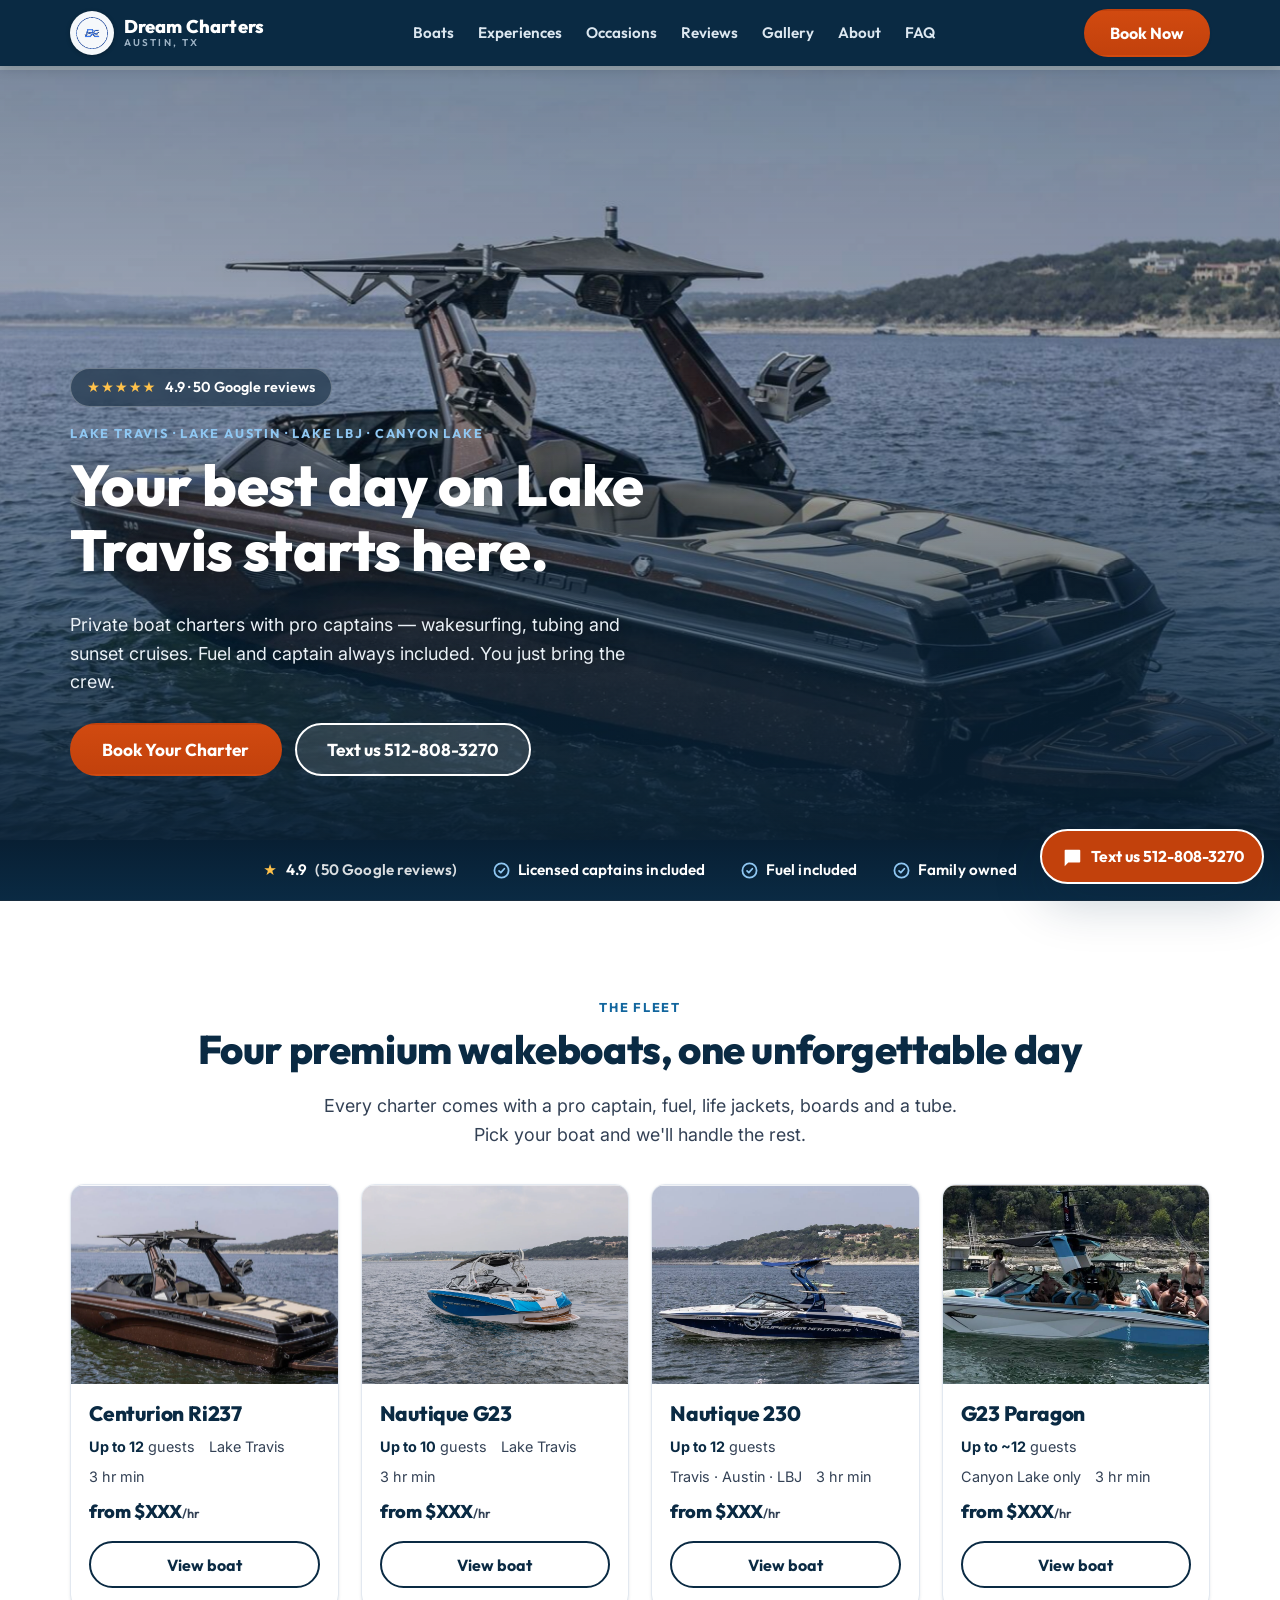
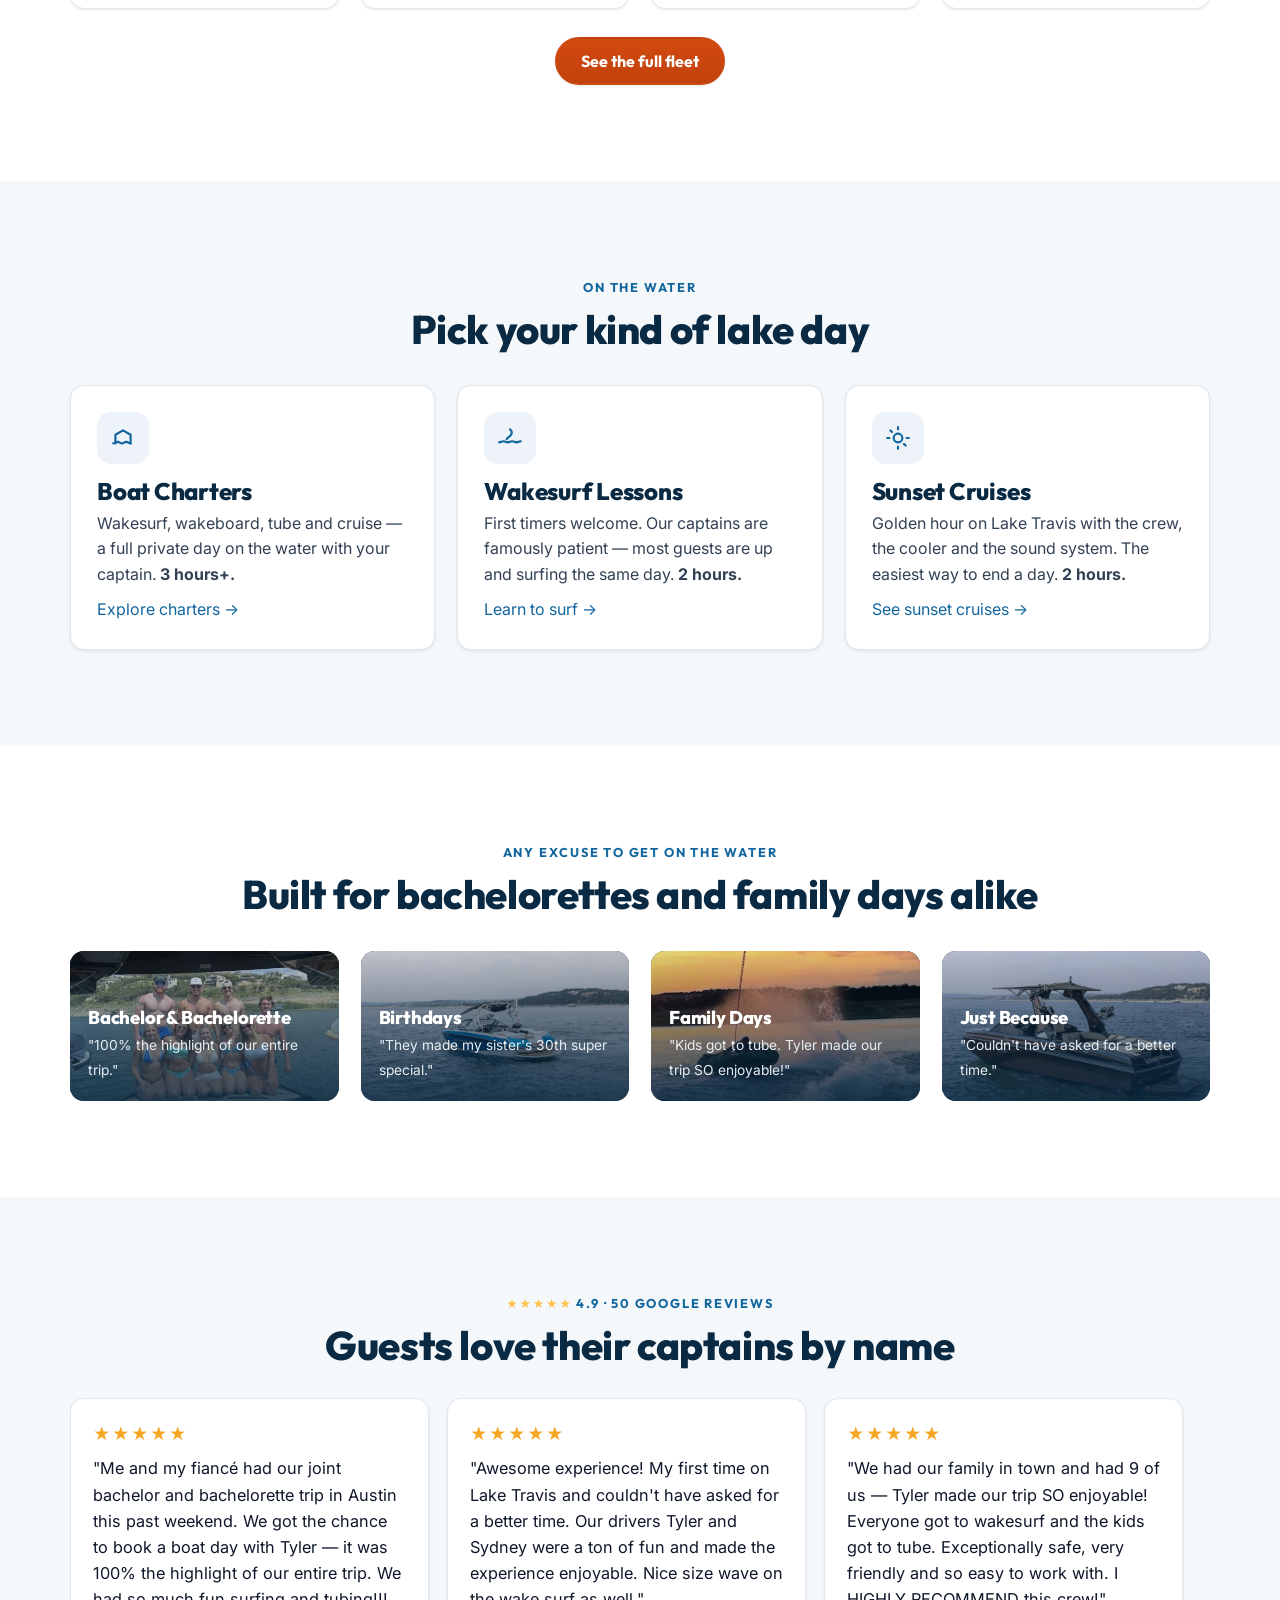
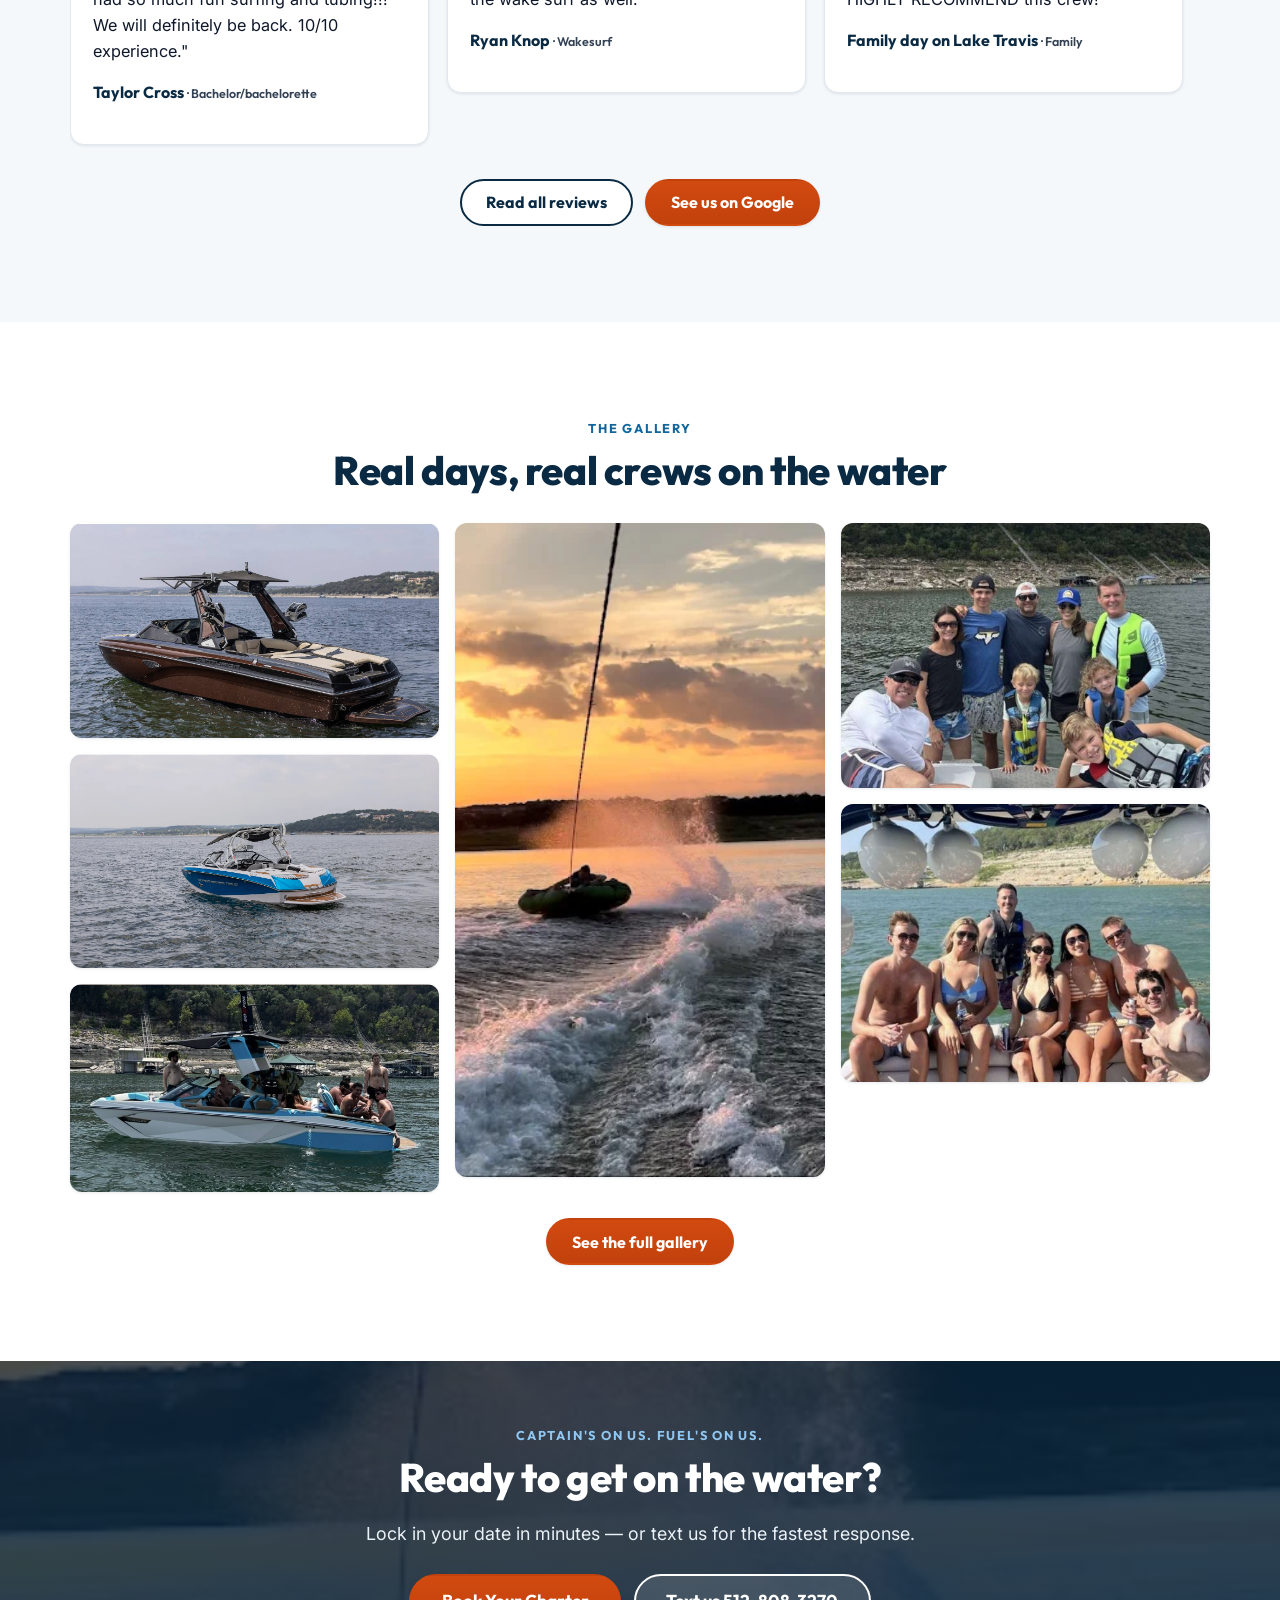
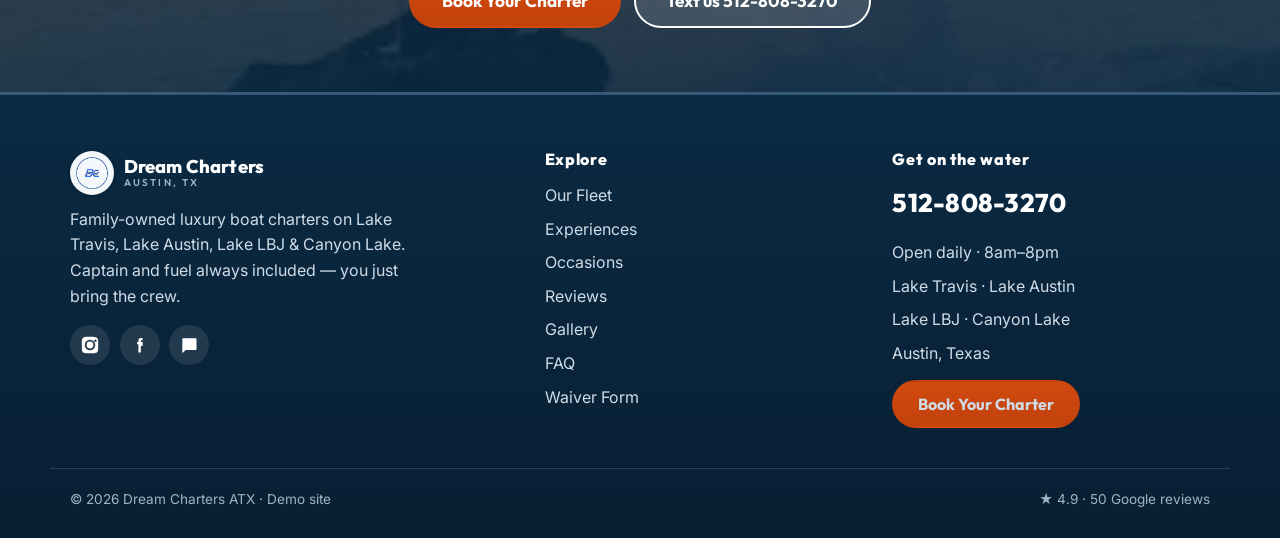
==== index.html @ de767316 "Dream Charters ATX demo site Co-Authored-By: Claude Fable 5 <noreply@anthropic.com>" ====
<!DOCTYPE html>
<html lang="en">
<head>
<meta charset="UTF-8">
<meta name="viewport" content="width=device-width, initial-scale=1.0">
<title>Dream Charters ATX | Lake Travis Boat Charters, Wakesurf & Sunset Cruises</title>
<meta name="description" content="Private boat charters on Lake Travis, Lake Austin, Lake LBJ & Canyon Lake. Pro captains and fuel included — wakesurfing, tubing and sunset cruises. 4.9★ across 50 Google reviews. Text 512-808-3270 to book.">
<meta name="keywords" content="Lake Travis boat rental, Austin boat charter, wakesurf lessons Austin, Lake Travis sunset cruise, Lake Austin boat rental">
<link rel="canonical" href="https://www.dreamchartersboatrentals.com/">
<meta property="og:title" content="Dream Charters ATX | Lake Travis Boat Charters">
<meta property="og:description" content="Private boat charters with pro captains — wakesurfing, tubing, sunset cruises. Captain & fuel included.">
<meta property="og:image" content="https://www.dreamchartersboatrentals.com/assets/centurion.png">
<meta property="og:type" content="website">
<link rel="preconnect" href="https://fonts.googleapis.com">
<link rel="preconnect" href="https://fonts.gstatic.com" crossorigin>
<link href="https://fonts.googleapis.com/css2?family=Inter:wght@400;500;600;700&family=Outfit:wght@600;700;800&display=swap" rel="stylesheet">
<link rel="icon" type="image/png" href="assets/logo.png">
<link rel="stylesheet" href="css/styles.css">
<script type="application/ld+json">
{
  "@context":"https://schema.org",
  "@type":"LocalBusiness",
  "name":"Dream Charters ATX",
  "image":"https://www.dreamchartersboatrentals.com/assets/centurion.png",
  "description":"Family-owned luxury boat charters on Lake Travis, Lake Austin, Lake LBJ and Canyon Lake. Captain and fuel included.",
  "telephone":"+1-512-808-3270",
  "priceRange":"$$$",
  "url":"https://www.dreamchartersboatrentals.com/",
  "areaServed":["Lake Travis","Lake Austin","Lake LBJ","Canyon Lake","Austin, Texas"],
  "address":{"@type":"PostalAddress","addressLocality":"Austin","addressRegion":"TX","addressCountry":"US"},
  "openingHoursSpecification":{"@type":"OpeningHoursSpecification","dayOfWeek":["Monday","Tuesday","Wednesday","Thursday","Friday","Saturday","Sunday"],"opens":"08:00","closes":"20:00"},
  "aggregateRating":{"@type":"AggregateRating","ratingValue":"4.9","reviewCount":"50"},
  "sameAs":["https://www.instagram.com/dreamcharters.atx/"]
}
</script>
</head>
<body data-page="home">
<div id="site-header"></div>

<!-- ===== Hero ===== -->
<section class="hero">
  <img class="hero__img" src="assets/centurion.png" alt="The Centurion Ri237 charter boat on Lake Travis" fetchpriority="high">
  <div class="hero__content">
    <span class="rating-pill"><span class="stars">★★★★★</span> 4.9 · 50 Google reviews</span>
    <p class="eyebrow">Lake Travis · Lake Austin · Lake LBJ · Canyon Lake</p>
    <h1>Your best day on Lake Travis starts here.</h1>
    <p class="hero__sub">Private boat charters with pro captains — wakesurfing, tubing and sunset cruises. Fuel and captain always included. You just bring the crew.</p>
    <div class="hero__cta">
      <a class="btn btn-primary btn-lg" href="book.html">Book Your Charter</a>
      <a class="btn btn-ghost-light btn-lg" href="sms:+15128083270">Text us 512-808-3270</a>
    </div>
  </div>
</section>

<!-- ===== Trust bar ===== -->
<div class="trustbar">
  <div class="trustbar__row">
    <span class="trustbar__item"><span class="stars">★</span> 4.9 <span style="opacity:.85">(50 Google reviews)</span></span>
    <span class="trustbar__item"><svg width="17" height="17" viewBox="0 0 24 24" fill="none" stroke="currentColor" stroke-width="2.5" stroke-linecap="round" stroke-linejoin="round" aria-hidden="true"><circle cx="12" cy="12" r="10"/><path d="m8.5 12.5 2.5 2.5 5-5.5"/></svg> Licensed captains included</span>
    <span class="trustbar__item"><svg width="17" height="17" viewBox="0 0 24 24" fill="none" stroke="currentColor" stroke-width="2.5" stroke-linecap="round" stroke-linejoin="round" aria-hidden="true"><circle cx="12" cy="12" r="10"/><path d="m8.5 12.5 2.5 2.5 5-5.5"/></svg> Fuel included</span>
    <span class="trustbar__item"><svg width="17" height="17" viewBox="0 0 24 24" fill="none" stroke="currentColor" stroke-width="2.5" stroke-linecap="round" stroke-linejoin="round" aria-hidden="true"><circle cx="12" cy="12" r="10"/><path d="m8.5 12.5 2.5 2.5 5-5.5"/></svg> Family owned</span>
  </div>
</div>

<!-- ===== Fleet preview ===== -->
<section class="section">
  <div class="wrap">
    <div class="center" style="margin-bottom:34px">
      <p class="eyebrow">The Fleet</p>
      <h2>Four premium wakeboats, one unforgettable day</h2>
      <p class="lead">Every charter comes with a pro captain, fuel, life jackets, boards and a tube. Pick your boat and we'll handle the rest.</p>
    </div>
    <div class="grid grid-4">

      <article class="card">
        <img class="card__img" src="assets/centurion.png" alt="Centurion Ri237 wakesurf boat on Lake Travis">
        <div class="card__body">
          <h3 class="card__title">Centurion Ri237</h3>
          <div class="card__meta"><span><b>Up to 12</b> guests</span><span>Lake Travis</span><span>3 hr min</span></div>
          <!-- OWNER: confirm price -->
          <span class="price">from $XXX<small>/hr</small></span>
          <div class="card__foot"><a class="btn btn-secondary btn-block" href="boat-centurion.html">View boat</a></div>
        </div>
      </article>

      <article class="card">
        <img class="card__img" src="assets/nautique-g23.png" alt="Nautique G23 charter boat on Lake Travis">
        <div class="card__body">
          <h3 class="card__title">Nautique G23</h3>
          <div class="card__meta"><span><b>Up to 10</b> guests</span><span>Lake Travis</span><span>3 hr min</span></div>
          <!-- OWNER: confirm price -->
          <span class="price">from $XXX<small>/hr</small></span>
          <div class="card__foot"><a class="btn btn-secondary btn-block" href="boat-nautique-g23.html">View boat</a></div>
        </div>
      </article>

      <article class="card">
        <img class="card__img" src="assets/nautique-230.png" alt="Nautique 230 charter boat on Lake Travis">
        <div class="card__body">
          <h3 class="card__title">Nautique 230</h3>
          <div class="card__meta"><span><b>Up to 12</b> guests</span><span>Travis · Austin · LBJ</span><span>3 hr min</span></div>
          <!-- OWNER: confirm price -->
          <span class="price">from $XXX<small>/hr</small></span>
          <div class="card__foot"><a class="btn btn-secondary btn-block" href="boat-nautique-230.html">View boat</a></div>
        </div>
      </article>

      <article class="card">
        <img class="card__img" src="assets/paragon.png" alt="G23 Paragon wakeboat on Canyon Lake">
        <div class="card__body">
          <h3 class="card__title">G23 Paragon</h3>
          <div class="card__meta"><span><b>Up to ~12</b> guests</span><span>Canyon Lake only</span><span>3 hr min</span></div>
          <!-- OWNER: confirm price -->
          <span class="price">from $XXX<small>/hr</small></span>
          <div class="card__foot"><a class="btn btn-secondary btn-block" href="boat-g23-paragon.html">View boat</a></div>
        </div>
      </article>

    </div>
    <div class="center" style="margin-top:28px"><a class="btn btn-primary" href="boats.html">See the full fleet</a></div>
  </div>
</section>

<!-- ===== Experiences ===== -->
<section class="section bg-soft">
  <div class="wrap">
    <div class="center" style="margin-bottom:34px">
      <p class="eyebrow">On the water</p>
      <h2>Pick your kind of lake day</h2>
    </div>
    <div class="grid grid-3">
      <div class="feature">
        <div class="feature__icon"><svg width="26" height="26" viewBox="0 0 24 24" fill="none" stroke="currentColor" stroke-width="2" stroke-linecap="round" stroke-linejoin="round"><path d="M3 17c2 0 2-1.5 4-1.5s2 1.5 4 1.5 2-1.5 4-1.5 2 1.5 4 1.5"/><path d="M5 17V9l7-4 7 4v8"/></svg></div>
        <h3>Boat Charters</h3>
        <p style="margin-bottom:.6rem">Wakesurf, wakeboard, tube and cruise — a full private day on the water with your captain. <b>3 hours+.</b></p>
        <a href="experiences.html#charters">Explore charters →</a>
      </div>
      <div class="feature">
        <div class="feature__icon"><svg width="26" height="26" viewBox="0 0 24 24" fill="none" stroke="currentColor" stroke-width="2" stroke-linecap="round" stroke-linejoin="round"><path d="M2 16c2 0 2-1 4-1s2 1 4 1 2-1 4-1 2 1 4 1 2-1 4-1"/><path d="M12 4c1.5 1 2 3 1 5s-3 2-4 4"/></svg></div>
        <h3>Wakesurf Lessons</h3>
        <p style="margin-bottom:.6rem">First timers welcome. Our captains are famously patient — most guests are up and surfing the same day. <b>2 hours.</b></p>
        <a href="experiences.html#wakesurf">Learn to surf →</a>
      </div>
      <div class="feature">
        <div class="feature__icon"><svg width="26" height="26" viewBox="0 0 24 24" fill="none" stroke="currentColor" stroke-width="2" stroke-linecap="round" stroke-linejoin="round"><circle cx="12" cy="12" r="4"/><path d="M12 2v2M12 20v2M2 12h2M20 12h2M5 5l1.5 1.5M17.5 17.5 19 19"/></svg></div>
        <h3>Sunset Cruises</h3>
        <p style="margin-bottom:.6rem">Golden hour on Lake Travis with the crew, the cooler and the sound system. The easiest way to end a day. <b>2 hours.</b></p>
        <a href="experiences.html#sunset">See sunset cruises →</a>
      </div>
    </div>
  </div>
</section>

<!-- ===== Occasions strip ===== -->
<section class="section">
  <div class="wrap">
    <div class="center" style="margin-bottom:34px">
      <p class="eyebrow">Any excuse to get on the water</p>
      <h2>Built for bachelorettes and family days alike</h2>
    </div>
    <div class="grid grid-4">
      <a class="occasion" href="book.html" style="text-decoration:none">
        <img src="assets/review-taylor-cross.jpg" alt="Group celebrating a bachelor and bachelorette trip on the boat">
        <span class="occasion__label"><h3>Bachelor & Bachelorette</h3><span>"100% the highlight of our entire trip."</span></span>
      </a>
      <a class="occasion" href="occasions.html#birthdays" style="text-decoration:none">
        <img src="assets/nautique-g23.png" alt="The Nautique G23 wakeboat on Lake Travis">
        <span class="occasion__label"><h3>Birthdays</h3><span>"They made my sister's 30th super special."</span></span>
      </a>
      <a class="occasion" href="occasions.html#family" style="text-decoration:none">
        <img src="assets/sunset-tubing.webp" alt="Tubing behind the boat at sunset on Lake Travis">
        <span class="occasion__label"><h3>Family Days</h3><span>"Kids got to tube. Tyler made our trip SO enjoyable!"</span></span>
      </a>
      <a class="occasion" href="occasions.html#justbecause" style="text-decoration:none">
        <img src="assets/centurion.png" alt="Cruising Lake Travis on a sunny afternoon">
        <span class="occasion__label"><h3>Just Because</h3><span>"Couldn't have asked for a better time."</span></span>
      </a>
    </div>
  </div>
</section>

<!-- ===== Reviews carousel ===== -->
<section class="section bg-soft">
  <div class="wrap">
    <div class="center" style="margin-bottom:30px">
      <p class="eyebrow"><span style="color:#FFC24B">★★★★★</span> 4.9 · 50 Google reviews</p>
      <h2>Guests love their captains by name</h2>
    </div>
    <div class="carousel">
      <div class="carousel__track">
        <div class="review">
          <div class="stars" aria-label="5 out of 5 stars">★★★★★</div>
          <p class="review__text">"Me and my fiancé had our joint bachelor and bachelorette trip in Austin this past weekend. We got the chance to book a boat day with Tyler — it was 100% the highlight of our entire trip. We had so much fun surfing and tubing!!! We will definitely be back. 10/10 experience."</p>
          <p class="review__by">Taylor Cross <span class="review__tag">· Bachelor/bachelorette</span></p>
        </div>
        <div class="review">
          <div class="stars" aria-label="5 out of 5 stars">★★★★★</div>
          <p class="review__text">"Awesome experience! My first time on Lake Travis and couldn't have asked for a better time. Our drivers Tyler and Sydney were a ton of fun and made the experience enjoyable. Nice size wave on the wake surf as well."</p>
          <p class="review__by">Ryan Knop <span class="review__tag">· Wakesurf</span></p>
        </div>
        <div class="review">
          <div class="stars" aria-label="5 out of 5 stars">★★★★★</div>
          <p class="review__text">"We had our family in town and had 9 of us — Tyler made our trip SO enjoyable! Everyone got to wakesurf and the kids got to tube. Exceptionally safe, very friendly and so easy to work with. I HIGHLY RECOMMEND this crew!"</p>
          <p class="review__by">Family day on Lake Travis <span class="review__tag">· Family</span></p>
        </div>
        <div class="review">
          <div class="stars" aria-label="5 out of 5 stars">★★★★★</div>
          <p class="review__text">"Wonderful 4th of July with Dream Charters! Tyler and Sydney were amazing. Teenage daughters had a blast learning how to wake surf and then finished off with some tubing. Highly recommend for your next trip to Lake Travis. You won't be disappointed!"</p>
          <p class="review__by">John Rose <span class="review__tag">· Family</span></p>
        </div>
      </div>
    </div>
    <div class="center" style="margin-top:26px;display:flex;gap:.8rem;justify-content:center;flex-wrap:wrap">
      <a class="btn btn-secondary" href="reviews.html">Read all reviews</a>
      <a class="btn btn-primary" href="https://www.google.com/search?q=Dream+Charters+ATX" target="_blank" rel="noopener">See us on Google</a>
    </div>
  </div>
</section>

<!-- ===== Gallery teaser ===== -->
<section class="section">
  <div class="wrap">
    <div class="center" style="margin-bottom:30px">
      <p class="eyebrow">The gallery</p>
      <h2>Real days, real crews on the water</h2>
    </div>
    <div class="gallery">
      <img src="assets/centurion.png" alt="Centurion Ri237 charter boat on Lake Travis" loading="lazy">
      <img src="assets/nautique-g23.png" alt="Nautique G23 wakeboat cruising Lake Travis" loading="lazy">
      <img src="assets/paragon.png" alt="G23 Paragon wakeboat on Canyon Lake" loading="lazy">
      <img src="assets/sunset-tubing.webp" alt="Tubing behind the boat at sunset on Lake Travis" loading="lazy">
      <img src="assets/review-family.jpg" alt="Family with kids in life jackets on a Lake Travis charter" loading="lazy">
      <img src="assets/review-ryan-knop.jpg" alt="Group of friends relaxing aboard a Dream Charters boat" loading="lazy">
    </div>
    <div class="center" style="margin-top:26px"><a class="btn btn-primary" href="gallery.html">See the full gallery</a></div>
  </div>
</section>

<!-- ===== Final CTA band ===== -->
<section class="cta-band">
  <img src="assets/sunset-tubing.webp" alt="Sunset on Lake Travis behind the boat">
  <div class="wrap">
    <p class="eyebrow">Captain's on us. Fuel's on us.</p>
    <h2>Ready to get on the water?</h2>
    <p class="lead" style="color:#EAF1F7;margin:0 auto 1.6rem">Lock in your date in minutes — or text us for the fastest response.</p>
    <div class="hero__cta">
      <a class="btn btn-primary btn-lg" href="book.html">Book Your Charter</a>
      <a class="btn btn-ghost-light btn-lg" href="sms:+15128083270">Text us 512-808-3270</a>
    </div>
  </div>
</section>

<div id="site-footer"></div>
<script src="js/layout.js"></script>
<script src="js/main.js"></script>
</body>
</html>
---- css/styles.css ----
/* ============================================================
   Dream Charters ATX — Design System
   Mobile-first. WCAG AA contrast on all text + buttons.
   ============================================================ */

:root{
  /* Brand palette — Centurion bronze + lake navy + sunset orange */
  --navy:      #0A2A43;   /* headings, dark sections, nav bg */
  --navy-800:  #0E3557;
  --blue:      #12669E;   /* links / accents on white (AA ~5.6:1) */
  --blue-600:  #1E6FA8;
  --orange:    #C2410C;   /* primary CTA bg + white text (AA ~4.7:1) */
  --orange-hover:#9A3412;
  --orange-bright:#F97316;/* decorative / large only */
  --bronze:    #8A4B2A;

  --ink:       #0F172A;   /* body text on white (~17:1) */
  --ink-soft:  #334155;   /* secondary text (~9:1) */
  --line:      #E2E8F0;
  --surface:   #FFFFFF;
  --surface-2: #F5F8FB;   /* off-white */
  --surface-3: #EDF3F8;

  --shadow-sm: 0 1px 3px rgba(10,42,67,.10);
  --shadow-md: 0 8px 24px rgba(10,42,67,.14);
  --shadow-lg: 0 18px 50px rgba(10,42,67,.22);

  --radius: 14px;
  --radius-lg: 22px;
  --maxw: 1180px;

  --font-head:"Outfit","Segoe UI",system-ui,sans-serif;
  --font-body:"Inter","Segoe UI",system-ui,sans-serif;
}

*{box-sizing:border-box}
html{scroll-behavior:smooth}
body{
  margin:0;
  font-family:var(--font-body);
  color:var(--ink);
  background:var(--surface);
  line-height:1.6;
  -webkit-font-smoothing:antialiased;
  overflow-x:hidden;
}
h1,h2,h3,h4{font-family:var(--font-head);color:var(--navy);line-height:1.12;margin:0 0 .5em;font-weight:800;letter-spacing:-.01em}
h1{font-size:clamp(2rem,7vw,3.6rem)}
h2{font-size:clamp(1.6rem,5vw,2.5rem)}
h3{font-size:clamp(1.2rem,3.5vw,1.5rem)}
p{margin:0 0 1rem}
a{color:var(--blue);text-decoration:none}
a:hover{text-decoration:underline}
img{max-width:100%;display:block}
.wrap{max-width:var(--maxw);margin:0 auto;padding:0 20px}
.section{padding:clamp(60px,9vw,96px) 0}
.section--tight{padding:clamp(36px,6vw,56px) 0}
.bg-soft{background:var(--surface-2)}
.bg-navy{background:var(--navy);color:#fff}
.bg-navy h1,.bg-navy h2,.bg-navy h3{color:#fff}
.center{text-align:center}
.eyebrow{font-family:var(--font-head);text-transform:uppercase;letter-spacing:.14em;font-size:.8rem;font-weight:700;color:var(--blue);margin:0 0 .6rem}
.bg-navy .eyebrow,.hero .eyebrow,.page-hero .eyebrow,.cta-band .eyebrow{color:#8FC7F2}
.lead{font-size:1.12rem;color:var(--ink-soft);max-width:60ch}
.center .lead{margin-left:auto;margin-right:auto}
.bg-navy .lead{color:#D6E2ED}

/* ---------- Buttons (high contrast, obviously clickable) ---------- */
.btn{
  display:inline-flex;align-items:center;justify-content:center;gap:.5rem;
  font-family:var(--font-head);font-weight:700;font-size:1rem;
  padding:.85rem 1.5rem;border-radius:999px;border:2px solid transparent;
  cursor:pointer;transition:transform .12s ease,background .18s ease,box-shadow .18s ease;
  text-decoration:none;line-height:1;white-space:nowrap;
}
.btn:hover{text-decoration:none;transform:translateY(-2px)}
.btn:active{transform:translateY(0) scale(.98)}
.btn:focus-visible{outline:3px solid rgba(18,102,158,.55);outline-offset:2px}
.btn-ghost-light:focus-visible,.text-fab:focus-visible{outline-color:rgba(255,255,255,.8)}
.btn-primary{background:linear-gradient(180deg,#D14A10,var(--orange));color:#fff;box-shadow:var(--shadow-sm)}
.btn-primary:hover{background:var(--orange-hover);color:#fff;box-shadow:0 10px 26px rgba(194,65,12,.35)}
.btn-secondary{background:#fff;color:var(--navy);border-color:var(--navy)}
.btn-secondary:hover{background:var(--navy);color:#fff}
.btn-ghost-light{background:rgba(255,255,255,.12);color:#fff;border-color:#fff}
.btn-ghost-light:hover{background:#fff;color:var(--navy)}
.btn-lg{font-size:1.08rem;padding:1rem 1.9rem}
.btn-block{width:100%}

/* ---------- Sticky nav ---------- */
.nav{position:sticky;top:0;z-index:50;background:var(--navy);box-shadow:0 2px 12px rgba(0,0,0,.18);transition:box-shadow .25s ease}
.nav--scrolled{box-shadow:0 8px 28px rgba(0,0,0,.38)}
.nav__inner{display:flex;align-items:center;justify-content:space-between;gap:1rem;height:66px}
.brand{display:flex;align-items:center;gap:.6rem;text-decoration:none}
.brand:hover{text-decoration:none}
.brand__name{font-family:var(--font-head);font-weight:800;color:#fff;font-size:1.15rem;letter-spacing:.01em;line-height:1}
.brand__name small{display:block;font-size:.62rem;font-weight:600;letter-spacing:.22em;color:#9FB4C6;margin-top:2px}
.nav__links{display:none}
.nav__links a{color:#DCE7F0;font-family:var(--font-head);font-weight:600;font-size:.95rem;padding:.4rem 0;position:relative}
.nav__links a::after{content:"";position:absolute;left:0;right:0;bottom:-4px;height:2px;background:#8FC7F2;transform:scaleX(0);transform-origin:left;transition:transform .22s ease}
.nav__links a:hover{color:#fff;text-decoration:none}
.nav__links a:hover::after{transform:scaleX(1)}
.nav__links a.active{color:#fff}
.nav__links a.active::after{transform:scaleX(1)}
.nav__cta{display:flex;align-items:center;gap:.5rem}
.nav__burger{display:inline-flex;flex-direction:column;gap:4px;background:none;border:0;cursor:pointer;padding:8px}
.nav__burger span{width:24px;height:2px;background:#fff;border-radius:2px;transition:.2s}
.nav__mobile{display:none;flex-direction:column;background:var(--navy-800);border-top:1px solid rgba(255,255,255,.1)}
.nav__mobile.open{display:flex;animation:menuDown .22s ease both}
@keyframes menuDown{from{opacity:0;transform:translateY(-8px)}to{opacity:1;transform:none}}
.nav__mobile a{color:#EAF1F7;font-family:var(--font-head);font-weight:600;padding:14px 20px;border-bottom:1px solid rgba(255,255,255,.08)}
.nav__mobile a:hover{background:rgba(255,255,255,.06);text-decoration:none}
.nav__mobile a.active{color:#8FC7F2}
.nav__mobile .btn{margin:14px 20px}

@media(min-width:960px){
  .nav__links{display:flex;gap:1.5rem;align-items:center}
  .nav__burger{display:none}
  .nav__mobile{display:none !important}
}

/* ---------- Logo (real client mark on a light chip for contrast) ---------- */
.logo-chip{width:44px;height:44px;flex:0 0 auto;border-radius:50%;background:#F5F8FB;display:flex;align-items:center;justify-content:center;box-shadow:0 1px 4px rgba(0,0,0,.25)}
.logo-chip img{width:34px;height:34px;object-fit:contain;display:block}

/* ---------- Hero ---------- */
.hero{position:relative;min-height:86vh;display:flex;align-items:flex-end;color:#fff;overflow:hidden}
.hero__img{position:absolute;inset:0;width:100%;height:100%;object-fit:cover;z-index:0;
  animation:heroZoom 18s ease-out both;transform-origin:center 60%}
@keyframes heroZoom{from{transform:scale(1.08)}to{transform:scale(1)}}
.hero::after{content:"";position:absolute;inset:0;z-index:1;
  background:linear-gradient(180deg,rgba(10,42,67,.42) 0%,rgba(10,42,67,.18) 42%,rgba(10,42,67,.62) 74%,rgba(8,31,51,.92) 100%)}
.hero__content{position:relative;z-index:2;padding:0 20px 64px;max-width:var(--maxw);margin:0 auto;width:100%}
.rating-pill{display:inline-flex;align-items:center;gap:.5rem;background:rgba(8,31,51,.55);backdrop-filter:blur(6px);
  border:1px solid rgba(255,255,255,.28);border-radius:999px;padding:.45rem 1rem;margin-bottom:1rem;
  font-family:var(--font-head);font-weight:600;font-size:.9rem;color:#fff}
.rating-pill .stars{color:#FFC24B;letter-spacing:1px}
.hero h1{color:#fff;text-shadow:0 2px 24px rgba(0,0,0,.45);max-width:16ch}
.hero__sub{font-size:1.12rem;color:#EAF1F7;max-width:52ch;text-shadow:0 1px 12px rgba(0,0,0,.5);margin-bottom:1.6rem}
.hero__cta{display:flex;flex-wrap:wrap;gap:.8rem}
.page-hero{position:relative;color:#fff;padding:60px 0;background:var(--navy);overflow:hidden}
.page-hero__img{position:absolute;inset:0;width:100%;height:100%;object-fit:cover;opacity:.42;z-index:0}
.page-hero::after{content:"";position:absolute;inset:0;background:linear-gradient(180deg,rgba(10,42,67,.55),rgba(10,42,67,.85));z-index:1}
.page-hero .wrap{position:relative;z-index:2}
.page-hero h1{color:#fff}
.page-hero p{color:#D6E2ED;max-width:60ch}

/* ---------- Trust bar ---------- */
.trustbar{background:linear-gradient(180deg,#081F33,var(--navy));color:#fff;border-bottom:1px solid rgba(255,255,255,.06)}
.trustbar__row{display:flex;flex-wrap:wrap;justify-content:center;gap:.6rem 2.2rem;padding:18px 20px;font-family:var(--font-head);font-weight:600;font-size:.95rem;text-align:center;letter-spacing:.01em}
.trustbar__item{display:inline-flex;align-items:center;gap:.5rem}
.trustbar__item svg{flex:0 0 auto;color:#8FC7F2}
.trustbar__item .stars{color:#FFC24B;letter-spacing:1px}
.trustbar__dot{display:none}

/* ---------- Cards / grids ---------- */
.grid{display:grid;gap:22px}
.grid-2{grid-template-columns:1fr}
.grid-3{grid-template-columns:1fr}
.grid-4{grid-template-columns:1fr}
@media(min-width:640px){.grid-2{grid-template-columns:1fr 1fr}.grid-3{grid-template-columns:1fr 1fr}.grid-4{grid-template-columns:1fr 1fr}}
@media(min-width:960px){.grid-3{grid-template-columns:repeat(3,1fr)}.grid-4{grid-template-columns:repeat(4,1fr)}}

.card{background:#fff;border:1px solid var(--line);border-radius:var(--radius);overflow:hidden;box-shadow:var(--shadow-sm);transition:transform .22s ease,box-shadow .22s ease,border-color .22s ease;display:flex;flex-direction:column}
.card:hover{transform:translateY(-5px);box-shadow:var(--shadow-lg);border-color:#C4D6E4}
.card__img{aspect-ratio:4/3;object-fit:cover;width:100%;background:var(--surface-3);transition:transform .6s cubic-bezier(.2,.7,.3,1)}
.card:hover .card__img{transform:scale(1.05)}
.card:hover .card__title{color:var(--blue)}
.card__title{transition:color .2s ease}
.card__body{padding:18px 18px 20px;display:flex;flex-direction:column;gap:.5rem;flex:1}
.card__title{margin:0;font-size:1.3rem}
.card__meta{display:flex;flex-wrap:wrap;gap:.4rem .9rem;color:var(--ink-soft);font-size:.9rem;margin:.1rem 0}
.card__meta b{color:var(--navy)}
.price{font-family:var(--font-head);font-weight:800;color:var(--navy);font-size:1.15rem}
.price small{font-weight:600;color:var(--ink-soft);font-size:.8rem}
.card__foot{margin-top:auto;padding-top:.4rem}

.pill{display:inline-flex;align-items:center;gap:.35rem;background:var(--surface-3);color:var(--navy);
  font-family:var(--font-head);font-weight:600;font-size:.8rem;padding:.28rem .7rem;border-radius:999px}

/* ---------- Feature / experience cards ---------- */
.feature{background:#fff;border:1px solid var(--line);border-radius:var(--radius);padding:26px;box-shadow:var(--shadow-sm);height:100%}
.feature__icon{width:52px;height:52px;border-radius:14px;display:flex;align-items:center;justify-content:center;background:var(--surface-3);color:var(--blue);margin-bottom:14px}
.feature h3{margin-bottom:.35rem}
.feature p{color:var(--ink-soft);margin:0}

/* ---------- Occasions strip ---------- */
.occasion{position:relative;border-radius:var(--radius);overflow:hidden;min-height:150px;display:flex;align-items:flex-end;color:#fff;padding:18px;background:var(--navy)}
.occasion::after{content:"";position:absolute;inset:0;background:linear-gradient(180deg,rgba(10,42,67,.1),rgba(10,42,67,.82))}
.occasion img{position:absolute;inset:0;width:100%;height:100%;object-fit:cover}
.occasion__label{position:relative;z-index:1}
.occasion__label h3{color:#fff;margin:0 0 .2rem;font-size:1.15rem}
.occasion__label span{font-size:.86rem;color:#E7EEF4}

/* ---------- Reviews ---------- */
.review{background:#fff;border:1px solid var(--line);border-radius:var(--radius);padding:22px;box-shadow:var(--shadow-sm);height:100%;display:flex;flex-direction:column}
.review .stars{color:#F5A623;letter-spacing:2px;font-size:1.05rem;margin-bottom:.5rem}
.review__img{width:100%;aspect-ratio:4/3;object-fit:cover;border-radius:10px;margin-bottom:14px;background:var(--surface-3)}
.review__text{color:var(--ink);font-size:1.02rem;margin:0 0 1rem;flex:1}
.review__by{font-family:var(--font-head);font-weight:700;color:var(--navy)}
.review__tag{font-size:.78rem;color:var(--ink-soft);font-weight:600}

/* review carousel (home) */
.carousel{position:relative}
.carousel__track{display:flex;gap:18px;overflow-x:auto;scroll-snap-type:x mandatory;padding-bottom:8px;-webkit-overflow-scrolling:touch}
.carousel__track::-webkit-scrollbar{height:8px}
.carousel__track::-webkit-scrollbar-thumb{background:var(--line);border-radius:8px}
.carousel__track > *{scroll-snap-align:start;flex:0 0 86%}
@media(min-width:640px){.carousel__track > *{flex:0 0 46%}}
@media(min-width:960px){.carousel__track > *{flex:0 0 31.5%}}

/* filter chips */
.chips{display:flex;flex-wrap:wrap;gap:.5rem;justify-content:center;margin-bottom:26px}
.chip{font-family:var(--font-head);font-weight:600;font-size:.9rem;padding:.5rem 1rem;border-radius:999px;border:2px solid var(--navy);background:#fff;color:var(--navy);cursor:pointer;transition:.15s}
.chip:hover{background:var(--surface-3)}
.chip.active{background:var(--navy);color:#fff}

/* ---------- FAQ accordion ---------- */
.acc{border:1px solid var(--line);border-radius:var(--radius);overflow:hidden;background:#fff;box-shadow:var(--shadow-sm)}
.acc__item+ .acc__item{border-top:1px solid var(--line)}
.acc__q{width:100%;text-align:left;background:none;border:0;cursor:pointer;padding:18px 20px;
  font-family:var(--font-head);font-weight:700;font-size:1.08rem;color:var(--navy);
  display:flex;justify-content:space-between;align-items:center;gap:1rem}
.acc__q:hover{background:var(--surface-2)}
.acc__icon{flex:0 0 auto;width:26px;height:26px;border-radius:50%;background:var(--navy);color:#fff;display:flex;align-items:center;justify-content:center;font-size:1.2rem;transition:transform .2s}
.acc__item.open .acc__icon{transform:rotate(45deg)}
.acc__a{max-height:0;overflow:hidden;transition:max-height .25s ease;color:var(--ink-soft)}
.acc__a p{padding:0 20px 18px;margin:0}
.acc__item.open .acc__a{max-height:320px}

/* ---------- Included list ---------- */
.included{list-style:none;padding:0;margin:0;display:grid;gap:.7rem}
.included li{display:flex;gap:.7rem;align-items:flex-start;color:var(--ink)}
.included svg{flex:0 0 auto;color:var(--blue);margin-top:2px}

/* ---------- Spec row ---------- */
.specs{display:grid;grid-template-columns:repeat(2,1fr);gap:1px;background:var(--line);border:1px solid var(--line);border-radius:var(--radius);overflow:hidden}
@media(min-width:640px){.specs{grid-template-columns:repeat(4,1fr)}}
.spec{background:#fff;padding:18px 16px;text-align:center}
.spec b{display:block;font-family:var(--font-head);font-size:1.3rem;color:var(--navy)}
.spec span{font-size:.82rem;color:var(--ink-soft);text-transform:uppercase;letter-spacing:.06em}

/* ---------- Gallery ---------- */
.gallery{columns:1;column-gap:16px}
@media(min-width:560px){.gallery{columns:2}}
@media(min-width:900px){.gallery{columns:3}}
.gallery img{width:100%;margin:0 0 16px;border-radius:12px;break-inside:avoid;box-shadow:var(--shadow-sm)}
.gallery figure{margin:0 0 16px;break-inside:avoid;position:relative;border-radius:12px;overflow:hidden;box-shadow:var(--shadow-sm)}
.gallery figure img{margin:0;border-radius:0;box-shadow:none;transition:transform .6s cubic-bezier(.2,.7,.3,1)}
.gallery figcaption{font-size:.82rem;color:var(--ink-soft);padding:6px 2px}
/* Desktop hover: caption becomes a gradient overlay that slides in */
@media(hover:hover) and (min-width:560px){
  .gallery figcaption{position:absolute;left:0;right:0;bottom:0;margin:0;padding:26px 14px 12px;color:#fff;
    background:linear-gradient(180deg,rgba(10,42,67,0),rgba(8,31,51,.85));font-weight:600;font-family:var(--font-head);
    opacity:0;transform:translateY(8px);transition:opacity .3s ease,transform .3s ease}
  .gallery figure:hover figcaption{opacity:1;transform:none}
  .gallery figure:hover img{transform:scale(1.05)}
}

/* ---------- Captain cards ---------- */
.captain{background:#fff;border:1px solid var(--line);border-radius:var(--radius);padding:24px;text-align:center;box-shadow:var(--shadow-sm)}
.avatar{width:84px;height:84px;border-radius:50%;margin:0 auto 14px;display:flex;align-items:center;justify-content:center;
  font-family:var(--font-head);font-weight:800;font-size:2rem;color:#fff;background:linear-gradient(135deg,var(--navy),var(--blue))}
.avatar--o{background:linear-gradient(135deg,var(--blue),var(--blue-600))}
.captain h3{margin:.2rem 0 .1rem}
.captain .role{color:var(--ink-soft);font-weight:700;font-family:var(--font-head);font-size:.85rem;text-transform:uppercase;letter-spacing:.08em;margin-bottom:.5rem}
.captain p{color:var(--ink-soft);margin:0;font-size:.96rem}

/* ---------- Forms ---------- */
.form{display:grid;gap:16px;background:#fff;border:1px solid var(--line);border-radius:var(--radius-lg);padding:26px;box-shadow:var(--shadow-md)}
.field{display:flex;flex-direction:column;gap:.35rem}
.field label{font-family:var(--font-head);font-weight:600;color:var(--navy);font-size:.92rem}
.field input,.field select,.field textarea{
  font-family:var(--font-body);font-size:1rem;padding:.8rem .9rem;border:1.5px solid #CBD5E1;border-radius:10px;color:var(--ink);background:#fff}
.field input:focus,.field select:focus,.field textarea:focus{outline:none;border-color:var(--blue);box-shadow:0 0 0 3px rgba(18,102,158,.18)}
.field textarea{min-height:96px;resize:vertical}
.field--req label::after{content:" *";color:var(--blue)}
.form__row{display:grid;gap:16px;grid-template-columns:1fr}
.field input,.field select,.field textarea{width:100%;min-width:0}
@media(min-width:560px){.form__row{grid-template-columns:1fr 1fr}}
.form-note{font-size:.85rem;color:var(--ink-soft)}
.text-banner{display:flex;flex-wrap:wrap;align-items:center;gap:.6rem;background:var(--surface-3);border:1px dashed var(--blue);border-radius:12px;padding:14px 16px;margin-bottom:6px}
.text-banner b{color:var(--navy);font-family:var(--font-head)}

/* embedded waiver frame */
.waiver-frame{border:1px solid var(--line);border-radius:var(--radius-lg);background:var(--surface-2);box-shadow:var(--shadow-md);overflow:hidden}
.waiver-frame__bar{display:flex;align-items:center;gap:.5rem;padding:12px 16px;background:var(--navy);color:#fff;font-family:var(--font-head);font-weight:600;font-size:.9rem}
.waiver-frame__dots{display:flex;gap:6px}
.waiver-frame__dots i{width:10px;height:10px;border-radius:50%;background:rgba(255,255,255,.5)}
.waiver-frame__doc{padding:32px 26px;background:#fff}
.waiver-frame__doc h4{margin-top:1.4rem}
.waiver-line{height:12px;background:var(--surface-3);border-radius:6px;margin:.5rem 0}
.waiver-line.short{width:55%}
.waiver-line.mid{width:78%}
.sig-row{display:flex;gap:20px;margin-top:24px;flex-wrap:wrap}
.sig{flex:1;min-width:180px}
.sig .line{border-bottom:2px solid var(--navy);height:34px}
.sig span{font-size:.8rem;color:var(--ink-soft)}

/* ---------- CTA band ---------- */
.cta-band{position:relative;color:#fff;text-align:center;overflow:hidden}
.cta-band img{position:absolute;inset:0;width:100%;height:100%;object-fit:cover;z-index:0}
.cta-band::after{content:"";position:absolute;inset:0;background:linear-gradient(180deg,rgba(10,42,67,.75),rgba(10,42,67,.9));z-index:1}
.cta-band .wrap{position:relative;z-index:2;padding:64px 20px}
.cta-band h2{color:#fff}
.cta-band .hero__cta{justify-content:center}

/* ---------- Footer ---------- */
.footer{background:linear-gradient(180deg,var(--navy) 0%,#081F33 100%);color:#CFDCE7;padding:56px 0 28px;border-top:3px solid rgba(143,199,242,.35)}
.footer a{color:#CFDCE7}
.footer a:hover{color:#fff}
.footer__grid{display:grid;gap:30px;grid-template-columns:1fr}
@media(min-width:760px){.footer__grid{grid-template-columns:1.4fr 1fr 1fr}}
.footer h4{color:#fff;font-size:1rem;letter-spacing:.04em;margin-bottom:.9rem}
.footer ul{list-style:none;padding:0;margin:0;display:grid;gap:.5rem}
.footer__brand .brand__name{color:#fff}
.footer__socials{display:flex;gap:.6rem;margin-top:14px}
.footer__socials a{width:40px;height:40px;border-radius:50%;background:rgba(255,255,255,.1);display:flex;align-items:center;justify-content:center;color:#fff;transition:transform .18s ease,background .18s ease}
.footer__socials a:hover{background:var(--blue-600);transform:translateY(-3px)}
.footer__bottom{border-top:1px solid rgba(255,255,255,.14);margin-top:40px;padding-top:20px;font-size:.85rem;color:#9FB4C6;display:flex;flex-wrap:wrap;gap:.6rem;justify-content:space-between}
.footer__phone{font-family:var(--font-head);font-weight:800;color:#fff;font-size:1.6rem;letter-spacing:.01em}
.footer__phone a{color:#fff}
.footer__phone a:hover{color:#8FC7F2;text-decoration:none}

/* ---------- Floating "Text us" button ---------- */
.text-fab{position:fixed;right:16px;bottom:16px;z-index:60;display:inline-flex;align-items:center;gap:.5rem;
  background:var(--orange);color:#fff;font-family:var(--font-head);font-weight:700;font-size:.98rem;
  padding:.8rem 1.15rem;border-radius:999px;box-shadow:var(--shadow-lg);border:2px solid #fff;transition:transform .12s ease,background .18s}
.text-fab:hover{background:var(--orange-hover);color:#fff;text-decoration:none;transform:translateY(-2px)}
.text-fab svg{flex:0 0 auto}
.text-fab__label{display:none}
@media(min-width:420px){.text-fab__label{display:inline}}

/* ---------- Consistent inline image treatment (split sections) ---------- */
.img-frame{width:100%;aspect-ratio:4/3;object-fit:cover;border-radius:var(--radius-lg);
  box-shadow:var(--shadow-md),0 0 0 1px var(--line)}

/* ---------- Scroll reveal (JS adds .reveal, .in when visible) ---------- */
.reveal{opacity:0;transform:translateY(18px);transition:opacity .6s ease,transform .6s cubic-bezier(.2,.7,.3,1)}
.reveal.in{opacity:1;transform:none}
@media(prefers-reduced-motion:reduce){
  .reveal{opacity:1;transform:none;transition:none}
  .hero__img{animation:none}
  .card__img,.gallery figure img{transition:none}
}

/* ---------- Utility ---------- */
.mt-0{margin-top:0}.mb-0{margin-bottom:0}
.stack>*+*{margin-top:1rem}
.divider{height:1px;background:var(--line);border:0;margin:0}
.badge-row{display:flex;flex-wrap:wrap;gap:.5rem;margin:.6rem 0}
.note-owner{font-size:0}/* hidden owner markers via html comments only */
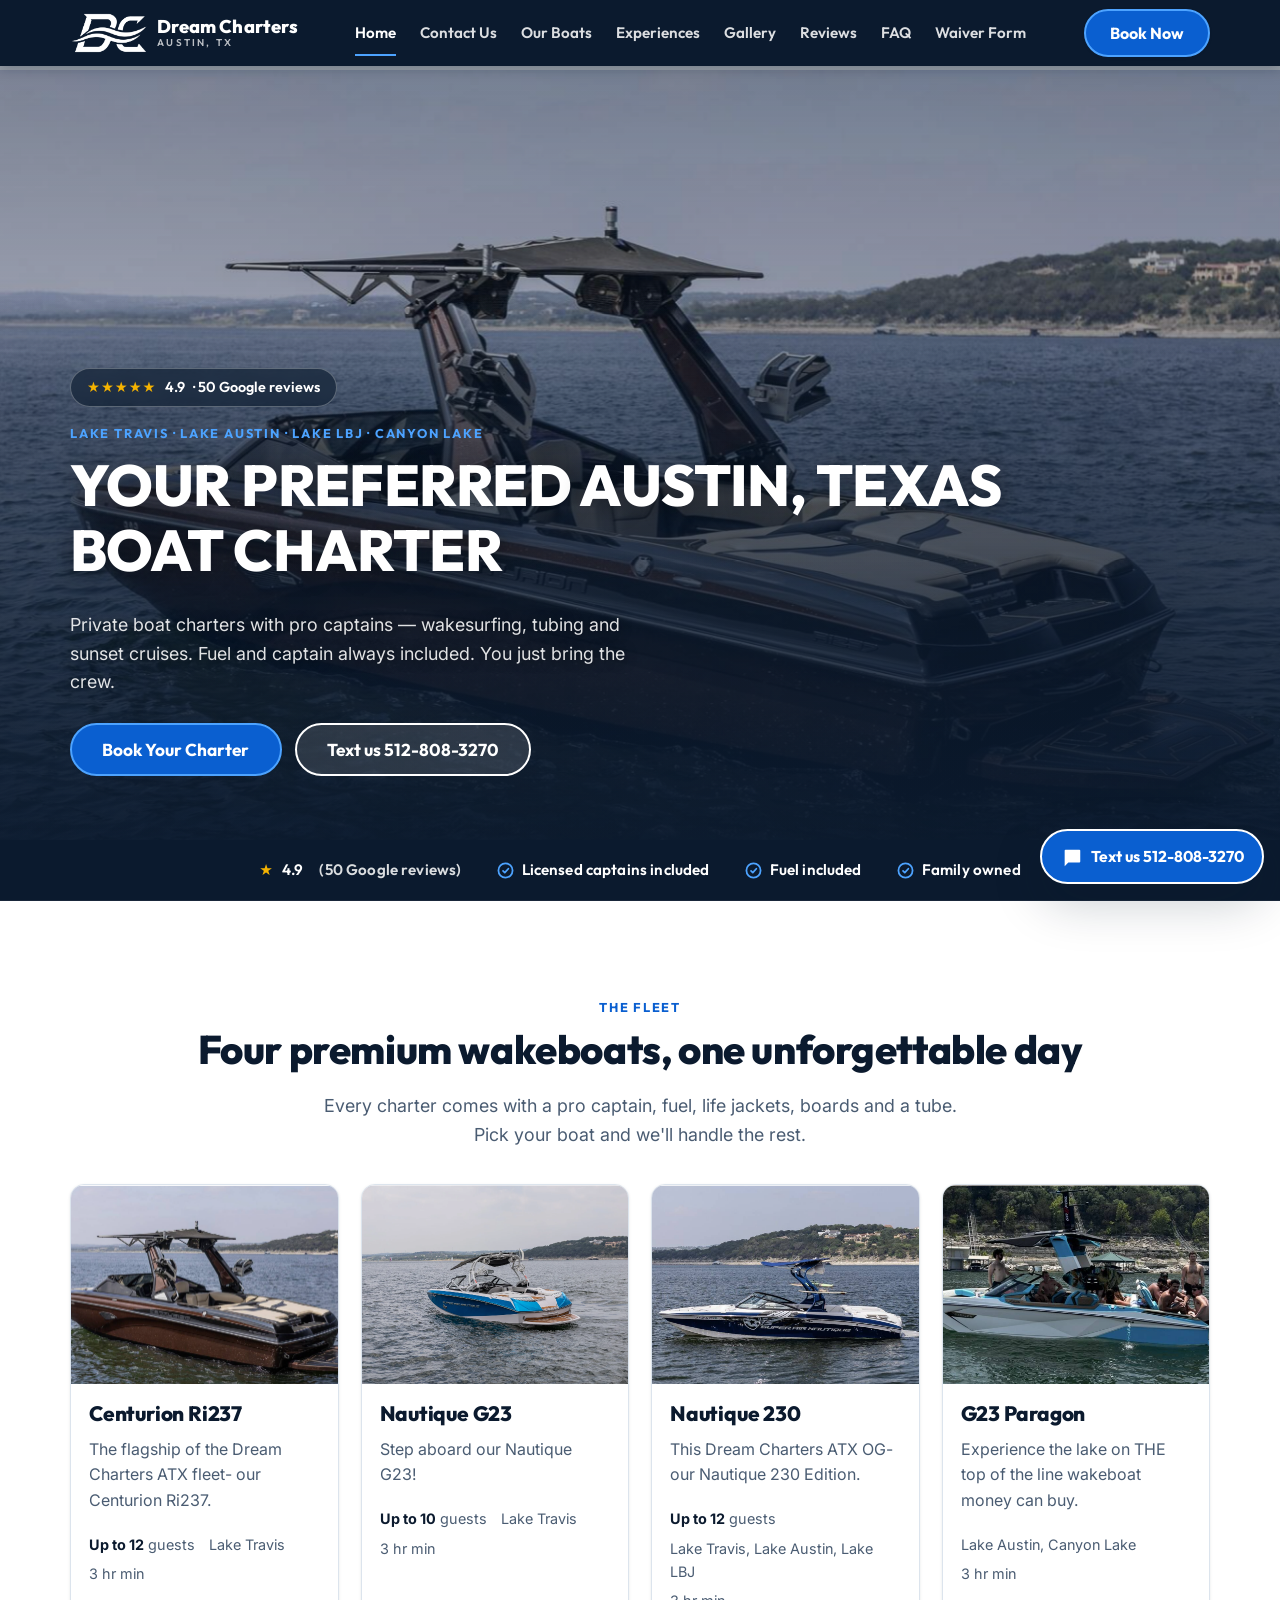
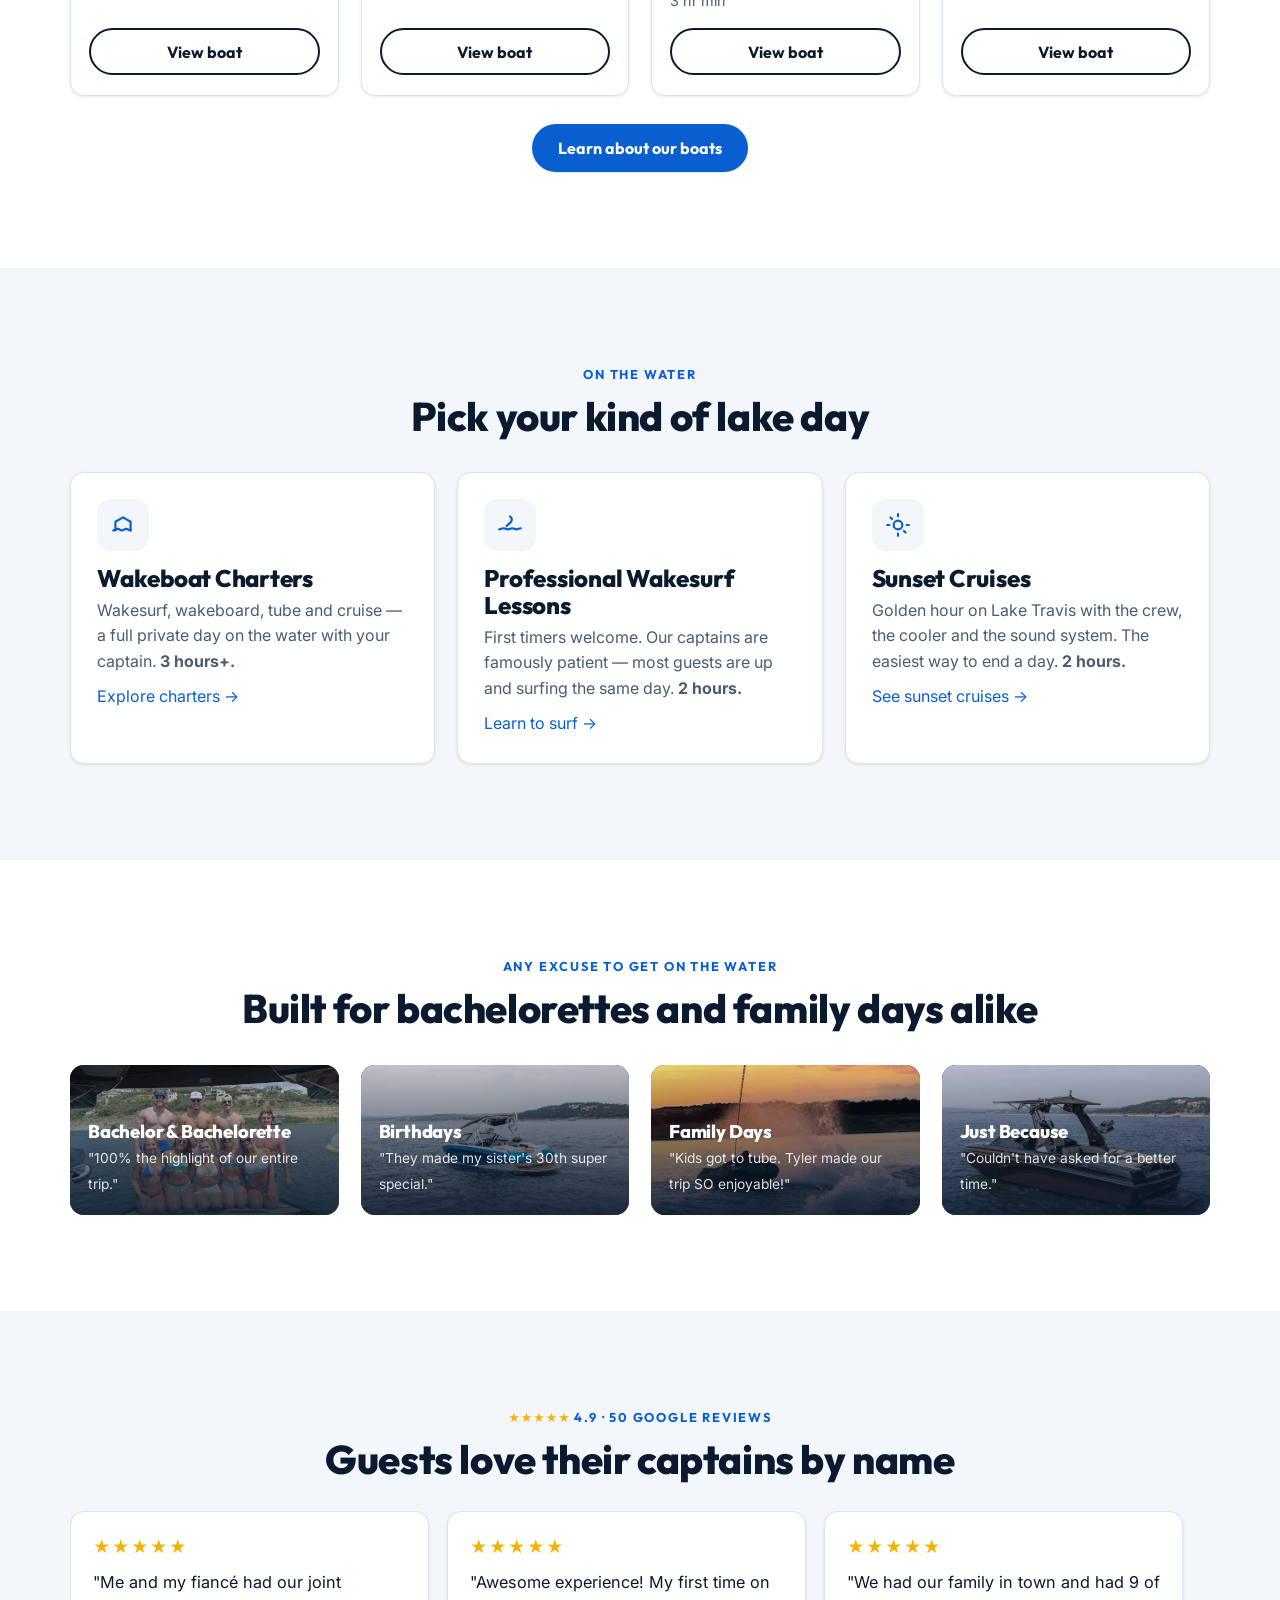
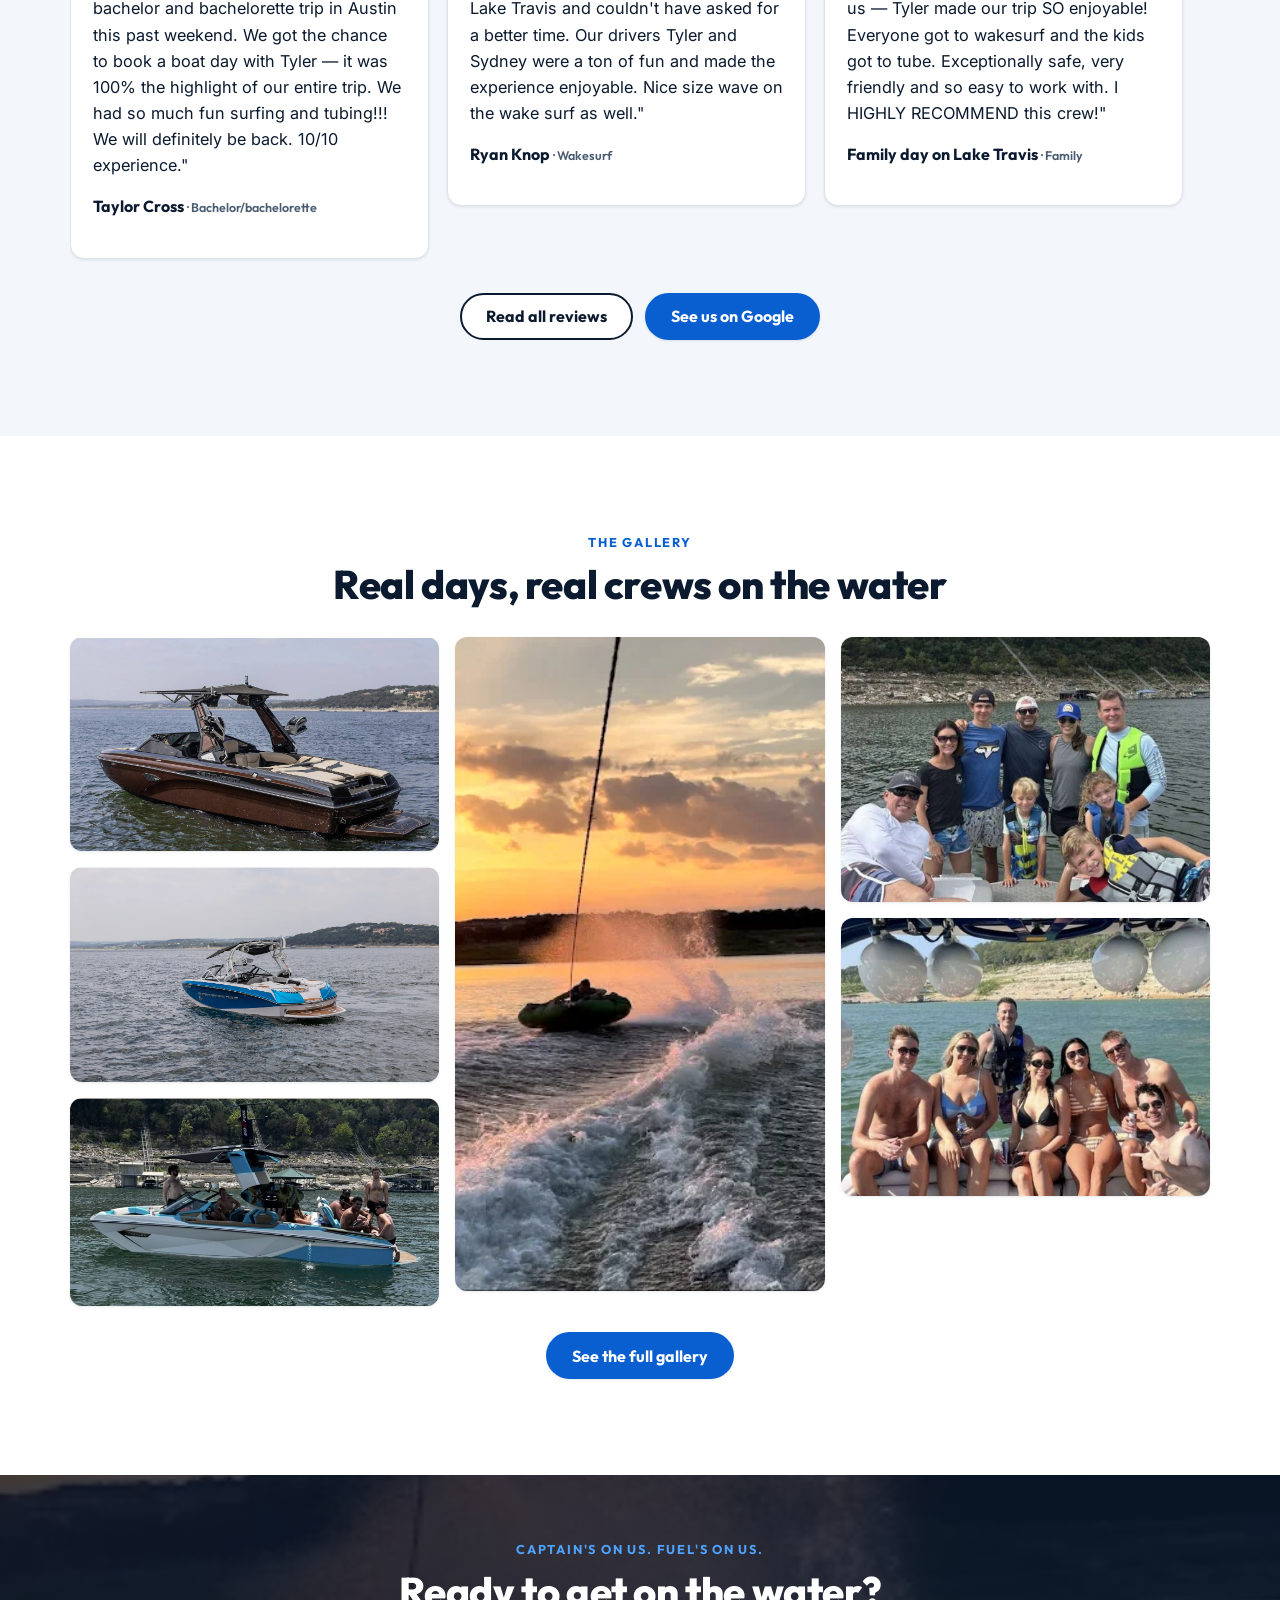
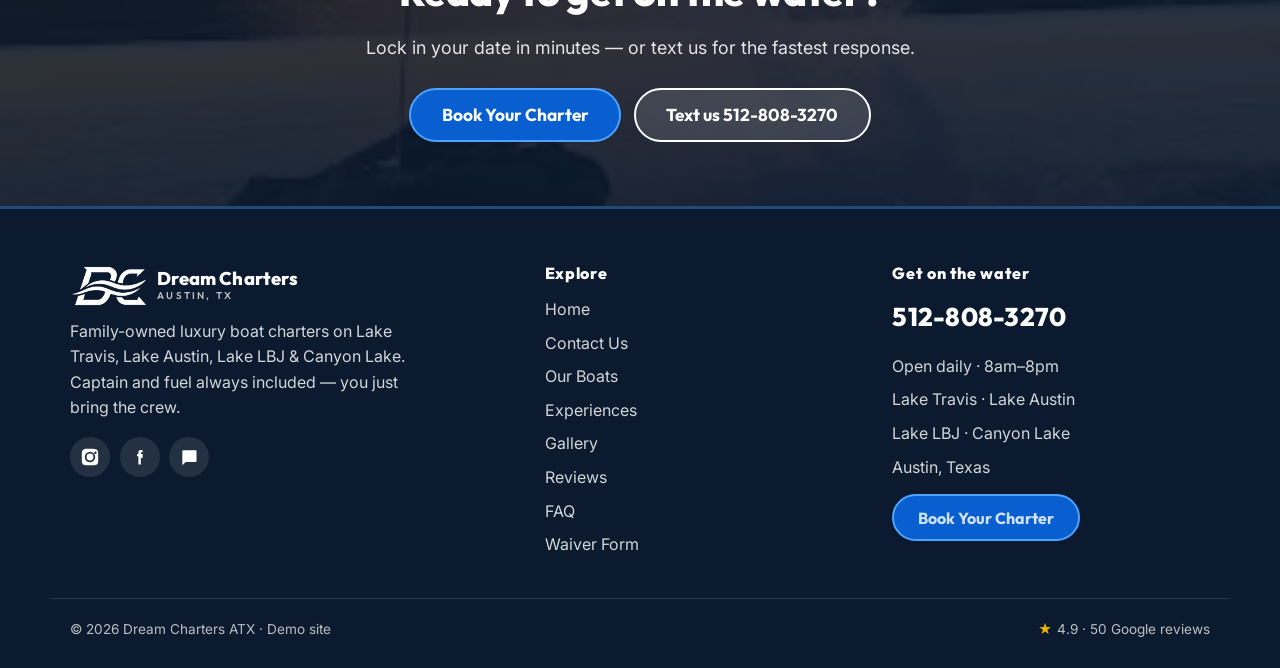
==== commit a897de1e: "Tyler round 1: header, experiences rebuild, price placeholder purge, mobile overflow fixes Co-Author" ====
--- a/index.html
+++ b/index.html
@@ -14,7 +14,8 @@
 <link rel="preconnect" href="https://fonts.googleapis.com">
 <link rel="preconnect" href="https://fonts.gstatic.com" crossorigin>
 <link href="https://fonts.googleapis.com/css2?family=Inter:wght@400;500;600;700&family=Outfit:wght@600;700;800&display=swap" rel="stylesheet">
-<link rel="icon" type="image/png" href="assets/logo.png">
+<link rel="icon" type="image/png" href="assets/dc-favicon-32.png">
+<link rel="apple-touch-icon" href="assets/dc-favicon-180.png">
 <link rel="stylesheet" href="css/styles.css">
 <script type="application/ld+json">
 {
@@ -24,7 +25,6 @@
   "image":"https://www.dreamchartersboatrentals.com/assets/centurion.png",
   "description":"Family-owned luxury boat charters on Lake Travis, Lake Austin, Lake LBJ and Canyon Lake. Captain and fuel included.",
   "telephone":"+1-512-808-3270",
-  "priceRange":"$$$",
   "url":"https://www.dreamchartersboatrentals.com/",
   "areaServed":["Lake Travis","Lake Austin","Lake LBJ","Canyon Lake","Austin, Texas"],
   "address":{"@type":"PostalAddress","addressLocality":"Austin","addressRegion":"TX","addressCountry":"US"},
@@ -41,9 +41,9 @@
 <section class="hero">
   <img class="hero__img" src="assets/centurion.png" alt="The Centurion Ri237 charter boat on Lake Travis" fetchpriority="high">
   <div class="hero__content">
-    <span class="rating-pill"><span class="stars">★★★★★</span> 4.9 · 50 Google reviews</span>
+    <span class="rating-pill"><span class="stars" aria-hidden="true">★★★★★</span> <span class="sr-only">Rated </span>4.9<span class="sr-only"> out of 5 stars</span> · 50 Google reviews</span>
     <p class="eyebrow">Lake Travis · Lake Austin · Lake LBJ · Canyon Lake</p>
-    <h1>Your best day on Lake Travis starts here.</h1>
+    <h1 class="hero__title"><span>YOUR PREFERRED</span> <span>AUSTIN, TEXAS</span> <span>BOAT CHARTER</span></h1>
     <p class="hero__sub">Private boat charters with pro captains — wakesurfing, tubing and sunset cruises. Fuel and captain always included. You just bring the crew.</p>
     <div class="hero__cta">
       <a class="btn btn-primary btn-lg" href="book.html">Book Your Charter</a>
@@ -55,7 +55,7 @@
 <!-- ===== Trust bar ===== -->
 <div class="trustbar">
   <div class="trustbar__row">
-    <span class="trustbar__item"><span class="stars">★</span> 4.9 <span style="opacity:.85">(50 Google reviews)</span></span>
+    <span class="trustbar__item"><span class="stars" aria-hidden="true">★</span> <span class="sr-only">Rated </span>4.9<span class="sr-only"> out of 5 stars</span> <span style="opacity:.85">(50 Google reviews)</span></span>
     <span class="trustbar__item"><svg width="17" height="17" viewBox="0 0 24 24" fill="none" stroke="currentColor" stroke-width="2.5" stroke-linecap="round" stroke-linejoin="round" aria-hidden="true"><circle cx="12" cy="12" r="10"/><path d="m8.5 12.5 2.5 2.5 5-5.5"/></svg> Licensed captains included</span>
     <span class="trustbar__item"><svg width="17" height="17" viewBox="0 0 24 24" fill="none" stroke="currentColor" stroke-width="2.5" stroke-linecap="round" stroke-linejoin="round" aria-hidden="true"><circle cx="12" cy="12" r="10"/><path d="m8.5 12.5 2.5 2.5 5-5.5"/></svg> Fuel included</span>
     <span class="trustbar__item"><svg width="17" height="17" viewBox="0 0 24 24" fill="none" stroke="currentColor" stroke-width="2.5" stroke-linecap="round" stroke-linejoin="round" aria-hidden="true"><circle cx="12" cy="12" r="10"/><path d="m8.5 12.5 2.5 2.5 5-5.5"/></svg> Family owned</span>
@@ -76,9 +76,8 @@
         <img class="card__img" src="assets/centurion.png" alt="Centurion Ri237 wakesurf boat on Lake Travis">
         <div class="card__body">
           <h3 class="card__title">Centurion Ri237</h3>
+          <p style="color:var(--text-muted);margin:.2rem 0 .6rem">The flagship of the Dream Charters ATX fleet- our Centurion Ri237.</p>
           <div class="card__meta"><span><b>Up to 12</b> guests</span><span>Lake Travis</span><span>3 hr min</span></div>
-          <!-- OWNER: confirm price -->
-          <span class="price">from $XXX<small>/hr</small></span>
           <div class="card__foot"><a class="btn btn-secondary btn-block" href="boat-centurion.html">View boat</a></div>
         </div>
       </article>
@@ -87,9 +86,8 @@
         <img class="card__img" src="assets/nautique-g23.png" alt="Nautique G23 charter boat on Lake Travis">
         <div class="card__body">
           <h3 class="card__title">Nautique G23</h3>
+          <p style="color:var(--text-muted);margin:.2rem 0 .6rem">Step aboard our Nautique G23!</p>
           <div class="card__meta"><span><b>Up to 10</b> guests</span><span>Lake Travis</span><span>3 hr min</span></div>
-          <!-- OWNER: confirm price -->
-          <span class="price">from $XXX<small>/hr</small></span>
           <div class="card__foot"><a class="btn btn-secondary btn-block" href="boat-nautique-g23.html">View boat</a></div>
         </div>
       </article>
@@ -98,9 +96,8 @@
         <img class="card__img" src="assets/nautique-230.png" alt="Nautique 230 charter boat on Lake Travis">
         <div class="card__body">
           <h3 class="card__title">Nautique 230</h3>
-          <div class="card__meta"><span><b>Up to 12</b> guests</span><span>Travis · Austin · LBJ</span><span>3 hr min</span></div>
-          <!-- OWNER: confirm price -->
-          <span class="price">from $XXX<small>/hr</small></span>
+          <p style="color:var(--text-muted);margin:.2rem 0 .6rem">This Dream Charters ATX OG- our Nautique 230 Edition.</p>
+          <div class="card__meta"><span><b>Up to 12</b> guests</span><span>Lake Travis, Lake Austin, Lake LBJ</span><span>3 hr min</span></div>
           <div class="card__foot"><a class="btn btn-secondary btn-block" href="boat-nautique-230.html">View boat</a></div>
         </div>
       </article>
@@ -109,15 +106,14 @@
         <img class="card__img" src="assets/paragon.png" alt="G23 Paragon wakeboat on Canyon Lake">
         <div class="card__body">
           <h3 class="card__title">G23 Paragon</h3>
-          <div class="card__meta"><span><b>Up to ~12</b> guests</span><span>Canyon Lake only</span><span>3 hr min</span></div>
-          <!-- OWNER: confirm price -->
-          <span class="price">from $XXX<small>/hr</small></span>
+          <p style="color:var(--text-muted);margin:.2rem 0 .6rem">Experience the lake on THE top of the line wakeboat money can buy.</p>
+          <div class="card__meta"><span>Lake Austin, Canyon Lake</span><span>3 hr min</span></div>
           <div class="card__foot"><a class="btn btn-secondary btn-block" href="boat-g23-paragon.html">View boat</a></div>
         </div>
       </article>
 
     </div>
-    <div class="center" style="margin-top:28px"><a class="btn btn-primary" href="boats.html">See the full fleet</a></div>
+    <div class="center" style="margin-top:28px"><a class="btn btn-primary" href="boats.html">Learn about our boats</a></div>
   </div>
 </section>
 
@@ -131,21 +127,21 @@
     <div class="grid grid-3">
       <div class="feature">
         <div class="feature__icon"><svg width="26" height="26" viewBox="0 0 24 24" fill="none" stroke="currentColor" stroke-width="2" stroke-linecap="round" stroke-linejoin="round"><path d="M3 17c2 0 2-1.5 4-1.5s2 1.5 4 1.5 2-1.5 4-1.5 2 1.5 4 1.5"/><path d="M5 17V9l7-4 7 4v8"/></svg></div>
-        <h3>Boat Charters</h3>
+        <h3>Wakeboat Charters</h3>
         <p style="margin-bottom:.6rem">Wakesurf, wakeboard, tube and cruise — a full private day on the water with your captain. <b>3 hours+.</b></p>
-        <a href="experiences.html#charters">Explore charters →</a>
+        <a href="experiences.html#wakeboat-charters">Explore charters →</a>
       </div>
       <div class="feature">
         <div class="feature__icon"><svg width="26" height="26" viewBox="0 0 24 24" fill="none" stroke="currentColor" stroke-width="2" stroke-linecap="round" stroke-linejoin="round"><path d="M2 16c2 0 2-1 4-1s2 1 4 1 2-1 4-1 2 1 4 1 2-1 4-1"/><path d="M12 4c1.5 1 2 3 1 5s-3 2-4 4"/></svg></div>
-        <h3>Wakesurf Lessons</h3>
+        <h3>Professional Wakesurf Lessons</h3>
         <p style="margin-bottom:.6rem">First timers welcome. Our captains are famously patient — most guests are up and surfing the same day. <b>2 hours.</b></p>
-        <a href="experiences.html#wakesurf">Learn to surf →</a>
+        <a href="experiences.html#wakesurf-lessons">Learn to surf →</a>
       </div>
       <div class="feature">
         <div class="feature__icon"><svg width="26" height="26" viewBox="0 0 24 24" fill="none" stroke="currentColor" stroke-width="2" stroke-linecap="round" stroke-linejoin="round"><circle cx="12" cy="12" r="4"/><path d="M12 2v2M12 20v2M2 12h2M20 12h2M5 5l1.5 1.5M17.5 17.5 19 19"/></svg></div>
         <h3>Sunset Cruises</h3>
         <p style="margin-bottom:.6rem">Golden hour on Lake Travis with the crew, the cooler and the sound system. The easiest way to end a day. <b>2 hours.</b></p>
-        <a href="experiences.html#sunset">See sunset cruises →</a>
+        <a href="experiences.html#sunset-cruises">See sunset cruises →</a>
       </div>
     </div>
   </div>
@@ -183,28 +179,28 @@
 <section class="section bg-soft">
   <div class="wrap">
     <div class="center" style="margin-bottom:30px">
-      <p class="eyebrow"><span style="color:#FFC24B">★★★★★</span> 4.9 · 50 Google reviews</p>
+      <p class="eyebrow"><span class="stars" aria-hidden="true">★★★★★</span> <span class="sr-only">Rated </span>4.9<span class="sr-only"> out of 5 stars</span> · 50 Google reviews</p>
       <h2>Guests love their captains by name</h2>
     </div>
     <div class="carousel">
       <div class="carousel__track">
         <div class="review">
-          <div class="stars" aria-label="5 out of 5 stars">★★★★★</div>
+          <div class="stars" aria-hidden="true">★★★★★</div><span class="sr-only">Rated 5 out of 5 stars</span>
           <p class="review__text">"Me and my fiancé had our joint bachelor and bachelorette trip in Austin this past weekend. We got the chance to book a boat day with Tyler — it was 100% the highlight of our entire trip. We had so much fun surfing and tubing!!! We will definitely be back. 10/10 experience."</p>
           <p class="review__by">Taylor Cross <span class="review__tag">· Bachelor/bachelorette</span></p>
         </div>
         <div class="review">
-          <div class="stars" aria-label="5 out of 5 stars">★★★★★</div>
+          <div class="stars" aria-hidden="true">★★★★★</div><span class="sr-only">Rated 5 out of 5 stars</span>
           <p class="review__text">"Awesome experience! My first time on Lake Travis and couldn't have asked for a better time. Our drivers Tyler and Sydney were a ton of fun and made the experience enjoyable. Nice size wave on the wake surf as well."</p>
           <p class="review__by">Ryan Knop <span class="review__tag">· Wakesurf</span></p>
         </div>
         <div class="review">
-          <div class="stars" aria-label="5 out of 5 stars">★★★★★</div>
+          <div class="stars" aria-hidden="true">★★★★★</div><span class="sr-only">Rated 5 out of 5 stars</span>
           <p class="review__text">"We had our family in town and had 9 of us — Tyler made our trip SO enjoyable! Everyone got to wakesurf and the kids got to tube. Exceptionally safe, very friendly and so easy to work with. I HIGHLY RECOMMEND this crew!"</p>
           <p class="review__by">Family day on Lake Travis <span class="review__tag">· Family</span></p>
         </div>
         <div class="review">
-          <div class="stars" aria-label="5 out of 5 stars">★★★★★</div>
+          <div class="stars" aria-hidden="true">★★★★★</div><span class="sr-only">Rated 5 out of 5 stars</span>
           <p class="review__text">"Wonderful 4th of July with Dream Charters! Tyler and Sydney were amazing. Teenage daughters had a blast learning how to wake surf and then finished off with some tubing. Highly recommend for your next trip to Lake Travis. You won't be disappointed!"</p>
           <p class="review__by">John Rose <span class="review__tag">· Family</span></p>
         </div>
@@ -242,7 +238,7 @@
   <div class="wrap">
     <p class="eyebrow">Captain's on us. Fuel's on us.</p>
     <h2>Ready to get on the water?</h2>
-    <p class="lead" style="color:#EAF1F7;margin:0 auto 1.6rem">Lock in your date in minutes — or text us for the fastest response.</p>
+    <p class="lead" style="margin:0 auto 1.6rem">Lock in your date in minutes — or text us for the fastest response.</p>
     <div class="hero__cta">
       <a class="btn btn-primary btn-lg" href="book.html">Book Your Charter</a>
       <a class="btn btn-ghost-light btn-lg" href="sms:+15128083270">Text us 512-808-3270</a>
--- a/css/styles.css
+++ b/css/styles.css
@@ -1,29 +1,45 @@
 /* ============================================================
    Dream Charters ATX — Design System
    Mobile-first. WCAG AA contrast on all text + buttons.
+
+   COLOR RULES (do not break these):
+   - --brand (#147EFE) is the logo blue. It is ONLY 3.86:1 on white,
+     so it must NEVER carry white text as a solid button fill.
+     Use it for graphics, icons, and text sitting ON dark surfaces.
+   - Solid buttons + links on light backgrounds use --action (5.90:1).
+   - --accent-light is the accent for dark surfaces (6.66:1 on --navy).
+   - --border is decorative only. Form fields + focus rings use
+     --border-input, which clears 3:1 against white.
+   Colors below that are not a token are either pure white/black
+   neutrals at alpha, or a token expressed at alpha (noted inline).
    ============================================================ */
 
 :root{
-  /* Brand palette — Centurion bronze + lake navy + sunset orange */
-  --navy:      #0A2A43;   /* headings, dark sections, nav bg */
-  --navy-800:  #0E3557;
-  --blue:      #12669E;   /* links / accents on white (AA ~5.6:1) */
-  --blue-600:  #1E6FA8;
-  --orange:    #C2410C;   /* primary CTA bg + white text (AA ~4.7:1) */
-  --orange-hover:#9A3412;
-  --orange-bright:#F97316;/* decorative / large only */
-  --bronze:    #8A4B2A;
-
-  --ink:       #0F172A;   /* body text on white (~17:1) */
-  --ink-soft:  #334155;   /* secondary text (~9:1) */
-  --line:      #E2E8F0;
-  --surface:   #FFFFFF;
-  --surface-2: #F5F8FB;   /* off-white */
-  --surface-3: #EDF3F8;
-
-  --shadow-sm: 0 1px 3px rgba(10,42,67,.10);
-  --shadow-md: 0 8px 24px rgba(10,42,67,.14);
-  --shadow-lg: 0 18px 50px rgba(10,42,67,.22);
+  /* ---- The palette. Every color in this file derives from these. ---- */
+  --brand:        #147EFE;  /* logo blue — graphics/icons/text on dark. NOT a button fill */
+  --action:       #0A5FD0;  /* solid buttons + links on light bg (5.90:1 w/ white) */
+  --action-hover: #0B4EA8;  /* (7.87:1 w/ white) */
+  --accent-light: #4DA3FF;  /* accent on dark bg (6.66:1 on --navy) */
+  --navy:         #0B1A2E;  /* dark sections, nav, footer */
+  --text:         #0B1A2E;  /* body text on light (17.48:1) */
+  --text-muted:   #4A5C72;  /* secondary text (6.85:1 on white) */
+  --surface:      #FFFFFF;
+  --surface-alt:  #F3F6FA;  /* off-white sections, chips, wells */
+  --border:       #DCE4ED;  /* decorative dividers only */
+  --border-input: #6B7F94;  /* form fields + focus rings (4.07:1 on white) */
+
+  /* ---- Semantic ---- */
+  /* Rating gold. 9.43:1 on --navy, but only 1.85:1 on white — so star
+     glyphs are DECORATIVE everywhere: every cluster is aria-hidden and
+     paired with an .sr-only text rating. Never let a star be the only
+     thing carrying the score. */
+  --rating:       #F5B301;
+  --success:      #0B6432;  /* white text on it = 7.28:1 */
+
+  /* ---- Non-color primitives ---- */
+  --shadow-sm: 0 1px 3px rgba(11,26,46,.10);   /* --navy at alpha */
+  --shadow-md: 0 8px 24px rgba(11,26,46,.14);  /* --navy at alpha */
+  --shadow-lg: 0 18px 50px rgba(11,26,46,.22); /* --navy at alpha */
 
   --radius: 14px;
   --radius-lg: 22px;
@@ -38,7 +54,7 @@
 body{
   margin:0;
   font-family:var(--font-body);
-  color:var(--ink);
+  color:var(--text);
   background:var(--surface);
   line-height:1.6;
   -webkit-font-smoothing:antialiased;
@@ -49,21 +65,25 @@
 h2{font-size:clamp(1.6rem,5vw,2.5rem)}
 h3{font-size:clamp(1.2rem,3.5vw,1.5rem)}
 p{margin:0 0 1rem}
-a{color:var(--blue);text-decoration:none}
+a{color:var(--action);text-decoration:none}
 a:hover{text-decoration:underline}
 img{max-width:100%;display:block}
 .wrap{max-width:var(--maxw);margin:0 auto;padding:0 20px}
 .section{padding:clamp(60px,9vw,96px) 0}
 .section--tight{padding:clamp(36px,6vw,56px) 0}
-.bg-soft{background:var(--surface-2)}
+.bg-soft{background:var(--surface-alt)}
 .bg-navy{background:var(--navy);color:#fff}
 .bg-navy h1,.bg-navy h2,.bg-navy h3{color:#fff}
 .center{text-align:center}
-.eyebrow{font-family:var(--font-head);text-transform:uppercase;letter-spacing:.14em;font-size:.8rem;font-weight:700;color:var(--blue);margin:0 0 .6rem}
-.bg-navy .eyebrow,.hero .eyebrow,.page-hero .eyebrow,.cta-band .eyebrow{color:#8FC7F2}
-.lead{font-size:1.12rem;color:var(--ink-soft);max-width:60ch}
+.eyebrow{font-family:var(--font-head);text-transform:uppercase;letter-spacing:.14em;font-size:.8rem;font-weight:700;color:var(--action);margin:0 0 .6rem}
+.bg-navy .eyebrow,.hero .eyebrow,.page-hero .eyebrow,.cta-band .eyebrow{color:var(--accent-light)}
+.lead{font-size:1.12rem;color:var(--text-muted);max-width:60ch}
 .center .lead{margin-left:auto;margin-right:auto}
-.bg-navy .lead{color:#D6E2ED}
+.bg-navy .lead,.cta-band .lead{color:rgba(255,255,255,.88)}
+
+/* One gold for every star glyph, light surface or dark. Safe because the
+   glyphs are decorative — see --rating above. */
+.stars{letter-spacing:1px;color:var(--rating)}
 
 /* ---------- Buttons (high contrast, obviously clickable) ---------- */
 .btn{
@@ -75,28 +95,44 @@
 }
 .btn:hover{text-decoration:none;transform:translateY(-2px)}
 .btn:active{transform:translateY(0) scale(.98)}
-.btn:focus-visible{outline:3px solid rgba(18,102,158,.55);outline-offset:2px}
+.btn:focus-visible{outline:3px solid var(--border-input);outline-offset:2px}
 .btn-ghost-light:focus-visible,.text-fab:focus-visible{outline-color:rgba(255,255,255,.8)}
-.btn-primary{background:linear-gradient(180deg,#D14A10,var(--orange));color:#fff;box-shadow:var(--shadow-sm)}
-.btn-primary:hover{background:var(--orange-hover);color:#fff;box-shadow:0 10px 26px rgba(194,65,12,.35)}
+/* Solid fill is --action, never --brand: white on --brand is only 3.86:1. */
+.btn-primary{background:var(--action);color:#fff;box-shadow:var(--shadow-sm)}
+.btn-primary:hover{background:var(--action-hover);color:#fff;box-shadow:0 10px 26px rgba(10,95,208,.35)} /* --action at alpha */
+/* On navy the --action fill is only 2.96:1 against the background, so the
+   button gets an --accent-light edge (6.66:1) to define its shape. */
+.nav .btn-primary,.hero .btn-primary,.page-hero .btn-primary,
+.bg-navy .btn-primary,.cta-band .btn-primary,.footer .btn-primary{border-color:var(--accent-light)}
 .btn-secondary{background:#fff;color:var(--navy);border-color:var(--navy)}
 .btn-secondary:hover{background:var(--navy);color:#fff}
 .btn-ghost-light{background:rgba(255,255,255,.12);color:#fff;border-color:#fff}
 .btn-ghost-light:hover{background:#fff;color:var(--navy)}
 .btn-lg{font-size:1.08rem;padding:1rem 1.9rem}
 .btn-block{width:100%}
+/* Long labels ("Read all 50 reviews on Google", "Book your day on the water")
+   have an intrinsic one-line width of ~360px. With .btn's white-space:nowrap
+   they could not shrink, so they punched out of the viewport on phones
+   (reviews.html overflowed at 320/360/375, gallery.html at 320). max-width is
+   a hard backstop; the wrap is scoped to narrow screens so shrink-to-fit keeps
+   every button on one line at 430px and up — desktop is unchanged. */
+.btn{max-width:100%}
+@media(max-width:429px){.btn{white-space:normal;line-height:1.25}}
 
 /* ---------- Sticky nav ---------- */
-.nav{position:sticky;top:0;z-index:50;background:var(--navy);box-shadow:0 2px 12px rgba(0,0,0,.18);transition:box-shadow .25s ease}
-.nav--scrolled{box-shadow:0 8px 28px rgba(0,0,0,.38)}
+.nav{position:sticky;top:0;z-index:50;background:var(--navy);box-shadow:0 2px 12px rgba(11,26,46,.28);transition:box-shadow .25s ease}
+.nav--scrolled{box-shadow:0 8px 28px rgba(11,26,46,.45)}
 .nav__inner{display:flex;align-items:center;justify-content:space-between;gap:1rem;height:66px}
 .brand{display:flex;align-items:center;gap:.6rem;text-decoration:none}
 .brand:hover{text-decoration:none}
 .brand__name{font-family:var(--font-head);font-weight:800;color:#fff;font-size:1.15rem;letter-spacing:.01em;line-height:1}
-.brand__name small{display:block;font-size:.62rem;font-weight:600;letter-spacing:.22em;color:#9FB4C6;margin-top:2px}
+.brand__name small{display:block;font-size:.62rem;font-weight:600;letter-spacing:.22em;color:rgba(255,255,255,.72);margin-top:2px}
 .nav__links{display:none}
-.nav__links a{color:#DCE7F0;font-family:var(--font-head);font-weight:600;font-size:.95rem;padding:.4rem 0;position:relative}
-.nav__links a::after{content:"";position:absolute;left:0;right:0;bottom:-4px;height:2px;background:#8FC7F2;transform:scaleX(0);transform-origin:left;transition:transform .22s ease}
+/* nowrap: multi-word labels ("Contact Us", "Waiver Form") must never break
+   across two lines — that deforms the bar. The list is 8 items wide now, so
+   it only unhides once there is genuinely room for it (see breakpoint below). */
+.nav__links a{color:rgba(255,255,255,.86);font-family:var(--font-head);font-weight:600;font-size:.95rem;padding:.4rem 0;position:relative;white-space:nowrap}
+.nav__links a::after{content:"";position:absolute;left:0;right:0;bottom:-4px;height:2px;background:var(--accent-light);transform:scaleX(0);transform-origin:left;transition:transform .22s ease}
 .nav__links a:hover{color:#fff;text-decoration:none}
 .nav__links a:hover::after{transform:scaleX(1)}
 .nav__links a.active{color:#fff}
@@ -104,23 +140,48 @@
 .nav__cta{display:flex;align-items:center;gap:.5rem}
 .nav__burger{display:inline-flex;flex-direction:column;gap:4px;background:none;border:0;cursor:pointer;padding:8px}
 .nav__burger span{width:24px;height:2px;background:#fff;border-radius:2px;transition:.2s}
-.nav__mobile{display:none;flex-direction:column;background:var(--navy-800);border-top:1px solid rgba(255,255,255,.1)}
+.nav__mobile{display:none;flex-direction:column;background:var(--navy);border-top:1px solid rgba(255,255,255,.14)}
 .nav__mobile.open{display:flex;animation:menuDown .22s ease both}
 @keyframes menuDown{from{opacity:0;transform:translateY(-8px)}to{opacity:1;transform:none}}
-.nav__mobile a{color:#EAF1F7;font-family:var(--font-head);font-weight:600;padding:14px 20px;border-bottom:1px solid rgba(255,255,255,.08)}
+.nav__mobile a{color:rgba(255,255,255,.9);font-family:var(--font-head);font-weight:600;padding:14px 20px;border-bottom:1px solid rgba(255,255,255,.08)}
 .nav__mobile a:hover{background:rgba(255,255,255,.06);text-decoration:none}
-.nav__mobile a.active{color:#8FC7F2}
-.nav__mobile .btn{margin:14px 20px}
-
-@media(min-width:960px){
-  .nav__links{display:flex;gap:1.5rem;align-items:center}
+.nav__mobile a.active{color:var(--accent-light)}
+/* width:auto cancels .btn-block's width:100% here. In the drawer the button
+   also carries a 20px side margin (to line its edges up with the 20px padding
+   on the text links above it), and margins sit OUTSIDE the border box — so
+   100% + 20 + 20 rendered 40px wider than the drawer and pushed the document
+   20px past the viewport. The drawer is a column flexbox, so width:auto lets
+   the button stretch to the drawer minus its own margins, with no hardcoded
+   gutter math to keep in sync. */
+.nav__mobile .btn{margin:14px 20px;width:auto}
+
+/* Eight text links + logo + wordmark + Book Now does not fit at 960px — the
+   labels wrapped and the bar deformed. The burger now holds until there is
+   real room, and the gap opens up again on wide screens. */
+/* Measured: the 8-link bar + logo + wordmark + Book Now needs 945px. 1024
+   gives ~79px of slack and keeps the full nav on standard laptops; below it
+   the burger takes over. (Was 960px, which fit 7 shorter labels.) */
+@media(min-width:1024px){
+  .nav__links{display:flex;gap:1.15rem;align-items:center}
   .nav__burger{display:none}
   .nav__mobile{display:none !important}
 }
-
-/* ---------- Logo (real client mark on a light chip for contrast) ---------- */
-.logo-chip{width:44px;height:44px;flex:0 0 auto;border-radius:50%;background:#F5F8FB;display:flex;align-items:center;justify-content:center;box-shadow:0 1px 4px rgba(0,0,0,.25)}
-.logo-chip img{width:34px;height:34px;object-fit:contain;display:block}
+@media(min-width:1200px){
+  .nav__links{gap:1.5rem}
+}
+
+/* ---------- Logo ----------
+   True-alpha PNG sitting directly on the background — no chip.
+   Nav and footer are both --navy, so both use the white lockup.
+   The mark is 1.85:1, noticeably wider than the 44px chip it replaced, so
+   below 480px the nav shows the mark alone and drops the wordmark — the
+   img alt still carries "Dream Charters ATX", so nothing is lost to AT.
+   The footer has room, so it keeps the full lockup at every width. */
+.brand__logo{height:36px;width:auto;flex:0 0 auto;display:block}
+@media(min-width:640px){.brand__logo{height:42px}}
+.nav .brand__name{display:none}
+@media(min-width:480px){.nav .brand__name{display:block}}
+@media(max-width:479px){.nav__cta .btn{padding:.75rem 1.1rem;font-size:.95rem}}
 
 /* ---------- Hero ---------- */
 .hero{position:relative;min-height:86vh;display:flex;align-items:flex-end;color:#fff;overflow:hidden}
@@ -128,28 +189,36 @@
   animation:heroZoom 18s ease-out both;transform-origin:center 60%}
 @keyframes heroZoom{from{transform:scale(1.08)}to{transform:scale(1)}}
 .hero::after{content:"";position:absolute;inset:0;z-index:1;
-  background:linear-gradient(180deg,rgba(10,42,67,.42) 0%,rgba(10,42,67,.18) 42%,rgba(10,42,67,.62) 74%,rgba(8,31,51,.92) 100%)}
+  background:linear-gradient(180deg,rgba(11,26,46,.42) 0%,rgba(11,26,46,.18) 42%,rgba(11,26,46,.62) 74%,rgba(11,26,46,.92) 100%)}
 .hero__content{position:relative;z-index:2;padding:0 20px 64px;max-width:var(--maxw);margin:0 auto;width:100%}
-.rating-pill{display:inline-flex;align-items:center;gap:.5rem;background:rgba(8,31,51,.55);backdrop-filter:blur(6px);
+/* Scrim anchored to the content block, not to a fixed % of the hero, so it follows
+   the text as the block grows taller on narrow screens. Keeps the all-caps H1 above
+   WCAG AA over the bright sky (mobile) and the boat's pale upholstery (desktop). */
+.hero__content::before{content:"";position:absolute;z-index:-1;pointer-events:none;
+  left:calc(50% - 50vw);right:calc(50% - 50vw);top:-72px;bottom:0;
+  background:linear-gradient(180deg,rgba(11,26,46,0) 0%,rgba(11,26,46,.24) 8%,rgba(11,26,46,.46) 20%,rgba(11,26,46,.54) 100%)}
+.rating-pill{display:inline-flex;align-items:center;gap:.5rem;background:rgba(11,26,46,.62);backdrop-filter:blur(6px);
   border:1px solid rgba(255,255,255,.28);border-radius:999px;padding:.45rem 1rem;margin-bottom:1rem;
   font-family:var(--font-head);font-weight:600;font-size:.9rem;color:#fff}
-.rating-pill .stars{color:#FFC24B;letter-spacing:1px}
-.hero h1{color:#fff;text-shadow:0 2px 24px rgba(0,0,0,.45);max-width:16ch}
-.hero__sub{font-size:1.12rem;color:#EAF1F7;max-width:52ch;text-shadow:0 1px 12px rgba(0,0,0,.5);margin-bottom:1.6rem}
+/* All-caps hero headline. 17em fits "YOUR PREFERRED AUSTIN, TEXAS" on one line on
+   desktop; the nowrap spans mean it can only ever break after "PREFERRED" or
+   after "TEXAS", never mid-phrase. */
+.hero h1{color:#fff;text-shadow:0 2px 24px rgba(0,0,0,.45);max-width:17em;font-weight:800}
+.hero h1 span{white-space:nowrap}
+.hero__sub{font-size:1.12rem;color:rgba(255,255,255,.88);max-width:52ch;text-shadow:0 1px 12px rgba(0,0,0,.5);margin-bottom:1.6rem}
 .hero__cta{display:flex;flex-wrap:wrap;gap:.8rem}
 .page-hero{position:relative;color:#fff;padding:60px 0;background:var(--navy);overflow:hidden}
 .page-hero__img{position:absolute;inset:0;width:100%;height:100%;object-fit:cover;opacity:.42;z-index:0}
-.page-hero::after{content:"";position:absolute;inset:0;background:linear-gradient(180deg,rgba(10,42,67,.55),rgba(10,42,67,.85));z-index:1}
+.page-hero::after{content:"";position:absolute;inset:0;background:linear-gradient(180deg,rgba(11,26,46,.58),rgba(11,26,46,.88));z-index:1}
 .page-hero .wrap{position:relative;z-index:2}
 .page-hero h1{color:#fff}
-.page-hero p{color:#D6E2ED;max-width:60ch}
+.page-hero p{color:rgba(255,255,255,.88);max-width:60ch}
 
 /* ---------- Trust bar ---------- */
-.trustbar{background:linear-gradient(180deg,#081F33,var(--navy));color:#fff;border-bottom:1px solid rgba(255,255,255,.06)}
+.trustbar{background:var(--navy);color:#fff;border-bottom:1px solid rgba(255,255,255,.06)}
 .trustbar__row{display:flex;flex-wrap:wrap;justify-content:center;gap:.6rem 2.2rem;padding:18px 20px;font-family:var(--font-head);font-weight:600;font-size:.95rem;text-align:center;letter-spacing:.01em}
 .trustbar__item{display:inline-flex;align-items:center;gap:.5rem}
-.trustbar__item svg{flex:0 0 auto;color:#8FC7F2}
-.trustbar__item .stars{color:#FFC24B;letter-spacing:1px}
+.trustbar__item svg{flex:0 0 auto;color:var(--accent-light)}
 .trustbar__dot{display:none}
 
 /* ---------- Cards / grids ---------- */
@@ -160,50 +229,68 @@
 @media(min-width:640px){.grid-2{grid-template-columns:1fr 1fr}.grid-3{grid-template-columns:1fr 1fr}.grid-4{grid-template-columns:1fr 1fr}}
 @media(min-width:960px){.grid-3{grid-template-columns:repeat(3,1fr)}.grid-4{grid-template-columns:repeat(4,1fr)}}
 
-.card{background:#fff;border:1px solid var(--line);border-radius:var(--radius);overflow:hidden;box-shadow:var(--shadow-sm);transition:transform .22s ease,box-shadow .22s ease,border-color .22s ease;display:flex;flex-direction:column}
-.card:hover{transform:translateY(-5px);box-shadow:var(--shadow-lg);border-color:#C4D6E4}
-.card__img{aspect-ratio:4/3;object-fit:cover;width:100%;background:var(--surface-3);transition:transform .6s cubic-bezier(.2,.7,.3,1)}
+.card{background:#fff;border:1px solid var(--border);border-radius:var(--radius);overflow:hidden;box-shadow:var(--shadow-sm);transition:transform .22s ease,box-shadow .22s ease,border-color .22s ease;display:flex;flex-direction:column}
+.card:hover{transform:translateY(-5px);box-shadow:var(--shadow-lg);border-color:var(--brand)}
+.card__img{aspect-ratio:4/3;object-fit:cover;width:100%;background:var(--surface-alt);transition:transform .6s cubic-bezier(.2,.7,.3,1)}
 .card:hover .card__img{transform:scale(1.05)}
-.card:hover .card__title{color:var(--blue)}
+.card:hover .card__title{color:var(--action)}
 .card__title{transition:color .2s ease}
 .card__body{padding:18px 18px 20px;display:flex;flex-direction:column;gap:.5rem;flex:1}
 .card__title{margin:0;font-size:1.3rem}
-.card__meta{display:flex;flex-wrap:wrap;gap:.4rem .9rem;color:var(--ink-soft);font-size:.9rem;margin:.1rem 0}
+.card__meta{display:flex;flex-wrap:wrap;gap:.4rem .9rem;color:var(--text-muted);font-size:.9rem;margin:.1rem 0}
 .card__meta b{color:var(--navy)}
-.price{font-family:var(--font-head);font-weight:800;color:var(--navy);font-size:1.15rem}
-.price small{font-weight:600;color:var(--ink-soft);font-size:.8rem}
 .card__foot{margin-top:auto;padding-top:.4rem}
 
-.pill{display:inline-flex;align-items:center;gap:.35rem;background:var(--surface-3);color:var(--navy);
+.pill{display:inline-flex;align-items:center;gap:.35rem;background:var(--surface-alt);color:var(--navy);
   font-family:var(--font-head);font-weight:600;font-size:.8rem;padding:.28rem .7rem;border-radius:999px}
 
 /* ---------- Feature / experience cards ---------- */
-.feature{background:#fff;border:1px solid var(--line);border-radius:var(--radius);padding:26px;box-shadow:var(--shadow-sm);height:100%}
-.feature__icon{width:52px;height:52px;border-radius:14px;display:flex;align-items:center;justify-content:center;background:var(--surface-3);color:var(--blue);margin-bottom:14px}
+.feature{background:#fff;border:1px solid var(--border);border-radius:var(--radius);padding:26px;box-shadow:var(--shadow-sm);height:100%}
+.feature__icon{width:52px;height:52px;border-radius:14px;display:flex;align-items:center;justify-content:center;background:var(--surface-alt);color:var(--action);margin-bottom:14px}
 .feature h3{margin-bottom:.35rem}
-.feature p{color:var(--ink-soft);margin:0}
+.feature p{color:var(--text-muted);margin:0}
+
+/* ---------- Experience sections (experiences.html) ----------
+   ONE component renders all four experiences: identical markup per card, no
+   per-section inline styles. The alternation is positional — .xp-list flips
+   the image side and the background on even children — so adding, removing or
+   reordering an experience needs no class changes and no new CSS.
+   scroll-margin-top clears the sticky .nav (66px measured) so a deep link like
+   #sunset-cruises lands below the header instead of behind it. */
+.xp{scroll-margin-top:88px}
+.xp__inner{display:grid;gap:26px;align-items:center}
+.xp__media{width:100%}
+.xp__chip{margin:0 0 .7rem}
+.xp__label{font-family:var(--font-head);font-weight:700;color:var(--navy);
+  font-size:.82rem;text-transform:uppercase;letter-spacing:.08em;margin:1.3rem 0 .7rem}
+.xp__cta{margin-top:1.5rem}
+.xp-list > .xp:nth-child(even){background:var(--surface-alt)}
+@media(min-width:860px){
+  .xp__inner{grid-template-columns:1fr 1fr;gap:48px}
+  .xp-list > .xp:nth-child(even) .xp__media{order:2}
+}
 
 /* ---------- Occasions strip ---------- */
 .occasion{position:relative;border-radius:var(--radius);overflow:hidden;min-height:150px;display:flex;align-items:flex-end;color:#fff;padding:18px;background:var(--navy)}
-.occasion::after{content:"";position:absolute;inset:0;background:linear-gradient(180deg,rgba(10,42,67,.1),rgba(10,42,67,.82))}
+.occasion::after{content:"";position:absolute;inset:0;background:linear-gradient(180deg,rgba(11,26,46,.10),rgba(11,26,46,.85))}
 .occasion img{position:absolute;inset:0;width:100%;height:100%;object-fit:cover}
 .occasion__label{position:relative;z-index:1}
 .occasion__label h3{color:#fff;margin:0 0 .2rem;font-size:1.15rem}
-.occasion__label span{font-size:.86rem;color:#E7EEF4}
+.occasion__label span{font-size:.86rem;color:rgba(255,255,255,.85)}
 
 /* ---------- Reviews ---------- */
-.review{background:#fff;border:1px solid var(--line);border-radius:var(--radius);padding:22px;box-shadow:var(--shadow-sm);height:100%;display:flex;flex-direction:column}
-.review .stars{color:#F5A623;letter-spacing:2px;font-size:1.05rem;margin-bottom:.5rem}
-.review__img{width:100%;aspect-ratio:4/3;object-fit:cover;border-radius:10px;margin-bottom:14px;background:var(--surface-3)}
-.review__text{color:var(--ink);font-size:1.02rem;margin:0 0 1rem;flex:1}
+.review{background:#fff;border:1px solid var(--border);border-radius:var(--radius);padding:22px;box-shadow:var(--shadow-sm);height:100%;display:flex;flex-direction:column}
+.review .stars{letter-spacing:2px;font-size:1.05rem;margin-bottom:.5rem}
+.review__img{width:100%;aspect-ratio:4/3;object-fit:cover;border-radius:10px;margin-bottom:14px;background:var(--surface-alt)}
+.review__text{color:var(--text);font-size:1.02rem;margin:0 0 1rem;flex:1}
 .review__by{font-family:var(--font-head);font-weight:700;color:var(--navy)}
-.review__tag{font-size:.78rem;color:var(--ink-soft);font-weight:600}
+.review__tag{font-size:.78rem;color:var(--text-muted);font-weight:600}
 
 /* review carousel (home) */
 .carousel{position:relative}
 .carousel__track{display:flex;gap:18px;overflow-x:auto;scroll-snap-type:x mandatory;padding-bottom:8px;-webkit-overflow-scrolling:touch}
 .carousel__track::-webkit-scrollbar{height:8px}
-.carousel__track::-webkit-scrollbar-thumb{background:var(--line);border-radius:8px}
+.carousel__track::-webkit-scrollbar-thumb{background:var(--border);border-radius:8px}
 .carousel__track > *{scroll-snap-align:start;flex:0 0 86%}
 @media(min-width:640px){.carousel__track > *{flex:0 0 46%}}
 @media(min-width:960px){.carousel__track > *{flex:0 0 31.5%}}
@@ -211,33 +298,42 @@
 /* filter chips */
 .chips{display:flex;flex-wrap:wrap;gap:.5rem;justify-content:center;margin-bottom:26px}
 .chip{font-family:var(--font-head);font-weight:600;font-size:.9rem;padding:.5rem 1rem;border-radius:999px;border:2px solid var(--navy);background:#fff;color:var(--navy);cursor:pointer;transition:.15s}
-.chip:hover{background:var(--surface-3)}
+.chip:hover{background:var(--surface-alt)}
 .chip.active{background:var(--navy);color:#fff}
 
 /* ---------- FAQ accordion ---------- */
-.acc{border:1px solid var(--line);border-radius:var(--radius);overflow:hidden;background:#fff;box-shadow:var(--shadow-sm)}
-.acc__item+ .acc__item{border-top:1px solid var(--line)}
+.acc{border:1px solid var(--border);border-radius:var(--radius);overflow:hidden;background:#fff;box-shadow:var(--shadow-sm)}
+.acc__item+ .acc__item{border-top:1px solid var(--border)}
 .acc__q{width:100%;text-align:left;background:none;border:0;cursor:pointer;padding:18px 20px;
   font-family:var(--font-head);font-weight:700;font-size:1.08rem;color:var(--navy);
   display:flex;justify-content:space-between;align-items:center;gap:1rem}
-.acc__q:hover{background:var(--surface-2)}
+.acc__q:hover{background:var(--surface-alt)}
 .acc__icon{flex:0 0 auto;width:26px;height:26px;border-radius:50%;background:var(--navy);color:#fff;display:flex;align-items:center;justify-content:center;font-size:1.2rem;transition:transform .2s}
 .acc__item.open .acc__icon{transform:rotate(45deg)}
-.acc__a{max-height:0;overflow:hidden;transition:max-height .25s ease;color:var(--ink-soft)}
+.acc__a{max-height:0;overflow:hidden;transition:max-height .25s ease;color:var(--text-muted)}
 .acc__a p{padding:0 20px 18px;margin:0}
 .acc__item.open .acc__a{max-height:320px}
 
 /* ---------- Included list ---------- */
 .included{list-style:none;padding:0;margin:0;display:grid;gap:.7rem}
-.included li{display:flex;gap:.7rem;align-items:flex-start;color:var(--ink)}
-.included svg{flex:0 0 auto;color:var(--blue);margin-top:2px}
-
-/* ---------- Spec row ---------- */
-.specs{display:grid;grid-template-columns:repeat(2,1fr);gap:1px;background:var(--line);border:1px solid var(--line);border-radius:var(--radius);overflow:hidden}
-@media(min-width:640px){.specs{grid-template-columns:repeat(4,1fr)}}
+.included li{display:flex;gap:.7rem;align-items:flex-start;color:var(--text)}
+.included svg{flex:0 0 auto;color:var(--action);margin-top:2px}
+
+/* ---------- Spec row ----------
+   Tile count varies per boat (2 on the Paragon, 3 on the rest), so the track
+   count is never hardcoded. The hairlines are the container's background
+   showing through a 1px gap between opaque tiles — which means a PARTIAL ROW
+   is not just an alignment problem, it renders the empty cell as a solid
+   --border block. So: one column below 640px, where 3 tiles in 2 columns
+   would strand an empty cell; auto-fit above it, where the container is
+   always wide enough for at least 3 tracks and a partial row can't occur.
+   auto-fit (not auto-fill) collapses the surplus empty tracks and their
+   gutters, so 2 and 3 tiles each stretch to fill the full row. */
+.specs{display:grid;grid-template-columns:1fr;gap:1px;background:var(--border);border:1px solid var(--border);border-radius:var(--radius);overflow:hidden}
+@media(min-width:640px){.specs{grid-template-columns:repeat(auto-fit,minmax(150px,1fr))}}
 .spec{background:#fff;padding:18px 16px;text-align:center}
 .spec b{display:block;font-family:var(--font-head);font-size:1.3rem;color:var(--navy)}
-.spec span{font-size:.82rem;color:var(--ink-soft);text-transform:uppercase;letter-spacing:.06em}
+.spec span{font-size:.82rem;color:var(--text-muted);text-transform:uppercase;letter-spacing:.06em}
 
 /* ---------- Gallery ---------- */
 .gallery{columns:1;column-gap:16px}
@@ -246,67 +342,68 @@
 .gallery img{width:100%;margin:0 0 16px;border-radius:12px;break-inside:avoid;box-shadow:var(--shadow-sm)}
 .gallery figure{margin:0 0 16px;break-inside:avoid;position:relative;border-radius:12px;overflow:hidden;box-shadow:var(--shadow-sm)}
 .gallery figure img{margin:0;border-radius:0;box-shadow:none;transition:transform .6s cubic-bezier(.2,.7,.3,1)}
-.gallery figcaption{font-size:.82rem;color:var(--ink-soft);padding:6px 2px}
+.gallery figcaption{font-size:.82rem;color:var(--text-muted);padding:6px 2px}
 /* Desktop hover: caption becomes a gradient overlay that slides in */
 @media(hover:hover) and (min-width:560px){
   .gallery figcaption{position:absolute;left:0;right:0;bottom:0;margin:0;padding:26px 14px 12px;color:#fff;
-    background:linear-gradient(180deg,rgba(10,42,67,0),rgba(8,31,51,.85));font-weight:600;font-family:var(--font-head);
+    background:linear-gradient(180deg,rgba(11,26,46,0),rgba(11,26,46,.88));font-weight:600;font-family:var(--font-head);
     opacity:0;transform:translateY(8px);transition:opacity .3s ease,transform .3s ease}
   .gallery figure:hover figcaption{opacity:1;transform:none}
   .gallery figure:hover img{transform:scale(1.05)}
 }
 
 /* ---------- Captain cards ---------- */
-.captain{background:#fff;border:1px solid var(--line);border-radius:var(--radius);padding:24px;text-align:center;box-shadow:var(--shadow-sm)}
+.captain{background:#fff;border:1px solid var(--border);border-radius:var(--radius);padding:24px;text-align:center;box-shadow:var(--shadow-sm)}
 .avatar{width:84px;height:84px;border-radius:50%;margin:0 auto 14px;display:flex;align-items:center;justify-content:center;
-  font-family:var(--font-head);font-weight:800;font-size:2rem;color:#fff;background:linear-gradient(135deg,var(--navy),var(--blue))}
-.avatar--o{background:linear-gradient(135deg,var(--blue),var(--blue-600))}
+  font-family:var(--font-head);font-weight:800;font-size:2rem;color:#fff;background:linear-gradient(135deg,var(--navy),var(--action))}
+.avatar--o{background:linear-gradient(135deg,var(--action),var(--action-hover))}
 .captain h3{margin:.2rem 0 .1rem}
-.captain .role{color:var(--ink-soft);font-weight:700;font-family:var(--font-head);font-size:.85rem;text-transform:uppercase;letter-spacing:.08em;margin-bottom:.5rem}
-.captain p{color:var(--ink-soft);margin:0;font-size:.96rem}
+.captain .role{color:var(--text-muted);font-weight:700;font-family:var(--font-head);font-size:.85rem;text-transform:uppercase;letter-spacing:.08em;margin-bottom:.5rem}
+.captain p{color:var(--text-muted);margin:0;font-size:.96rem}
 
 /* ---------- Forms ---------- */
-.form{display:grid;gap:16px;background:#fff;border:1px solid var(--line);border-radius:var(--radius-lg);padding:26px;box-shadow:var(--shadow-md)}
+.form{display:grid;gap:16px;background:#fff;border:1px solid var(--border);border-radius:var(--radius-lg);padding:26px;box-shadow:var(--shadow-md)}
 .field{display:flex;flex-direction:column;gap:.35rem}
 .field label{font-family:var(--font-head);font-weight:600;color:var(--navy);font-size:.92rem}
 .field input,.field select,.field textarea{
-  font-family:var(--font-body);font-size:1rem;padding:.8rem .9rem;border:1.5px solid #CBD5E1;border-radius:10px;color:var(--ink);background:#fff}
-.field input:focus,.field select:focus,.field textarea:focus{outline:none;border-color:var(--blue);box-shadow:0 0 0 3px rgba(18,102,158,.18)}
+  font-family:var(--font-body);font-size:1rem;padding:.8rem .9rem;border:1.5px solid var(--border-input);border-radius:10px;color:var(--text);background:#fff}
+.field input:focus,.field select:focus,.field textarea:focus{outline:none;border-color:var(--action);box-shadow:0 0 0 3px rgba(10,95,208,.22)} /* --action at alpha */
 .field textarea{min-height:96px;resize:vertical}
-.field--req label::after{content:" *";color:var(--blue)}
+.field--req label::after{content:" *";color:var(--action)}
 .form__row{display:grid;gap:16px;grid-template-columns:1fr}
 .field input,.field select,.field textarea{width:100%;min-width:0}
 @media(min-width:560px){.form__row{grid-template-columns:1fr 1fr}}
-.form-note{font-size:.85rem;color:var(--ink-soft)}
-.text-banner{display:flex;flex-wrap:wrap;align-items:center;gap:.6rem;background:var(--surface-3);border:1px dashed var(--blue);border-radius:12px;padding:14px 16px;margin-bottom:6px}
+.form-note{font-size:.85rem;color:var(--text-muted)}
+.form-success{background:var(--success);color:#fff;padding:14px 16px;border-radius:12px;font-family:var(--font-head);font-weight:700}
+.text-banner{display:flex;flex-wrap:wrap;align-items:center;gap:.6rem;background:var(--surface-alt);border:1px dashed var(--action);border-radius:12px;padding:14px 16px;margin-bottom:6px}
 .text-banner b{color:var(--navy);font-family:var(--font-head)}
 
 /* embedded waiver frame */
-.waiver-frame{border:1px solid var(--line);border-radius:var(--radius-lg);background:var(--surface-2);box-shadow:var(--shadow-md);overflow:hidden}
+.waiver-frame{border:1px solid var(--border);border-radius:var(--radius-lg);background:var(--surface-alt);box-shadow:var(--shadow-md);overflow:hidden}
 .waiver-frame__bar{display:flex;align-items:center;gap:.5rem;padding:12px 16px;background:var(--navy);color:#fff;font-family:var(--font-head);font-weight:600;font-size:.9rem}
 .waiver-frame__dots{display:flex;gap:6px}
 .waiver-frame__dots i{width:10px;height:10px;border-radius:50%;background:rgba(255,255,255,.5)}
 .waiver-frame__doc{padding:32px 26px;background:#fff}
 .waiver-frame__doc h4{margin-top:1.4rem}
-.waiver-line{height:12px;background:var(--surface-3);border-radius:6px;margin:.5rem 0}
+.waiver-line{height:12px;background:var(--surface-alt);border-radius:6px;margin:.5rem 0}
 .waiver-line.short{width:55%}
 .waiver-line.mid{width:78%}
 .sig-row{display:flex;gap:20px;margin-top:24px;flex-wrap:wrap}
 .sig{flex:1;min-width:180px}
 .sig .line{border-bottom:2px solid var(--navy);height:34px}
-.sig span{font-size:.8rem;color:var(--ink-soft)}
+.sig span{font-size:.8rem;color:var(--text-muted)}
 
 /* ---------- CTA band ---------- */
 .cta-band{position:relative;color:#fff;text-align:center;overflow:hidden}
 .cta-band img{position:absolute;inset:0;width:100%;height:100%;object-fit:cover;z-index:0}
-.cta-band::after{content:"";position:absolute;inset:0;background:linear-gradient(180deg,rgba(10,42,67,.75),rgba(10,42,67,.9));z-index:1}
+.cta-band::after{content:"";position:absolute;inset:0;background:linear-gradient(180deg,rgba(11,26,46,.78),rgba(11,26,46,.92));z-index:1}
 .cta-band .wrap{position:relative;z-index:2;padding:64px 20px}
 .cta-band h2{color:#fff}
 .cta-band .hero__cta{justify-content:center}
 
 /* ---------- Footer ---------- */
-.footer{background:linear-gradient(180deg,var(--navy) 0%,#081F33 100%);color:#CFDCE7;padding:56px 0 28px;border-top:3px solid rgba(143,199,242,.35)}
-.footer a{color:#CFDCE7}
+.footer{background:var(--navy);color:rgba(255,255,255,.82);padding:56px 0 28px;border-top:3px solid rgba(77,163,255,.35)} /* --accent-light at alpha */
+.footer a{color:rgba(255,255,255,.82)}
 .footer a:hover{color:#fff}
 .footer__grid{display:grid;gap:30px;grid-template-columns:1fr}
 @media(min-width:760px){.footer__grid{grid-template-columns:1.4fr 1fr 1fr}}
@@ -315,24 +412,24 @@
 .footer__brand .brand__name{color:#fff}
 .footer__socials{display:flex;gap:.6rem;margin-top:14px}
 .footer__socials a{width:40px;height:40px;border-radius:50%;background:rgba(255,255,255,.1);display:flex;align-items:center;justify-content:center;color:#fff;transition:transform .18s ease,background .18s ease}
-.footer__socials a:hover{background:var(--blue-600);transform:translateY(-3px)}
-.footer__bottom{border-top:1px solid rgba(255,255,255,.14);margin-top:40px;padding-top:20px;font-size:.85rem;color:#9FB4C6;display:flex;flex-wrap:wrap;gap:.6rem;justify-content:space-between}
+.footer__socials a:hover{background:var(--action);transform:translateY(-3px)}
+.footer__bottom{border-top:1px solid rgba(255,255,255,.14);margin-top:40px;padding-top:20px;font-size:.85rem;color:rgba(255,255,255,.72);display:flex;flex-wrap:wrap;gap:.6rem;justify-content:space-between}
 .footer__phone{font-family:var(--font-head);font-weight:800;color:#fff;font-size:1.6rem;letter-spacing:.01em}
 .footer__phone a{color:#fff}
-.footer__phone a:hover{color:#8FC7F2;text-decoration:none}
+.footer__phone a:hover{color:var(--accent-light);text-decoration:none}
 
 /* ---------- Floating "Text us" button ---------- */
 .text-fab{position:fixed;right:16px;bottom:16px;z-index:60;display:inline-flex;align-items:center;gap:.5rem;
-  background:var(--orange);color:#fff;font-family:var(--font-head);font-weight:700;font-size:.98rem;
+  background:var(--action);color:#fff;font-family:var(--font-head);font-weight:700;font-size:.98rem;
   padding:.8rem 1.15rem;border-radius:999px;box-shadow:var(--shadow-lg);border:2px solid #fff;transition:transform .12s ease,background .18s}
-.text-fab:hover{background:var(--orange-hover);color:#fff;text-decoration:none;transform:translateY(-2px)}
+.text-fab:hover{background:var(--action-hover);color:#fff;text-decoration:none;transform:translateY(-2px)}
 .text-fab svg{flex:0 0 auto}
 .text-fab__label{display:none}
 @media(min-width:420px){.text-fab__label{display:inline}}
 
 /* ---------- Consistent inline image treatment (split sections) ---------- */
 .img-frame{width:100%;aspect-ratio:4/3;object-fit:cover;border-radius:var(--radius-lg);
-  box-shadow:var(--shadow-md),0 0 0 1px var(--line)}
+  box-shadow:var(--shadow-md),0 0 0 1px var(--border)}
 
 /* ---------- Scroll reveal (JS adds .reveal, .in when visible) ---------- */
 .reveal{opacity:0;transform:translateY(18px);transition:opacity .6s ease,transform .6s cubic-bezier(.2,.7,.3,1)}
@@ -344,8 +441,11 @@
 }
 
 /* ---------- Utility ---------- */
+/* Visually hidden, still read aloud. Carries the rating text that the
+   decorative gold star glyphs are not allowed to carry on their own. */
+.sr-only{position:absolute;width:1px;height:1px;padding:0;margin:-1px;overflow:hidden;
+  clip:rect(0 0 0 0);clip-path:inset(50%);white-space:nowrap;border:0}
 .mt-0{margin-top:0}.mb-0{margin-bottom:0}
 .stack>*+*{margin-top:1rem}
-.divider{height:1px;background:var(--line);border:0;margin:0}
-.badge-row{display:flex;flex-wrap:wrap;gap:.5rem;margin:.6rem 0}
+.divider{height:1px;background:var(--border);border:0;margin:0}
 .note-owner{font-size:0}/* hidden owner markers via html comments only */
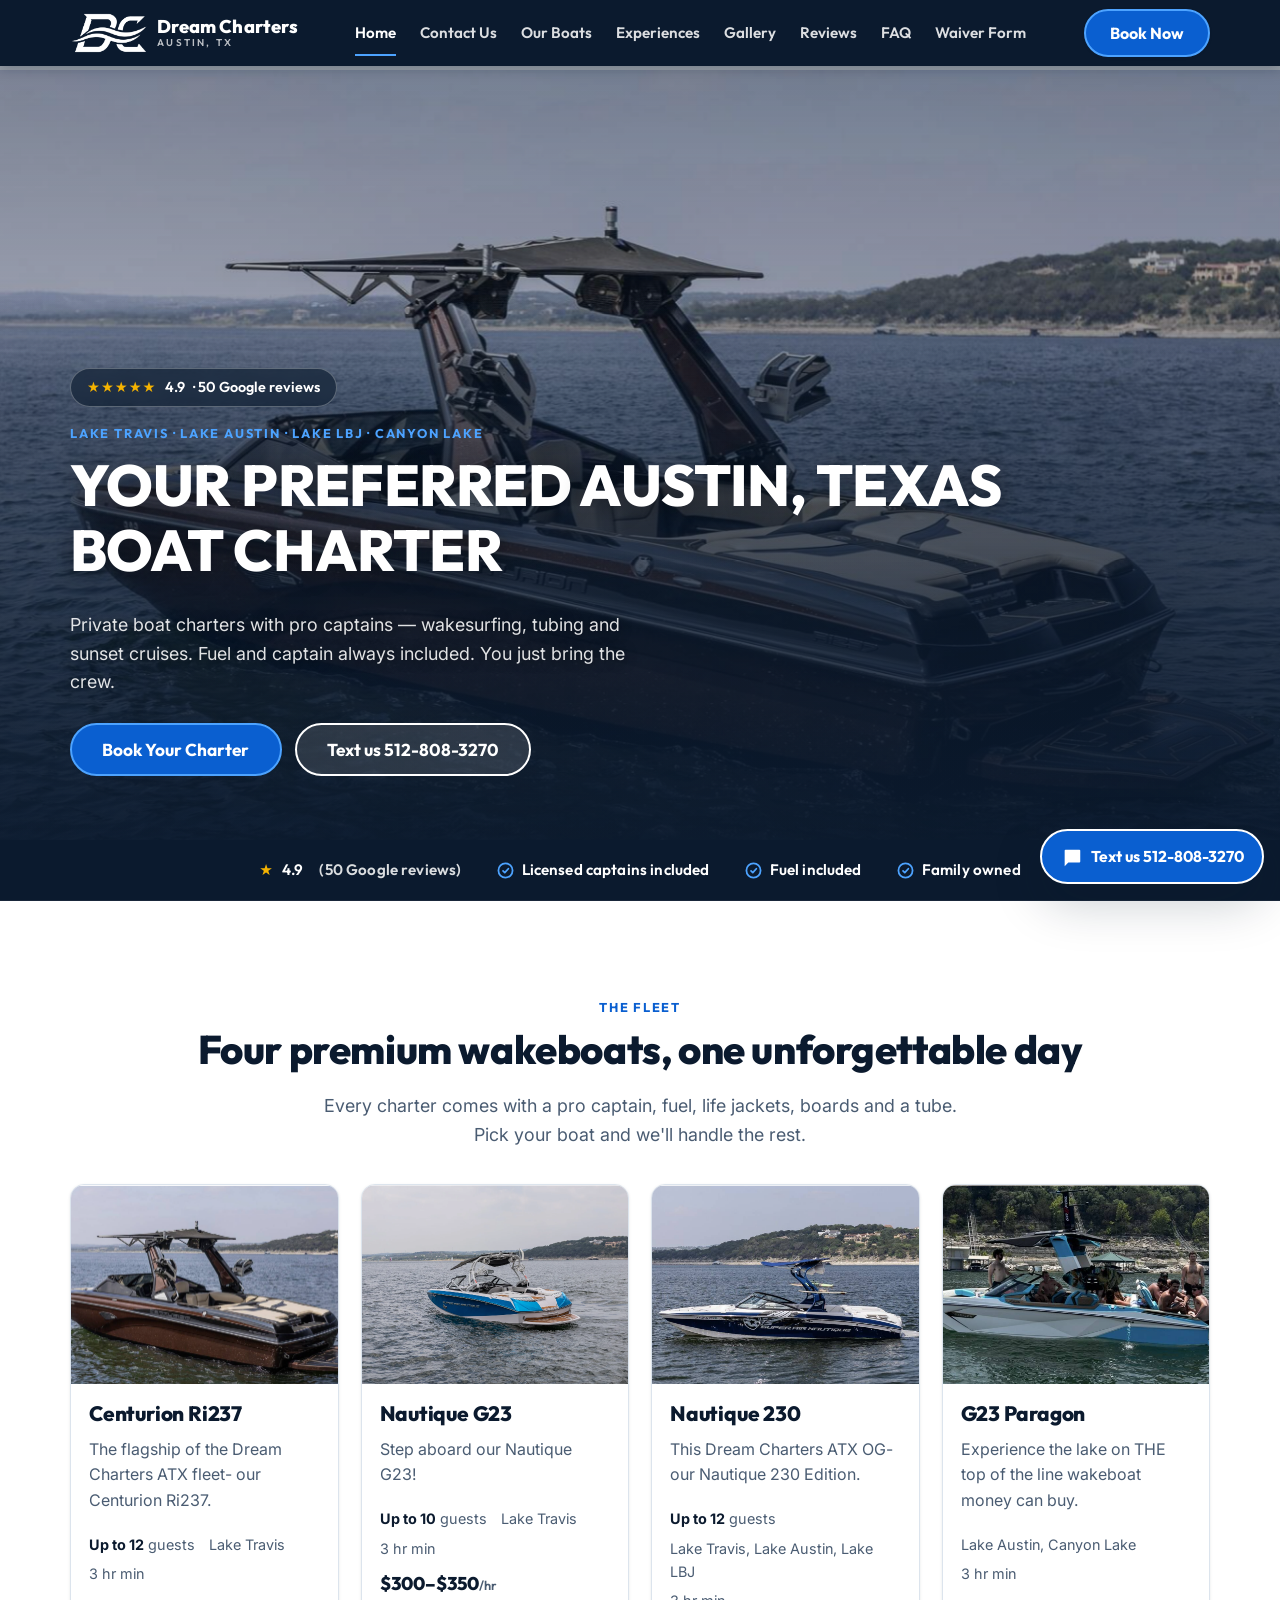
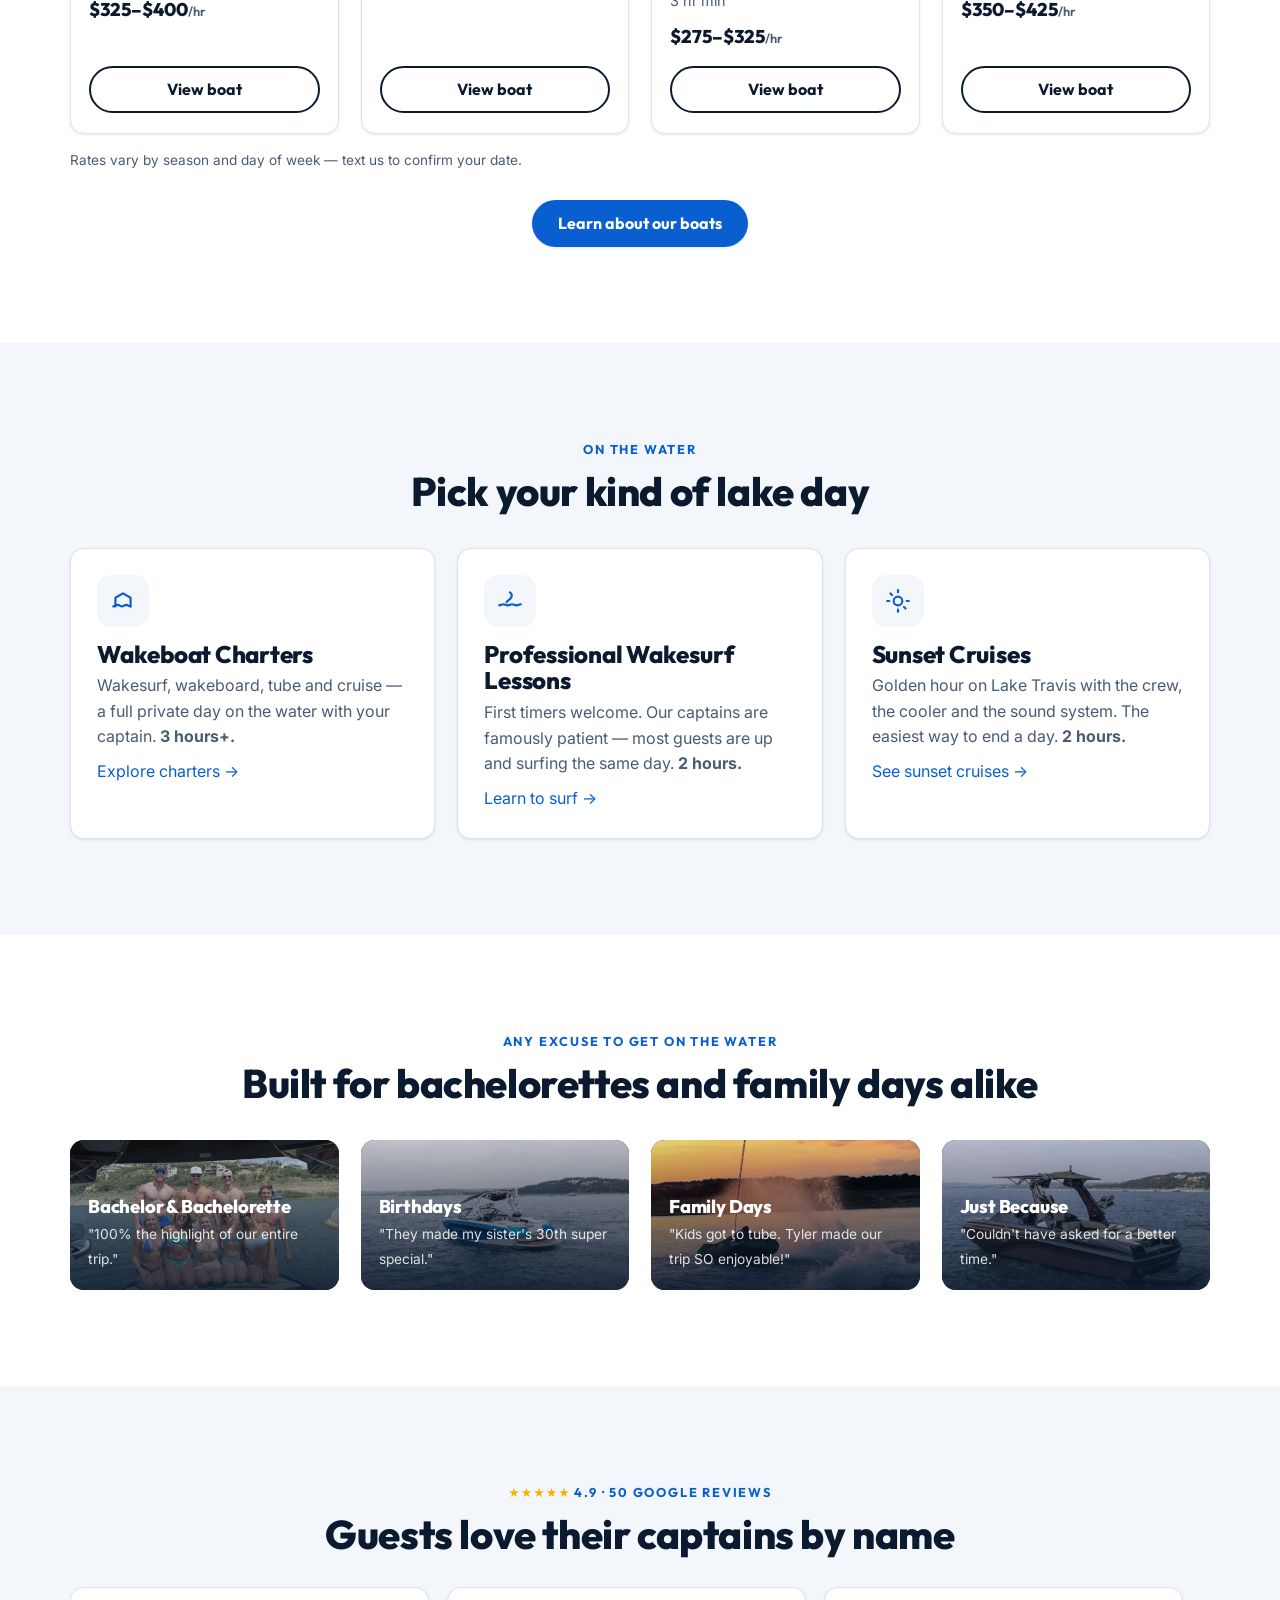
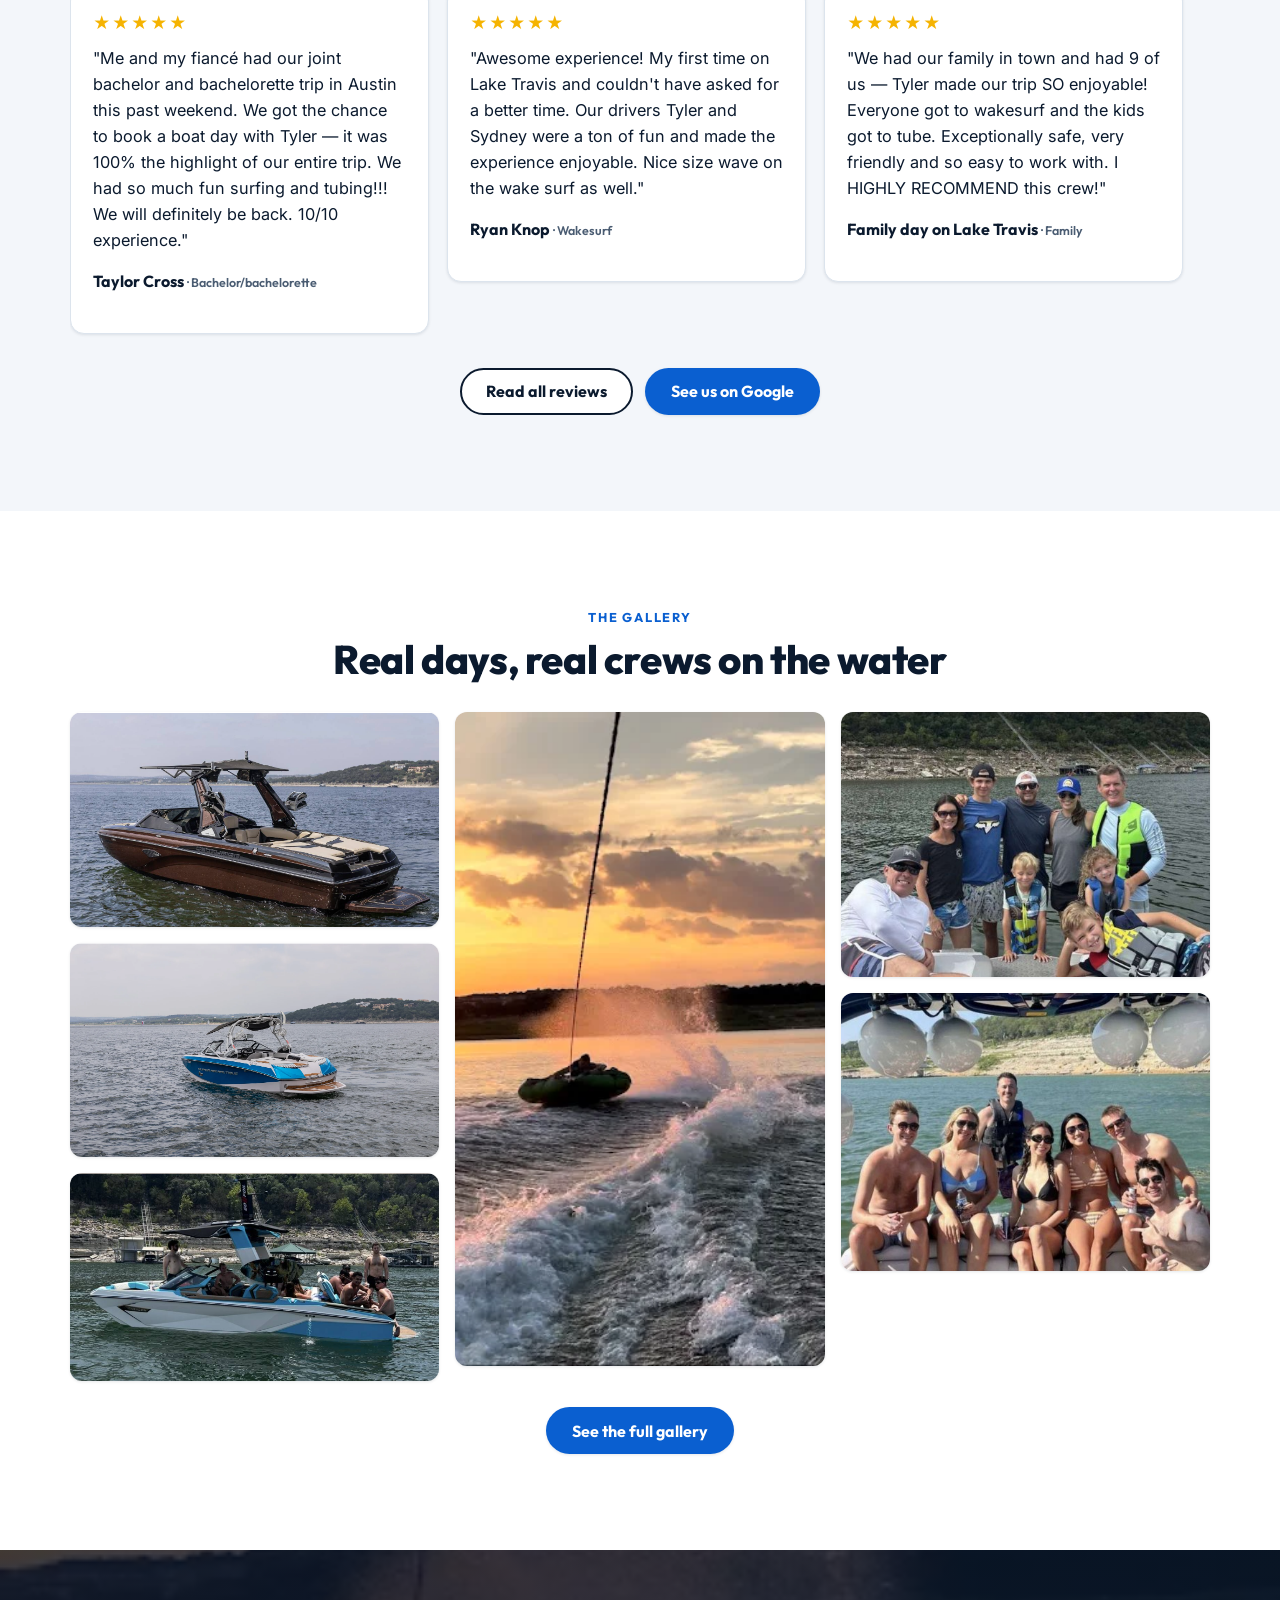
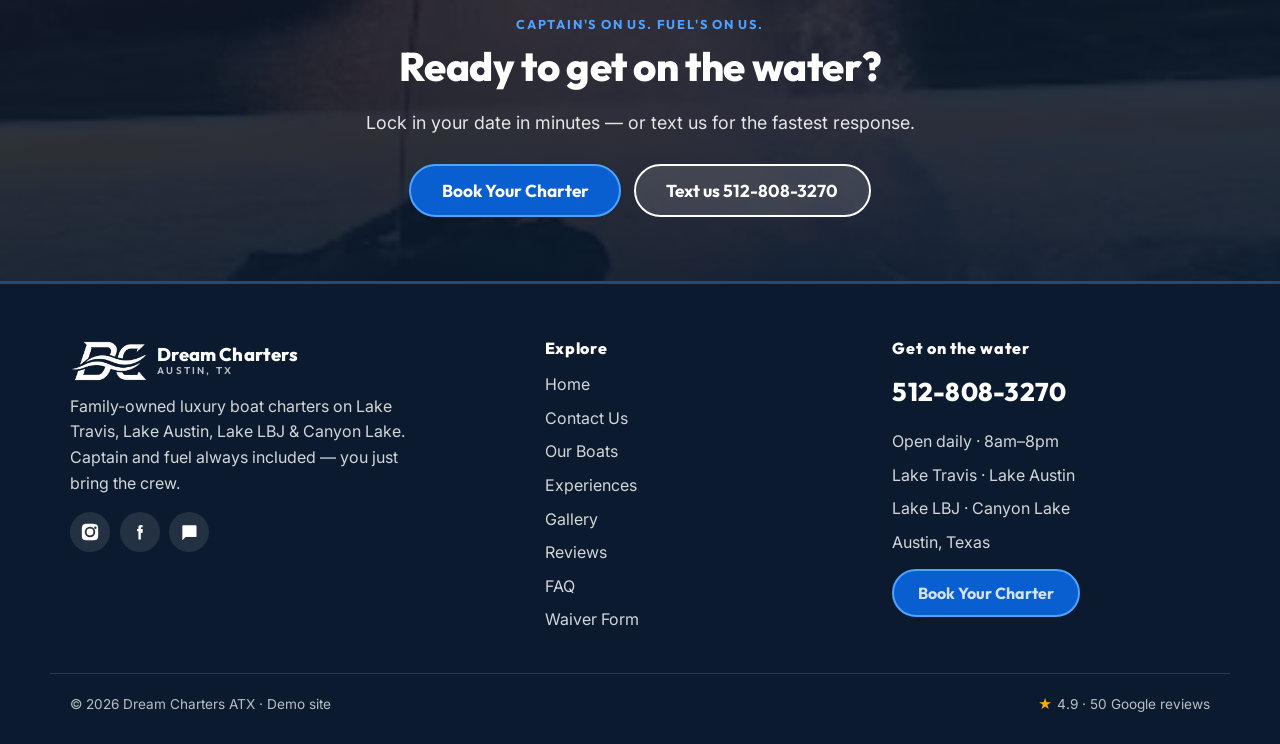
==== commit 893e0d5c: "Placeholder pricing ranges — market-derived, pending Tyler confirmation Co-Authored-By: Claude Opus " ====
--- a/index.html
+++ b/index.html
@@ -78,6 +78,8 @@
           <h3 class="card__title">Centurion Ri237</h3>
           <p style="color:var(--text-muted);margin:.2rem 0 .6rem">The flagship of the Dream Charters ATX fleet- our Centurion Ri237.</p>
           <div class="card__meta"><span><b>Up to 12</b> guests</span><span>Lake Travis</span><span>3 hr min</span></div>
+          <!-- PRICING: placeholder, confirm with Tyler -->
+          <span class="price">$325–$400<small>/hr</small></span>
           <div class="card__foot"><a class="btn btn-secondary btn-block" href="boat-centurion.html">View boat</a></div>
         </div>
       </article>
@@ -88,6 +90,8 @@
           <h3 class="card__title">Nautique G23</h3>
           <p style="color:var(--text-muted);margin:.2rem 0 .6rem">Step aboard our Nautique G23!</p>
           <div class="card__meta"><span><b>Up to 10</b> guests</span><span>Lake Travis</span><span>3 hr min</span></div>
+          <!-- PRICING: placeholder, confirm with Tyler -->
+          <span class="price">$300–$350<small>/hr</small></span>
           <div class="card__foot"><a class="btn btn-secondary btn-block" href="boat-nautique-g23.html">View boat</a></div>
         </div>
       </article>
@@ -98,6 +102,8 @@
           <h3 class="card__title">Nautique 230</h3>
           <p style="color:var(--text-muted);margin:.2rem 0 .6rem">This Dream Charters ATX OG- our Nautique 230 Edition.</p>
           <div class="card__meta"><span><b>Up to 12</b> guests</span><span>Lake Travis, Lake Austin, Lake LBJ</span><span>3 hr min</span></div>
+          <!-- PRICING: placeholder, confirm with Tyler -->
+          <span class="price">$275–$325<small>/hr</small></span>
           <div class="card__foot"><a class="btn btn-secondary btn-block" href="boat-nautique-230.html">View boat</a></div>
         </div>
       </article>
@@ -108,11 +114,14 @@
           <h3 class="card__title">G23 Paragon</h3>
           <p style="color:var(--text-muted);margin:.2rem 0 .6rem">Experience the lake on THE top of the line wakeboat money can buy.</p>
           <div class="card__meta"><span>Lake Austin, Canyon Lake</span><span>3 hr min</span></div>
+          <!-- PRICING: placeholder, confirm with Tyler -->
+          <span class="price">$350–$425<small>/hr</small></span>
           <div class="card__foot"><a class="btn btn-secondary btn-block" href="boat-g23-paragon.html">View boat</a></div>
         </div>
       </article>
 
     </div>
+    <p class="rate-note">Rates vary by season and day of week — text us to confirm your date.</p>
     <div class="center" style="margin-top:28px"><a class="btn btn-primary" href="boats.html">Learn about our boats</a></div>
   </div>
 </section>
--- a/css/styles.css
+++ b/css/styles.css
@@ -239,6 +239,11 @@
 .card__title{margin:0;font-size:1.3rem}
 .card__meta{display:flex;flex-wrap:wrap;gap:.4rem .9rem;color:var(--text-muted);font-size:.9rem;margin:.1rem 0}
 .card__meta b{color:var(--navy)}
+.price{font-family:var(--font-head);font-weight:800;color:var(--navy);font-size:1.15rem}
+.price small{font-weight:600;color:var(--text-muted);font-size:.8rem}
+/* Sits once per page that shows prices — the ranges are unconfirmed, so the
+   season/day caveat travels with them. Muted but AA (6.85:1 on white). */
+.rate-note{font-size:.85rem;color:var(--text-muted);margin:16px 0 0;max-width:60ch}
 .card__foot{margin-top:auto;padding-top:.4rem}
 
 .pill{display:inline-flex;align-items:center;gap:.35rem;background:var(--surface-alt);color:var(--navy);
@@ -263,7 +268,9 @@
 .xp__chip{margin:0 0 .7rem}
 .xp__label{font-family:var(--font-head);font-weight:700;color:var(--navy);
   font-size:.82rem;text-transform:uppercase;letter-spacing:.08em;margin:1.3rem 0 .7rem}
+.xp__price{margin:1.4rem 0 0}
 .xp__cta{margin-top:1.5rem}
+.xp__price + .xp__cta{margin-top:1rem}
 .xp-list > .xp:nth-child(even){background:var(--surface-alt)}
 @media(min-width:860px){
   .xp__inner{grid-template-columns:1fr 1fr;gap:48px}
@@ -320,17 +327,20 @@
 .included svg{flex:0 0 auto;color:var(--action);margin-top:2px}
 
 /* ---------- Spec row ----------
-   Tile count varies per boat (2 on the Paragon, 3 on the rest), so the track
-   count is never hardcoded. The hairlines are the container's background
-   showing through a 1px gap between opaque tiles — which means a PARTIAL ROW
-   is not just an alignment problem, it renders the empty cell as a solid
-   --border block. So: one column below 640px, where 3 tiles in 2 columns
-   would strand an empty cell; auto-fit above it, where the container is
-   always wide enough for at least 3 tracks and a partial row can't occur.
-   auto-fit (not auto-fill) collapses the surplus empty tracks and their
-   gutters, so 2 and 3 tiles each stretch to fill the full row. */
+   Tile count varies per boat (3 on the Paragon, which has no confirmed
+   capacity; 4 on the rest), so the track count is never hardcoded.
+   The hairlines are the container's background showing through a 1px gap
+   between opaque tiles — which means a PARTIAL ROW is not just an alignment
+   problem, it renders each empty cell as a solid --border block. Because
+   auto-fit collapses surplus empty tracks, any track count >= the tile count
+   is a clean single row; the only unsafe counts are strictly between 1 and
+   the tile count (3 tracks / 4 tiles, or 2 tracks / 3 tiles). So there are
+   exactly two safe regimes: one column, or at least 4 tracks.
+   4 tracks of minmax(150px,1fr) need 603px of container, i.e. a 643px
+   viewport before the gutters — 680px clears that with room for a desktop
+   scrollbar, so the grid never lands in the unsafe middle. */
 .specs{display:grid;grid-template-columns:1fr;gap:1px;background:var(--border);border:1px solid var(--border);border-radius:var(--radius);overflow:hidden}
-@media(min-width:640px){.specs{grid-template-columns:repeat(auto-fit,minmax(150px,1fr))}}
+@media(min-width:680px){.specs{grid-template-columns:repeat(auto-fit,minmax(150px,1fr))}}
 .spec{background:#fff;padding:18px 16px;text-align:center}
 .spec b{display:block;font-family:var(--font-head);font-size:1.3rem;color:var(--navy)}
 .spec span{font-size:.82rem;color:var(--text-muted);text-transform:uppercase;letter-spacing:.06em}
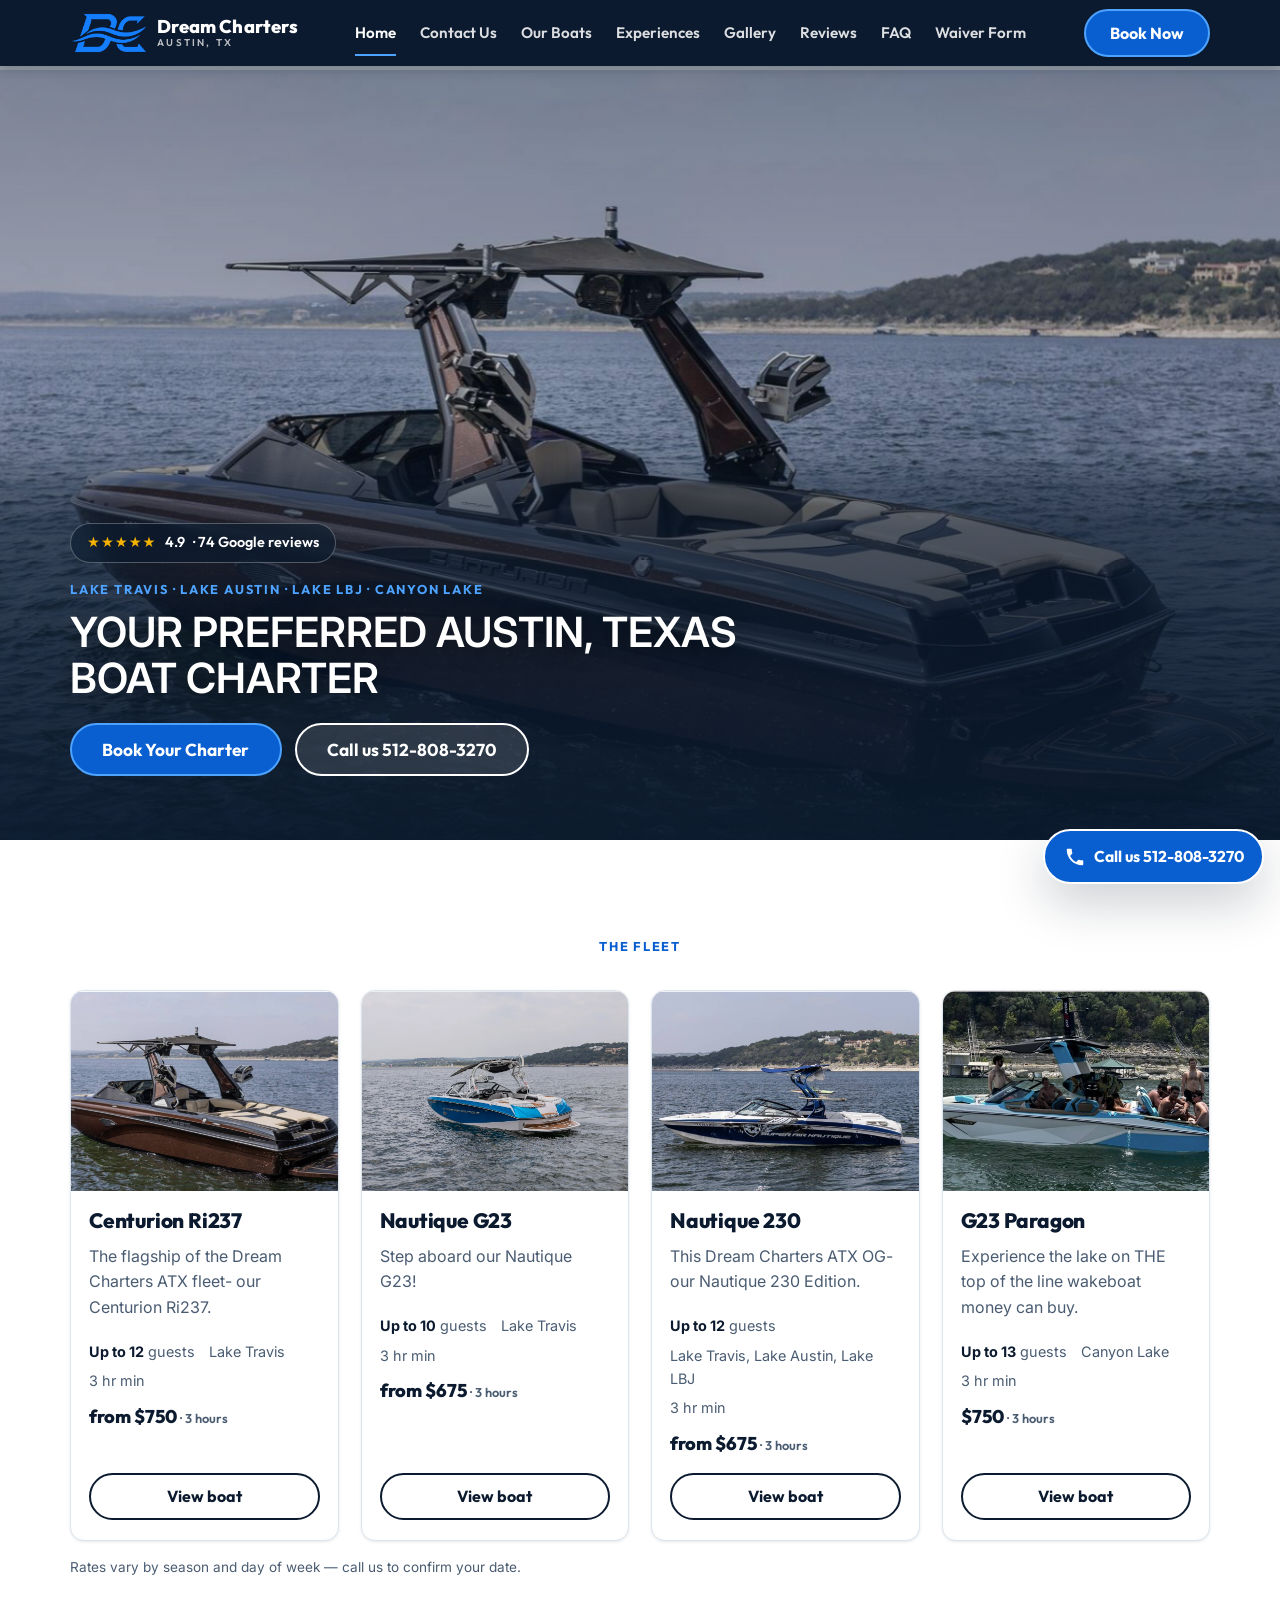
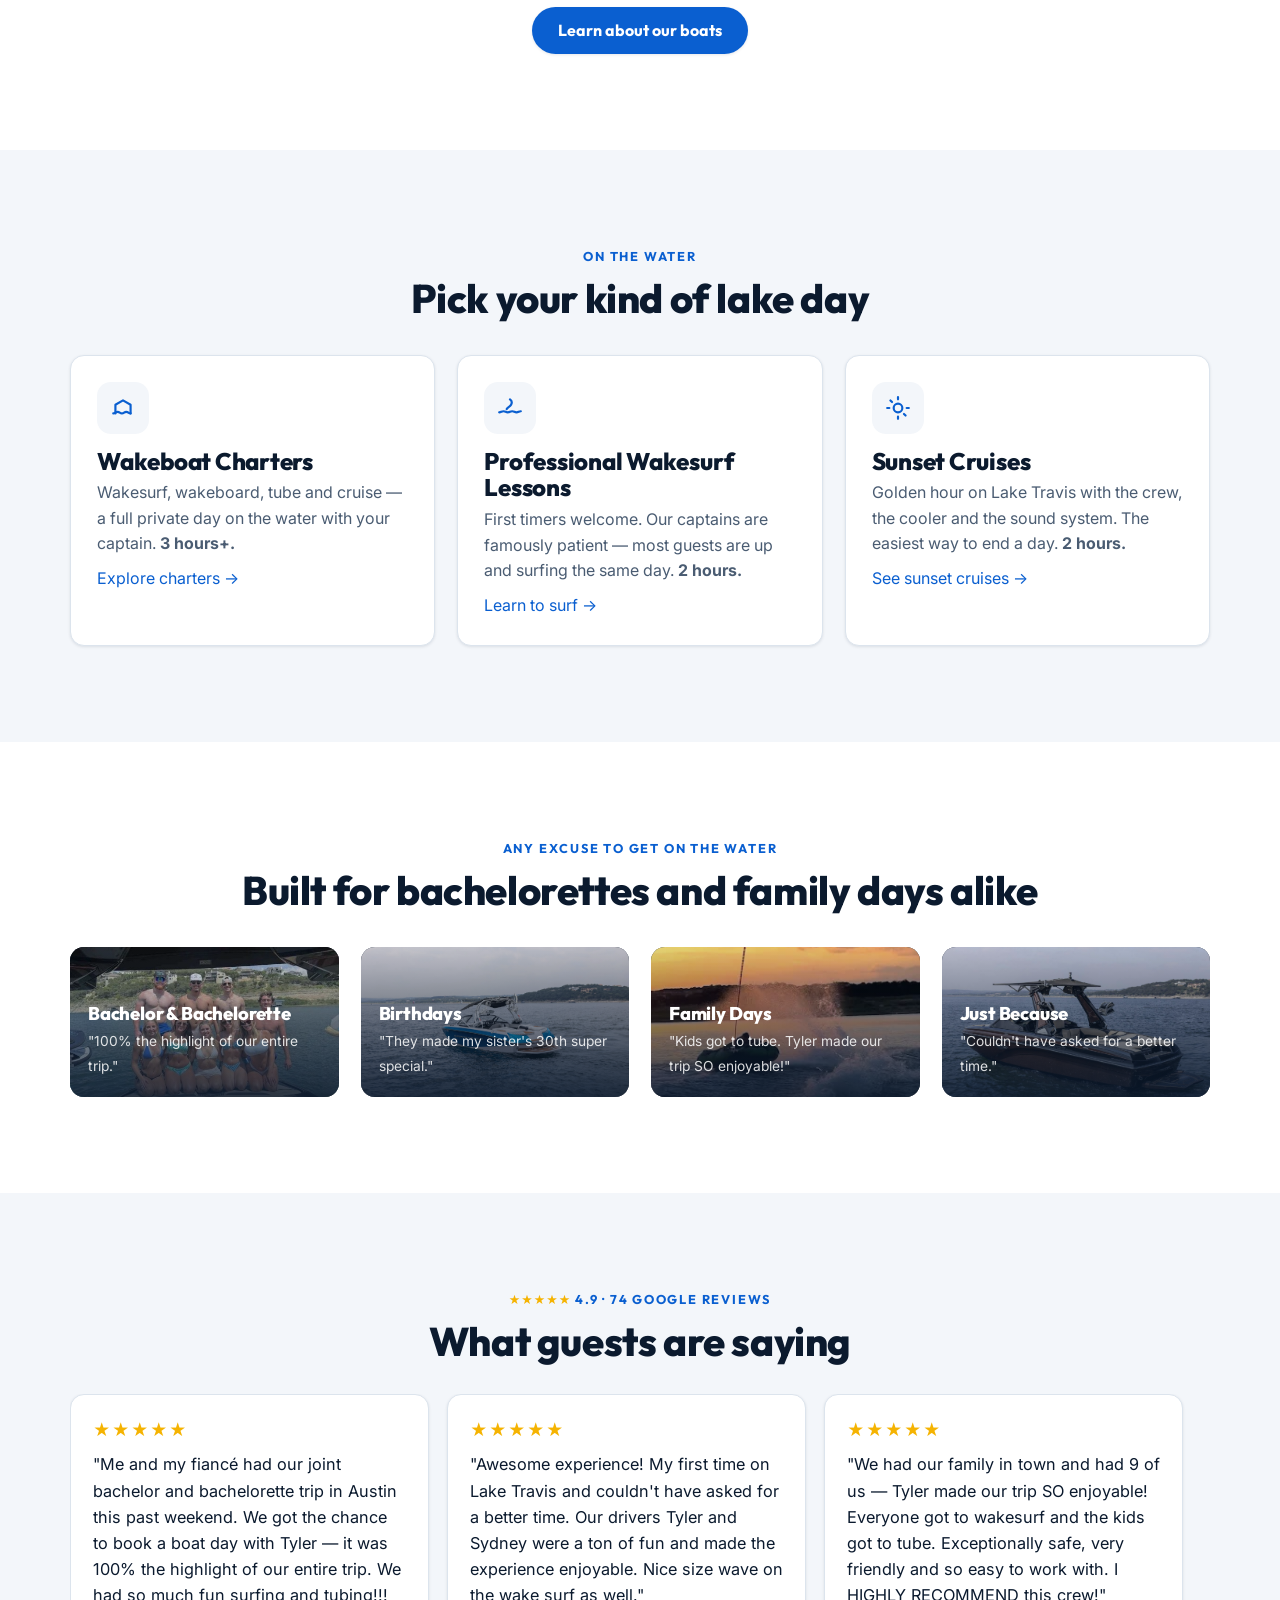
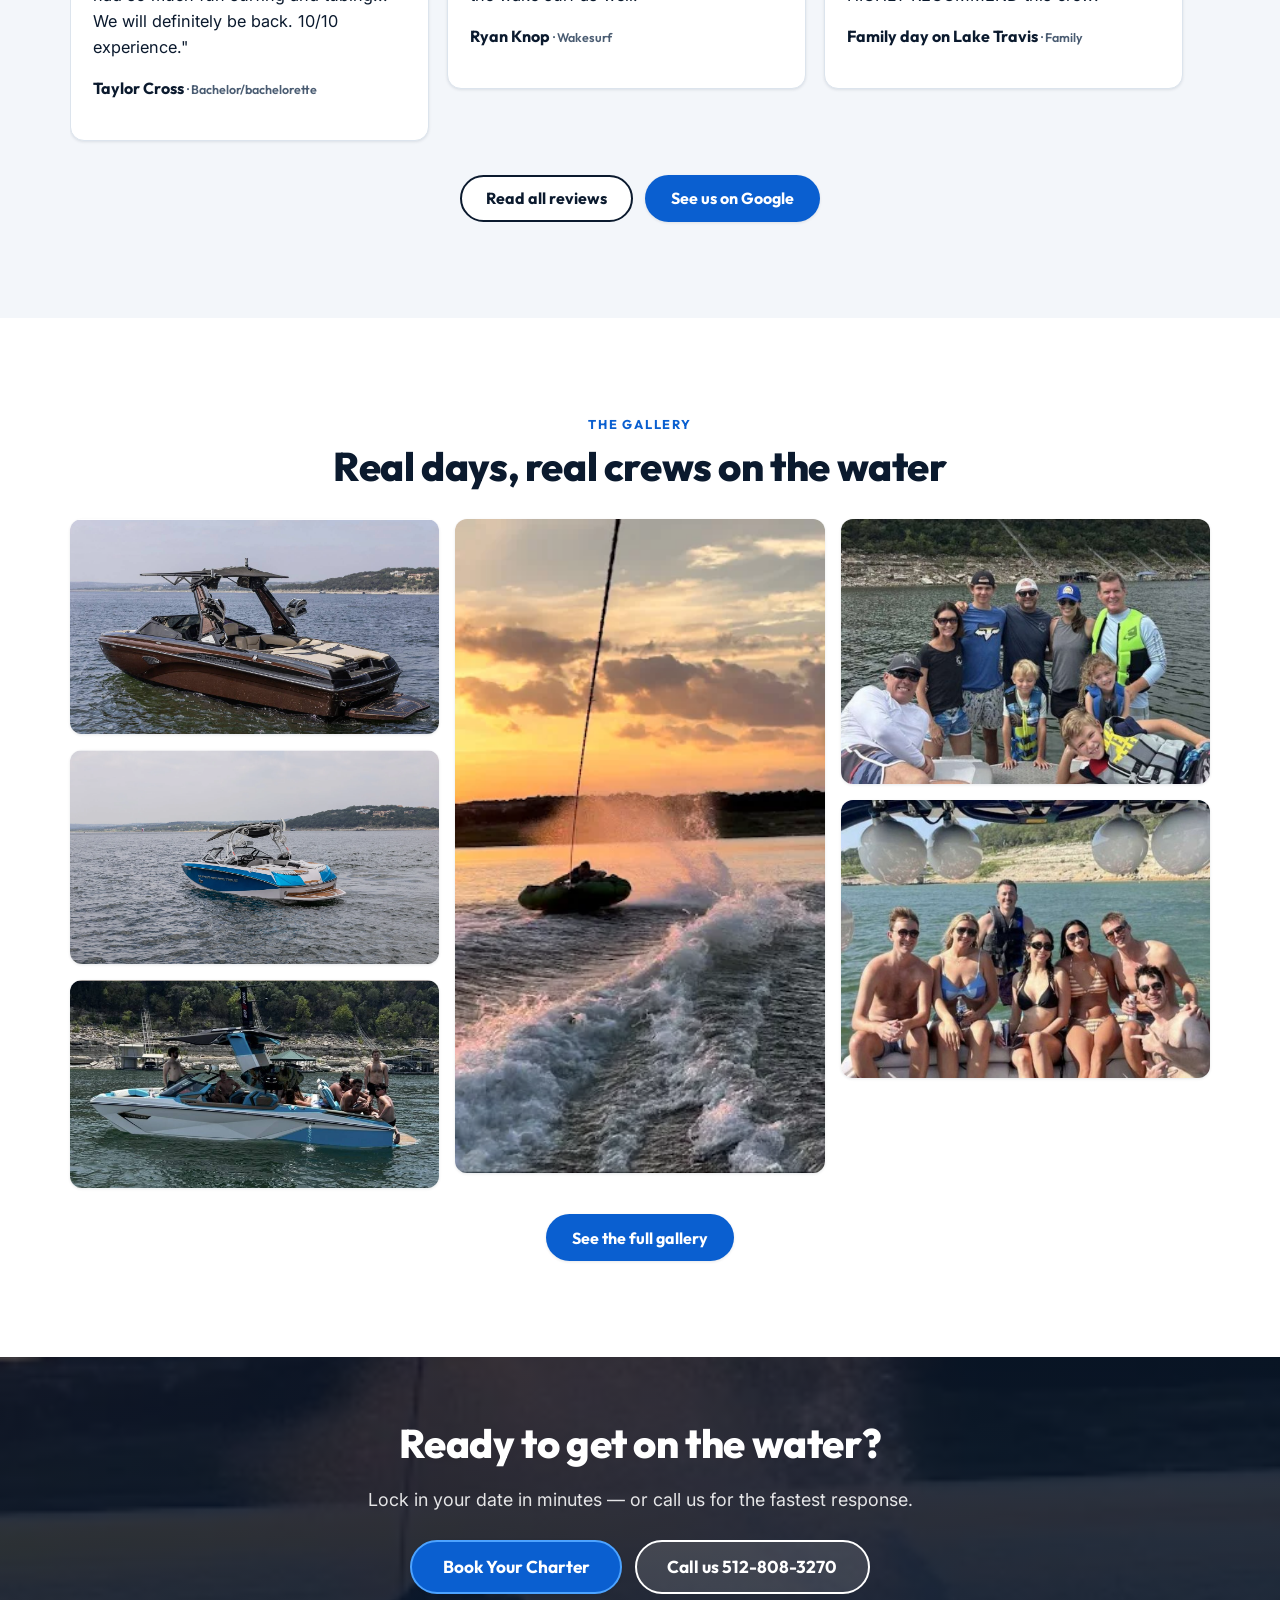
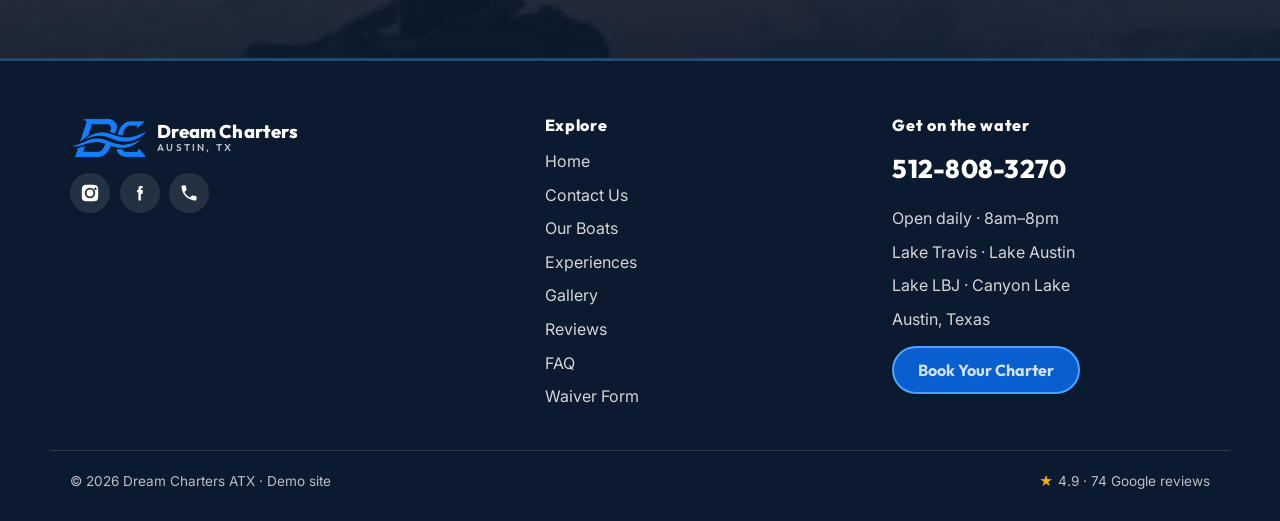
==== commit d4d6eff5: "Real Square pricing, Tyler's design pass, waiver e-sign, and custom-domain prep - All 16 placeholder" ====
--- a/index.html
+++ b/index.html
@@ -4,11 +4,11 @@
 <meta charset="UTF-8">
 <meta name="viewport" content="width=device-width, initial-scale=1.0">
 <title>Dream Charters ATX | Lake Travis Boat Charters, Wakesurf & Sunset Cruises</title>
-<meta name="description" content="Private boat charters on Lake Travis, Lake Austin, Lake LBJ & Canyon Lake. Pro captains and fuel included — wakesurfing, tubing and sunset cruises. 4.9★ across 50 Google reviews. Text 512-808-3270 to book.">
+<meta name="description" content="Private boat charters on Lake Travis, Lake Austin, Lake LBJ & Canyon Lake. Pro captains and fuel included — wakesurfing, tubing and sunset cruises. 4.9★ across 74 Google reviews. Call 512-808-3270 to book.">
 <meta name="keywords" content="Lake Travis boat rental, Austin boat charter, wakesurf lessons Austin, Lake Travis sunset cruise, Lake Austin boat rental">
 <link rel="canonical" href="https://www.dreamchartersboatrentals.com/">
 <meta property="og:title" content="Dream Charters ATX | Lake Travis Boat Charters">
-<meta property="og:description" content="Private boat charters with pro captains — wakesurfing, tubing, sunset cruises. Captain & fuel included.">
+<meta property="og:description" content="Private boat charters on Lake Travis, Lake Austin, Lake LBJ and Canyon Lake. Captain and fuel included.">
 <meta property="og:image" content="https://www.dreamchartersboatrentals.com/assets/centurion.png">
 <meta property="og:type" content="website">
 <link rel="preconnect" href="https://fonts.googleapis.com">
@@ -23,13 +23,13 @@
   "@type":"LocalBusiness",
   "name":"Dream Charters ATX",
   "image":"https://www.dreamchartersboatrentals.com/assets/centurion.png",
-  "description":"Family-owned luxury boat charters on Lake Travis, Lake Austin, Lake LBJ and Canyon Lake. Captain and fuel included.",
+  "description":"Private boat charters on Lake Travis, Lake Austin, Lake LBJ and Canyon Lake. Captain and fuel included.",
   "telephone":"+1-512-808-3270",
   "url":"https://www.dreamchartersboatrentals.com/",
   "areaServed":["Lake Travis","Lake Austin","Lake LBJ","Canyon Lake","Austin, Texas"],
   "address":{"@type":"PostalAddress","addressLocality":"Austin","addressRegion":"TX","addressCountry":"US"},
   "openingHoursSpecification":{"@type":"OpeningHoursSpecification","dayOfWeek":["Monday","Tuesday","Wednesday","Thursday","Friday","Saturday","Sunday"],"opens":"08:00","closes":"20:00"},
-  "aggregateRating":{"@type":"AggregateRating","ratingValue":"4.9","reviewCount":"50"},
+  "aggregateRating":{"@type":"AggregateRating","ratingValue":"4.9","reviewCount":"74"},
   "sameAs":["https://www.instagram.com/dreamcharters.atx/"]
 }
 </script>
@@ -41,34 +41,21 @@
 <section class="hero">
   <img class="hero__img" src="assets/centurion.png" alt="The Centurion Ri237 charter boat on Lake Travis" fetchpriority="high">
   <div class="hero__content">
-    <span class="rating-pill"><span class="stars" aria-hidden="true">★★★★★</span> <span class="sr-only">Rated </span>4.9<span class="sr-only"> out of 5 stars</span> · 50 Google reviews</span>
+    <span class="rating-pill"><span class="stars" aria-hidden="true">★★★★★</span> <span class="sr-only">Rated </span>4.9<span class="sr-only"> out of 5 stars</span> · 74 Google reviews</span>
     <p class="eyebrow">Lake Travis · Lake Austin · Lake LBJ · Canyon Lake</p>
     <h1 class="hero__title"><span>YOUR PREFERRED</span> <span>AUSTIN, TEXAS</span> <span>BOAT CHARTER</span></h1>
-    <p class="hero__sub">Private boat charters with pro captains — wakesurfing, tubing and sunset cruises. Fuel and captain always included. You just bring the crew.</p>
     <div class="hero__cta">
-      <a class="btn btn-primary btn-lg" href="book.html">Book Your Charter</a>
-      <a class="btn btn-ghost-light btn-lg" href="sms:+15128083270">Text us 512-808-3270</a>
-    </div>
-  </div>
-</section>
-
-<!-- ===== Trust bar ===== -->
-<div class="trustbar">
-  <div class="trustbar__row">
-    <span class="trustbar__item"><span class="stars" aria-hidden="true">★</span> <span class="sr-only">Rated </span>4.9<span class="sr-only"> out of 5 stars</span> <span style="opacity:.85">(50 Google reviews)</span></span>
-    <span class="trustbar__item"><svg width="17" height="17" viewBox="0 0 24 24" fill="none" stroke="currentColor" stroke-width="2.5" stroke-linecap="round" stroke-linejoin="round" aria-hidden="true"><circle cx="12" cy="12" r="10"/><path d="m8.5 12.5 2.5 2.5 5-5.5"/></svg> Licensed captains included</span>
-    <span class="trustbar__item"><svg width="17" height="17" viewBox="0 0 24 24" fill="none" stroke="currentColor" stroke-width="2.5" stroke-linecap="round" stroke-linejoin="round" aria-hidden="true"><circle cx="12" cy="12" r="10"/><path d="m8.5 12.5 2.5 2.5 5-5.5"/></svg> Fuel included</span>
-    <span class="trustbar__item"><svg width="17" height="17" viewBox="0 0 24 24" fill="none" stroke="currentColor" stroke-width="2.5" stroke-linecap="round" stroke-linejoin="round" aria-hidden="true"><circle cx="12" cy="12" r="10"/><path d="m8.5 12.5 2.5 2.5 5-5.5"/></svg> Family owned</span>
-  </div>
-</div>
+      <a class="btn btn-primary btn-lg" href="https://book.squareup.com/appointments/le7ady9q3649w9/location/LFRJ1VVM5ZY8J/services" target="_blank" rel="noopener noreferrer">Book Your Charter</a>
+      <a class="btn btn-ghost-light btn-lg" href="tel:+15128083270">Call us 512-808-3270</a>
+    </div>
+  </div>
+</section>
 
 <!-- ===== Fleet preview ===== -->
 <section class="section">
   <div class="wrap">
     <div class="center" style="margin-bottom:34px">
       <p class="eyebrow">The Fleet</p>
-      <h2>Four premium wakeboats, one unforgettable day</h2>
-      <p class="lead">Every charter comes with a pro captain, fuel, life jackets, boards and a tube. Pick your boat and we'll handle the rest.</p>
     </div>
     <div class="grid grid-4">
 
@@ -78,8 +65,7 @@
           <h3 class="card__title">Centurion Ri237</h3>
           <p style="color:var(--text-muted);margin:.2rem 0 .6rem">The flagship of the Dream Charters ATX fleet- our Centurion Ri237.</p>
           <div class="card__meta"><span><b>Up to 12</b> guests</span><span>Lake Travis</span><span>3 hr min</span></div>
-          <!-- PRICING: placeholder, confirm with Tyler -->
-          <span class="price">$325–$400<small>/hr</small></span>
+          <span class="price">from $750<small> · 3 hours</small></span>
           <div class="card__foot"><a class="btn btn-secondary btn-block" href="boat-centurion.html">View boat</a></div>
         </div>
       </article>
@@ -90,8 +76,7 @@
           <h3 class="card__title">Nautique G23</h3>
           <p style="color:var(--text-muted);margin:.2rem 0 .6rem">Step aboard our Nautique G23!</p>
           <div class="card__meta"><span><b>Up to 10</b> guests</span><span>Lake Travis</span><span>3 hr min</span></div>
-          <!-- PRICING: placeholder, confirm with Tyler -->
-          <span class="price">$300–$350<small>/hr</small></span>
+          <span class="price">from $675<small> · 3 hours</small></span>
           <div class="card__foot"><a class="btn btn-secondary btn-block" href="boat-nautique-g23.html">View boat</a></div>
         </div>
       </article>
@@ -102,8 +87,7 @@
           <h3 class="card__title">Nautique 230</h3>
           <p style="color:var(--text-muted);margin:.2rem 0 .6rem">This Dream Charters ATX OG- our Nautique 230 Edition.</p>
           <div class="card__meta"><span><b>Up to 12</b> guests</span><span>Lake Travis, Lake Austin, Lake LBJ</span><span>3 hr min</span></div>
-          <!-- PRICING: placeholder, confirm with Tyler -->
-          <span class="price">$275–$325<small>/hr</small></span>
+          <span class="price">from $675<small> · 3 hours</small></span>
           <div class="card__foot"><a class="btn btn-secondary btn-block" href="boat-nautique-230.html">View boat</a></div>
         </div>
       </article>
@@ -113,15 +97,15 @@
         <div class="card__body">
           <h3 class="card__title">G23 Paragon</h3>
           <p style="color:var(--text-muted);margin:.2rem 0 .6rem">Experience the lake on THE top of the line wakeboat money can buy.</p>
-          <div class="card__meta"><span>Lake Austin, Canyon Lake</span><span>3 hr min</span></div>
-          <!-- PRICING: placeholder, confirm with Tyler -->
-          <span class="price">$350–$425<small>/hr</small></span>
+          <!-- Canyon Lake only — confirmed by Tyler 2026-07-27 -->
+          <div class="card__meta"><span><b>Up to 13</b> guests</span><span>Canyon Lake</span><span>3 hr min</span></div>
+          <span class="price">$750<small> · 3 hours</small></span>
           <div class="card__foot"><a class="btn btn-secondary btn-block" href="boat-g23-paragon.html">View boat</a></div>
         </div>
       </article>
 
     </div>
-    <p class="rate-note">Rates vary by season and day of week — text us to confirm your date.</p>
+    <p class="rate-note">Rates vary by season and day of week — call us to confirm your date.</p>
     <div class="center" style="margin-top:28px"><a class="btn btn-primary" href="boats.html">Learn about our boats</a></div>
   </div>
 </section>
@@ -188,8 +172,8 @@
 <section class="section bg-soft">
   <div class="wrap">
     <div class="center" style="margin-bottom:30px">
-      <p class="eyebrow"><span class="stars" aria-hidden="true">★★★★★</span> <span class="sr-only">Rated </span>4.9<span class="sr-only"> out of 5 stars</span> · 50 Google reviews</p>
-      <h2>Guests love their captains by name</h2>
+      <p class="eyebrow"><span class="stars" aria-hidden="true">★★★★★</span> <span class="sr-only">Rated </span>4.9<span class="sr-only"> out of 5 stars</span> · 74 Google reviews</p>
+      <h2>What guests are saying</h2>
     </div>
     <div class="carousel">
       <div class="carousel__track">
@@ -245,12 +229,11 @@
 <section class="cta-band">
   <img src="assets/sunset-tubing.webp" alt="Sunset on Lake Travis behind the boat">
   <div class="wrap">
-    <p class="eyebrow">Captain's on us. Fuel's on us.</p>
     <h2>Ready to get on the water?</h2>
-    <p class="lead" style="margin:0 auto 1.6rem">Lock in your date in minutes — or text us for the fastest response.</p>
+    <p class="lead" style="margin:0 auto 1.6rem">Lock in your date in minutes — or call us for the fastest response.</p>
     <div class="hero__cta">
-      <a class="btn btn-primary btn-lg" href="book.html">Book Your Charter</a>
-      <a class="btn btn-ghost-light btn-lg" href="sms:+15128083270">Text us 512-808-3270</a>
+      <a class="btn btn-primary btn-lg" href="https://book.squareup.com/appointments/le7ady9q3649w9/location/LFRJ1VVM5ZY8J/services" target="_blank" rel="noopener noreferrer">Book Your Charter</a>
+      <a class="btn btn-ghost-light btn-lg" href="tel:+15128083270">Call us 512-808-3270</a>
     </div>
   </div>
 </section>
--- a/css/styles.css
+++ b/css/styles.css
@@ -110,7 +110,7 @@
 .btn-ghost-light:hover{background:#fff;color:var(--navy)}
 .btn-lg{font-size:1.08rem;padding:1rem 1.9rem}
 .btn-block{width:100%}
-/* Long labels ("Read all 50 reviews on Google", "Book your day on the water")
+/* Long labels ("Read all 74 reviews on Google", "Book your day on the water")
    have an intrinsic one-line width of ~360px. With .btn's white-space:nowrap
    they could not shrink, so they punched out of the viewport on phones
    (reviews.html overflowed at 320/360/375, gallery.html at 320). max-width is
@@ -154,6 +154,11 @@
    the button stretch to the drawer minus its own margins, with no hardcoded
    gutter math to keep in sync. */
 .nav__mobile .btn{margin:14px 20px;width:auto}
+/* .nav__mobile a (0,1,1) outranks .btn-secondary (0,1,0), so the white nav-link
+   colour was landing on the secondary button's white background and rendering
+   the label invisible. Restate it at (0,2,1). Only .btn-secondary needs this —
+   .btn-primary is white-on-blue and reads correctly. */
+.nav__mobile a.btn-secondary{color:var(--navy)}
 
 /* Eight text links + logo + wordmark + Book Now does not fit at 960px — the
    labels wrapped and the bar deformed. The burger now holds until there is
@@ -200,12 +205,23 @@
 .rating-pill{display:inline-flex;align-items:center;gap:.5rem;background:rgba(11,26,46,.62);backdrop-filter:blur(6px);
   border:1px solid rgba(255,255,255,.28);border-radius:999px;padding:.45rem 1rem;margin-bottom:1rem;
   font-family:var(--font-head);font-weight:600;font-size:.9rem;color:#fff}
-/* All-caps hero headline. 17em fits "YOUR PREFERRED AUSTIN, TEXAS" on one line on
-   desktop; the nowrap spans mean it can only ever break after "PREFERRED" or
-   after "TEXAS", never mid-phrase. */
-.hero h1{color:#fff;text-shadow:0 2px 24px rgba(0,0,0,.45);max-width:17em;font-weight:800}
+/* All-caps hero headline. Deliberately set on --font-body (Inter), not the
+   --font-head display face (Outfit) the other headings use: at hero size the
+   heavy display caps read as shouty, and Inter is already loaded so this costs
+   no extra font request. Weight 600, not the 800 the h1..h4 rule sets.
+   Sized well below the global h1 clamp so the photograph carries the hero and
+   the words sit on top of it.
+   17em fits "YOUR PREFERRED AUSTIN, TEXAS" on one line on desktop; because that
+   cap is in em it tracks the font-size, so the break points survive a size
+   change. The nowrap spans mean it can only ever break after "PREFERRED" or
+   after "TEXAS", never mid-phrase. At 320px the widest span ("YOUR PREFERRED")
+   measured 278px inside a 280px content box at the old size — 2px of clearance,
+   i.e. one rounding error away from clipping, which is what the old bug report
+   was seeing. It now measures 219px in that same box (61px clear), so the
+   margin no longer depends on which font actually loaded. */
+.hero h1{color:#fff;text-shadow:0 2px 24px rgba(0,0,0,.45);max-width:17em;
+  font-family:var(--font-body);font-weight:600;font-size:clamp(1.55rem,5.2vw,2.6rem);letter-spacing:0}
 .hero h1 span{white-space:nowrap}
-.hero__sub{font-size:1.12rem;color:rgba(255,255,255,.88);max-width:52ch;text-shadow:0 1px 12px rgba(0,0,0,.5);margin-bottom:1.6rem}
 .hero__cta{display:flex;flex-wrap:wrap;gap:.8rem}
 .page-hero{position:relative;color:#fff;padding:60px 0;background:var(--navy);overflow:hidden}
 .page-hero__img{position:absolute;inset:0;width:100%;height:100%;object-fit:cover;opacity:.42;z-index:0}
@@ -213,13 +229,6 @@
 .page-hero .wrap{position:relative;z-index:2}
 .page-hero h1{color:#fff}
 .page-hero p{color:rgba(255,255,255,.88);max-width:60ch}
-
-/* ---------- Trust bar ---------- */
-.trustbar{background:var(--navy);color:#fff;border-bottom:1px solid rgba(255,255,255,.06)}
-.trustbar__row{display:flex;flex-wrap:wrap;justify-content:center;gap:.6rem 2.2rem;padding:18px 20px;font-family:var(--font-head);font-weight:600;font-size:.95rem;text-align:center;letter-spacing:.01em}
-.trustbar__item{display:inline-flex;align-items:center;gap:.5rem}
-.trustbar__item svg{flex:0 0 auto;color:var(--accent-light)}
-.trustbar__dot{display:none}
 
 /* ---------- Cards / grids ---------- */
 .grid{display:grid;gap:22px}
@@ -327,8 +336,9 @@
 .included svg{flex:0 0 auto;color:var(--action);margin-top:2px}
 
 /* ---------- Spec row ----------
-   Tile count varies per boat (3 on the Paragon, which has no confirmed
-   capacity; 4 on the rest), so the track count is never hardcoded.
+   All four boats carry 4 tiles (guests / lake / minimum / price), but the
+   track count is still never hardcoded so a future boat with a different
+   tile count can't break the row.
    The hairlines are the container's background showing through a 1px gap
    between opaque tiles — which means a PARTIAL ROW is not just an alignment
    problem, it renders each empty cell as a solid --border block. Because
@@ -345,6 +355,34 @@
 .spec b{display:block;font-family:var(--font-head);font-size:1.3rem;color:var(--navy)}
 .spec span{font-size:.82rem;color:var(--text-muted);text-transform:uppercase;letter-spacing:.06em}
 
+/* ---------- Charter package options (boat detail pages) ----------
+   Flat package prices, not hourly rates. Duration is the row label because
+   that is what the guest picks at booking. The note slot carries the booking
+   system's own option name when it differs from the real duration (the
+   Centurion's 6 hr 30 min package is listed there as "6hr Centurion Charter").
+   Rows wrap price under label below ~420px rather than squeezing both. */
+.pkgs{list-style:none;margin:18px 0 0;padding:0;display:grid;gap:1px;background:var(--border);
+  border:1px solid var(--border);border-radius:var(--radius);overflow:hidden}
+.pkgs li{background:#fff;padding:14px 16px;display:flex;flex-wrap:wrap;gap:.2rem .9rem;align-items:baseline}
+.pkg__dur{font-family:var(--font-head);font-weight:700;color:var(--navy);font-size:1.05rem}
+.pkg__note{color:var(--text-muted);font-size:.85rem;flex:1 1 100%;order:3}
+@media(min-width:420px){.pkg__note{flex:0 1 auto;order:0}}
+.pkg__price{font-family:var(--font-head);font-weight:800;color:var(--navy);font-size:1.15rem;margin-left:auto}
+
+/* ---------- Embedded Square booking widget (book.html) ----------
+   Cross-origin iframe, so it cannot self-size and the height has to be set
+   here. The Square flow is multi-step and grows as you advance (service list →
+   calendar → details), so the box is deliberately tall and scrolls internally
+   rather than being clipped to the height of the first step. 800px floor, then
+   it tracks the viewport on taller screens. width:100% inside the 760px .wrap
+   with border-box keeps it off the horizontal axis at every width. The frame
+   wrapper means a blocked iframe (privacy extensions) reads as an empty panel
+   instead of a hole in the page — the fallback link sits directly below. */
+.book-embed__frame{border:1px solid var(--border);border-radius:var(--radius);overflow:hidden;background:#fff}
+.book-embed{display:block;width:100%;border:0;background:#fff;
+  min-height:800px;height:clamp(800px,95vh,1150px)}
+.book-embed__fallback{font-size:.92rem;color:var(--text-muted);margin:14px 0 0}
+
 /* ---------- Gallery ---------- */
 .gallery{columns:1;column-gap:16px}
 @media(min-width:560px){.gallery{columns:2}}
@@ -361,15 +399,6 @@
   .gallery figure:hover figcaption{opacity:1;transform:none}
   .gallery figure:hover img{transform:scale(1.05)}
 }
-
-/* ---------- Captain cards ---------- */
-.captain{background:#fff;border:1px solid var(--border);border-radius:var(--radius);padding:24px;text-align:center;box-shadow:var(--shadow-sm)}
-.avatar{width:84px;height:84px;border-radius:50%;margin:0 auto 14px;display:flex;align-items:center;justify-content:center;
-  font-family:var(--font-head);font-weight:800;font-size:2rem;color:#fff;background:linear-gradient(135deg,var(--navy),var(--action))}
-.avatar--o{background:linear-gradient(135deg,var(--action),var(--action-hover))}
-.captain h3{margin:.2rem 0 .1rem}
-.captain .role{color:var(--text-muted);font-weight:700;font-family:var(--font-head);font-size:.85rem;text-transform:uppercase;letter-spacing:.08em;margin-bottom:.5rem}
-.captain p{color:var(--text-muted);margin:0;font-size:.96rem}
 
 /* ---------- Forms ---------- */
 .form{display:grid;gap:16px;background:#fff;border:1px solid var(--border);border-radius:var(--radius-lg);padding:26px;box-shadow:var(--shadow-md)}
@@ -388,20 +417,20 @@
 .text-banner{display:flex;flex-wrap:wrap;align-items:center;gap:.6rem;background:var(--surface-alt);border:1px dashed var(--action);border-radius:12px;padding:14px 16px;margin-bottom:6px}
 .text-banner b{color:var(--navy);font-family:var(--font-head)}
 
-/* embedded waiver frame */
+/* ---------- Embedded WaiverElectronic form (waiver.html) ----------
+   Same cross-origin constraint as .book-embed: the frame cannot self-size, so
+   the height is set here. This form is longer than the Square flow — the full
+   agreement, then ~10 fields, a signature pad and nine acknowledgement
+   checkboxes — and it scrolls internally rather than being clipped. The titled
+   bar is kept from the old preview so the third-party form still reads as part
+   of the site. No radius on the iframe itself: the parent's overflow:hidden
+   clips it, which avoids a hairline of --surface-alt at the rounded corners. */
 .waiver-frame{border:1px solid var(--border);border-radius:var(--radius-lg);background:var(--surface-alt);box-shadow:var(--shadow-md);overflow:hidden}
 .waiver-frame__bar{display:flex;align-items:center;gap:.5rem;padding:12px 16px;background:var(--navy);color:#fff;font-family:var(--font-head);font-weight:600;font-size:.9rem}
 .waiver-frame__dots{display:flex;gap:6px}
 .waiver-frame__dots i{width:10px;height:10px;border-radius:50%;background:rgba(255,255,255,.5)}
-.waiver-frame__doc{padding:32px 26px;background:#fff}
-.waiver-frame__doc h4{margin-top:1.4rem}
-.waiver-line{height:12px;background:var(--surface-alt);border-radius:6px;margin:.5rem 0}
-.waiver-line.short{width:55%}
-.waiver-line.mid{width:78%}
-.sig-row{display:flex;gap:20px;margin-top:24px;flex-wrap:wrap}
-.sig{flex:1;min-width:180px}
-.sig .line{border-bottom:2px solid var(--navy);height:34px}
-.sig span{font-size:.8rem;color:var(--text-muted)}
+.waiver-embed{display:block;width:100%;border:0;background:#fff;
+  min-height:800px;height:clamp(800px,95vh,1150px)}
 
 /* ---------- CTA band ---------- */
 .cta-band{position:relative;color:#fff;text-align:center;overflow:hidden}
@@ -428,7 +457,9 @@
 .footer__phone a{color:#fff}
 .footer__phone a:hover{color:var(--accent-light);text-decoration:none}
 
-/* ---------- Floating "Text us" button ---------- */
+/* ---------- Floating "Call us" button ----------
+   Class name is historical (it was an SMS button until 2026-07-27); it now
+   styles the tel: FAB injected by js/layout.js. */
 .text-fab{position:fixed;right:16px;bottom:16px;z-index:60;display:inline-flex;align-items:center;gap:.5rem;
   background:var(--action);color:#fff;font-family:var(--font-head);font-weight:700;font-size:.98rem;
   padding:.8rem 1.15rem;border-radius:999px;box-shadow:var(--shadow-lg);border:2px solid #fff;transition:transform .12s ease,background .18s}
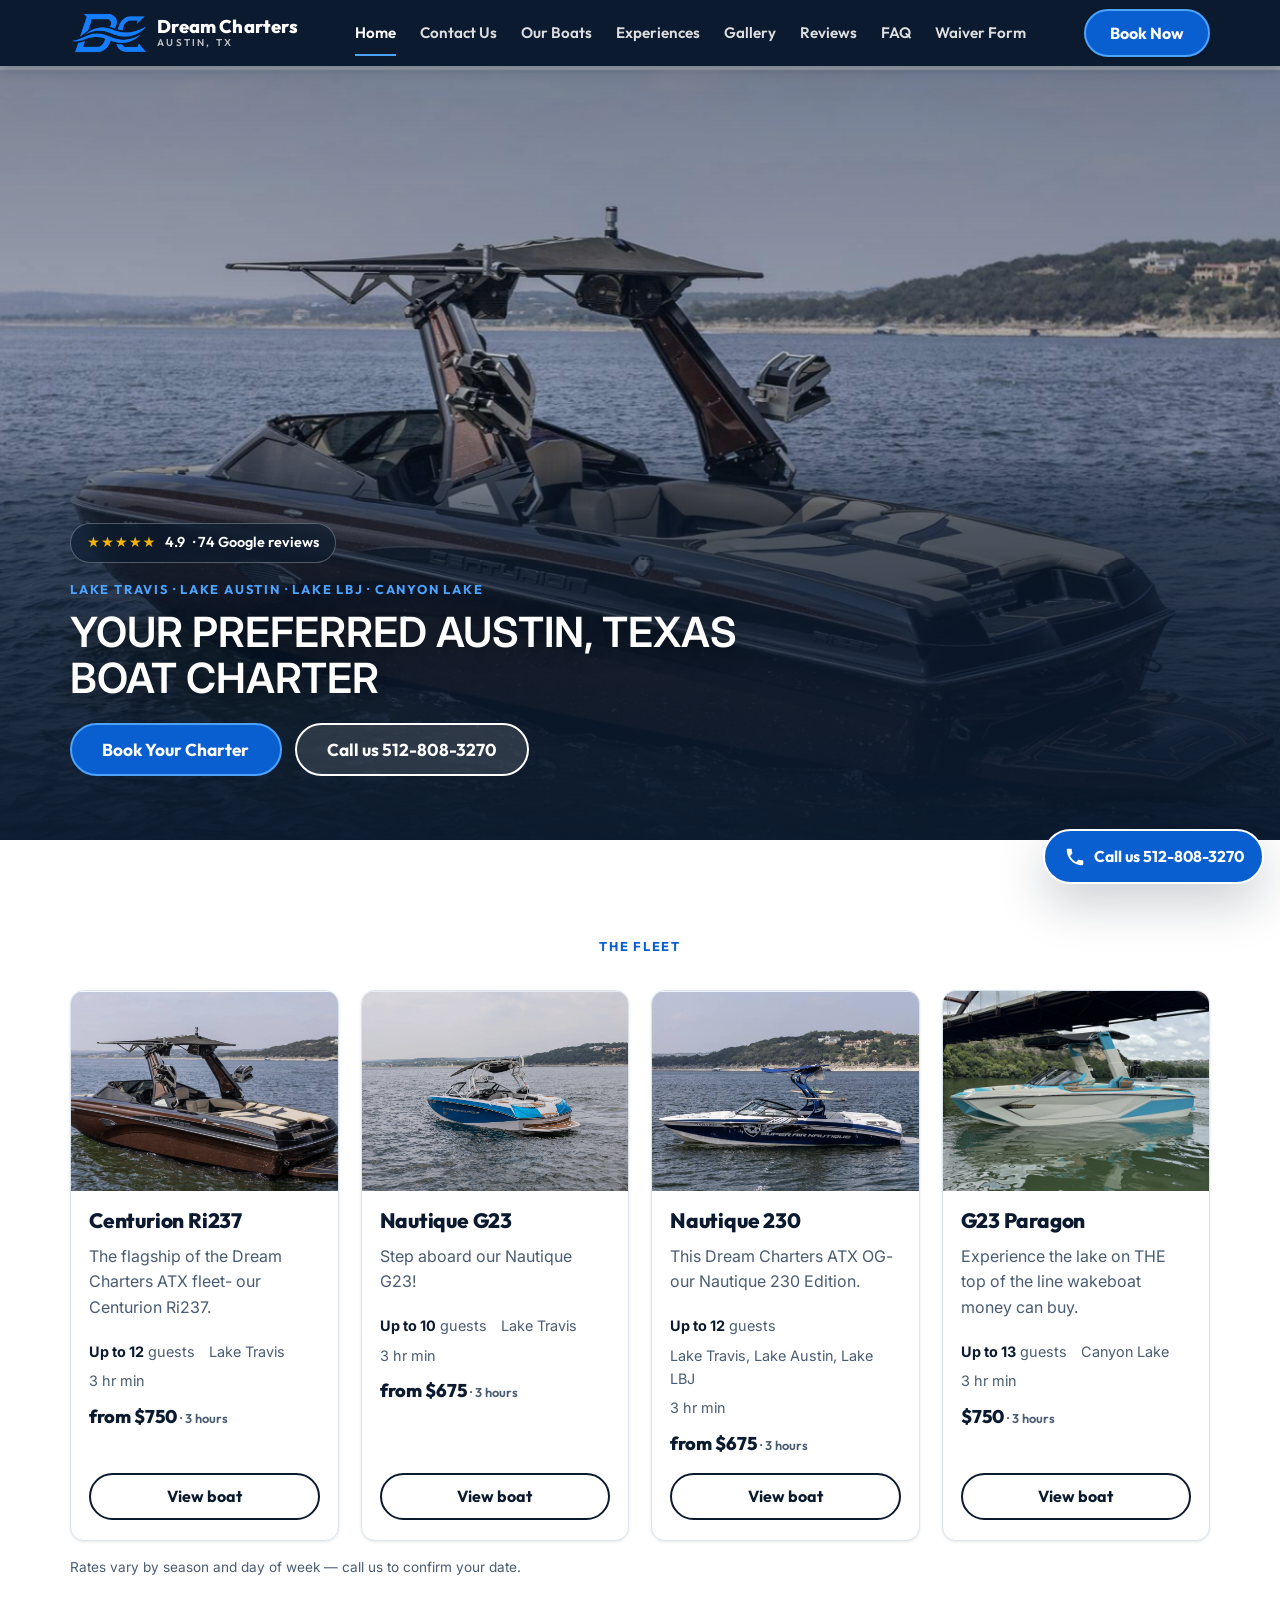
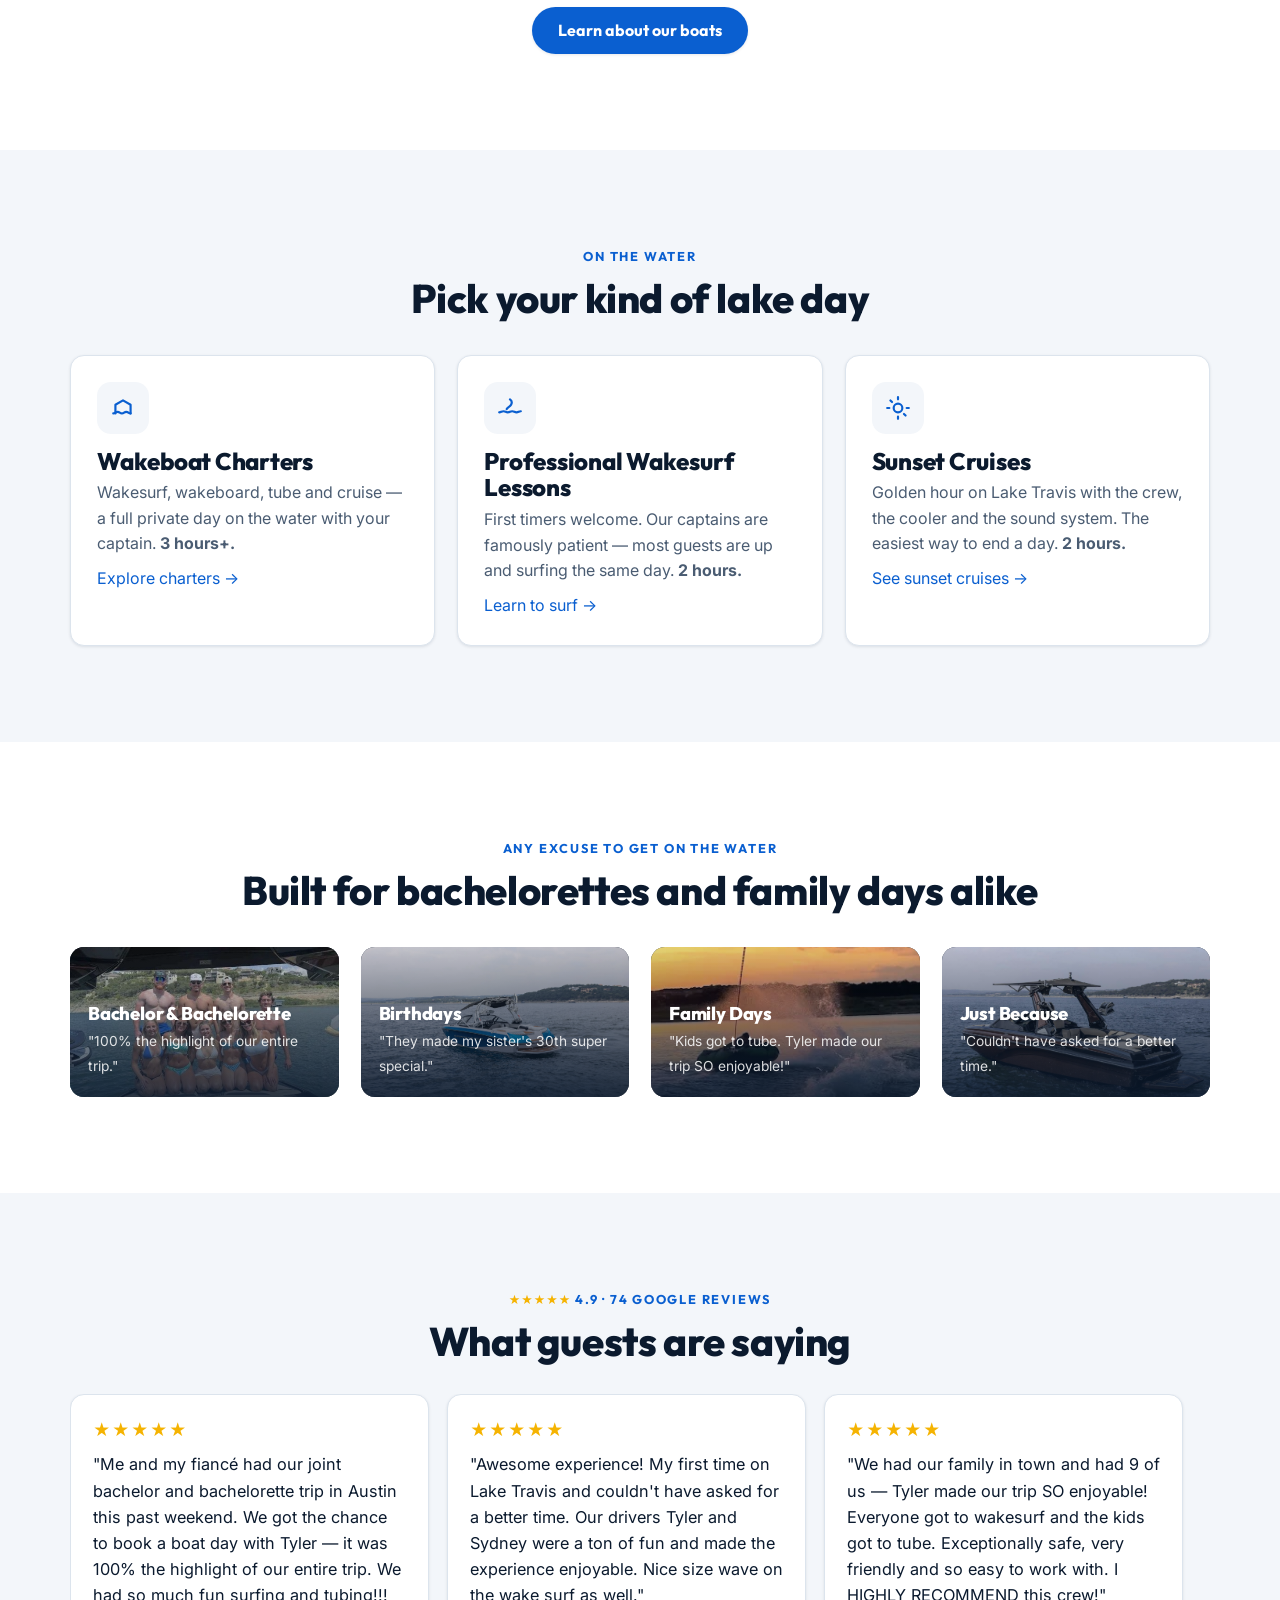
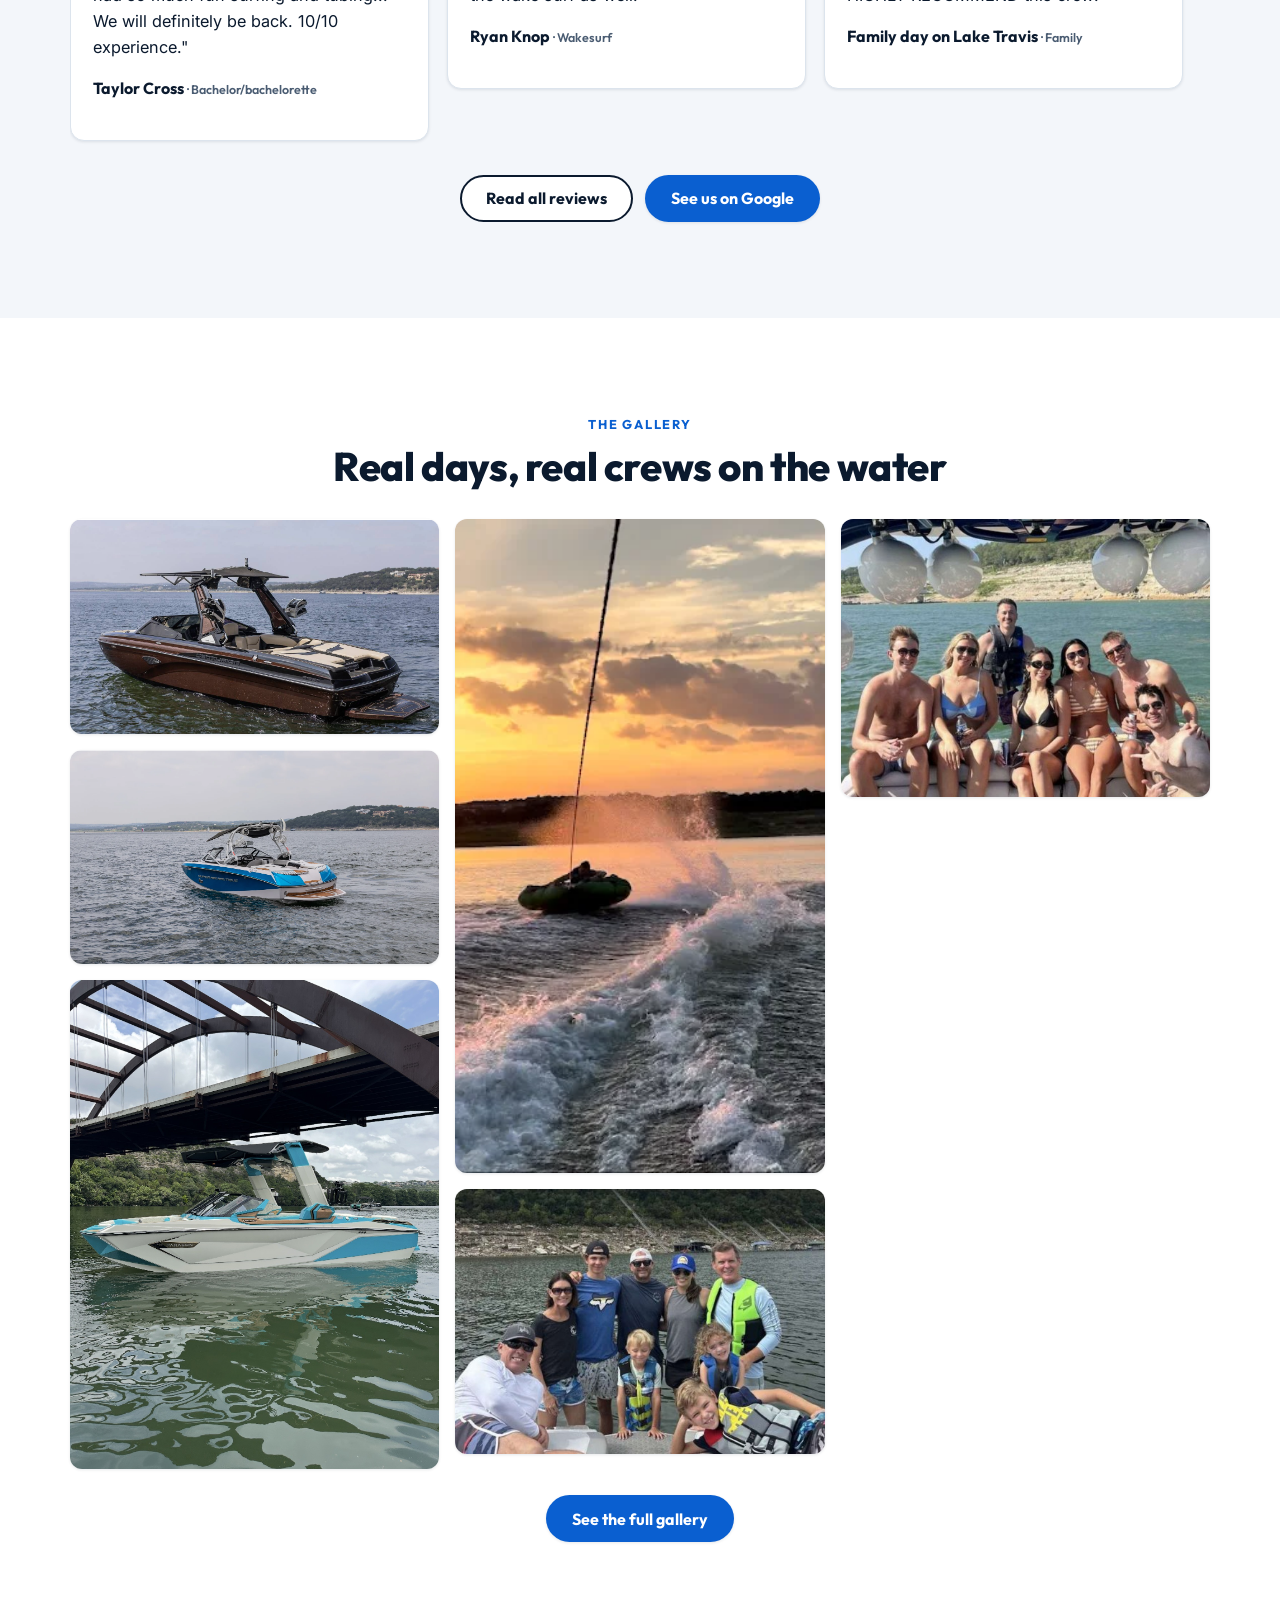
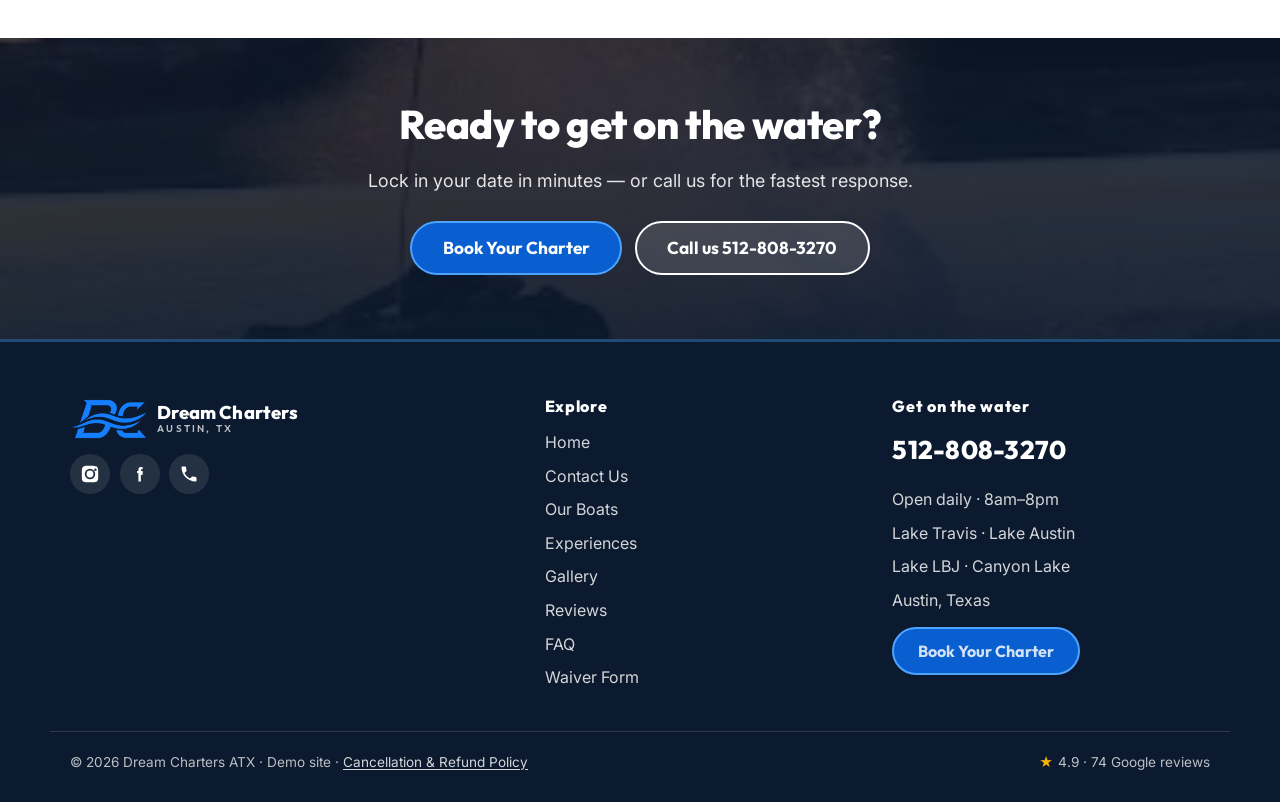
==== commit 50298c73: "Swap G23 Paragon photo for new Pennybacker Bridge shot Replace assets/paragon.png with Tyler's new p" ====
--- a/index.html
+++ b/index.html
@@ -93,7 +93,7 @@
       </article>
 
       <article class="card">
-        <img class="card__img" src="assets/paragon.png" alt="G23 Paragon wakeboat on Canyon Lake">
+        <img class="card__img" src="assets/paragon.jpg" alt="G23 Paragon wakeboat under the Pennybacker Bridge on Lake Austin">
         <div class="card__body">
           <h3 class="card__title">G23 Paragon</h3>
           <p style="color:var(--text-muted);margin:.2rem 0 .6rem">Experience the lake on THE top of the line wakeboat money can buy.</p>
@@ -216,7 +216,7 @@
     <div class="gallery">
       <img src="assets/centurion.png" alt="Centurion Ri237 charter boat on Lake Travis" loading="lazy">
       <img src="assets/nautique-g23.png" alt="Nautique G23 wakeboat cruising Lake Travis" loading="lazy">
-      <img src="assets/paragon.png" alt="G23 Paragon wakeboat on Canyon Lake" loading="lazy">
+      <img src="assets/paragon.jpg" alt="G23 Paragon wakeboat under the Pennybacker Bridge on Lake Austin" loading="lazy">
       <img src="assets/sunset-tubing.webp" alt="Tubing behind the boat at sunset on Lake Travis" loading="lazy">
       <img src="assets/review-family.jpg" alt="Family with kids in life jackets on a Lake Travis charter" loading="lazy">
       <img src="assets/review-ryan-knop.jpg" alt="Group of friends relaxing aboard a Dream Charters boat" loading="lazy">
--- a/css/styles.css
+++ b/css/styles.css
@@ -490,3 +490,19 @@
 .stack>*+*{margin-top:1rem}
 .divider{height:1px;background:var(--border);border:0;margin:0}
 .note-owner{font-size:0}/* hidden owner markers via html comments only */
+
+/* ===== Cancellation & Refund Policy callout =====
+   Sits directly above the Square price menu on book.html — the last thing a
+   guest reads before paying. Solid --navy left rule (not the dashed
+   .text-banner look, which reads as a friendly tip) so it reads as terms.
+   Body text stays --text (never muted) because this is the one paragraph on
+   the page that must not be skimmed past. */
+.policy{background:#fff;border:1px solid var(--border);border-left:5px solid var(--navy);border-radius:12px;padding:18px 20px;margin-top:22px;box-shadow:var(--shadow-sm)}
+.policy__title{display:flex;align-items:center;gap:.5rem;font-size:1.1rem;margin:0 0 .45rem}
+.policy__title svg{flex:0 0 auto;color:var(--navy)}
+.policy p{margin:0;max-width:62ch;line-height:1.55}
+.policy strong{color:var(--navy)}
+/* Anchor target lands below the sticky nav instead of underneath it. */
+#refund-policy{scroll-margin-top:90px}
+.footer__policy{color:inherit;text-decoration:underline;text-underline-offset:2px}
+.footer__policy:hover{color:#fff}
